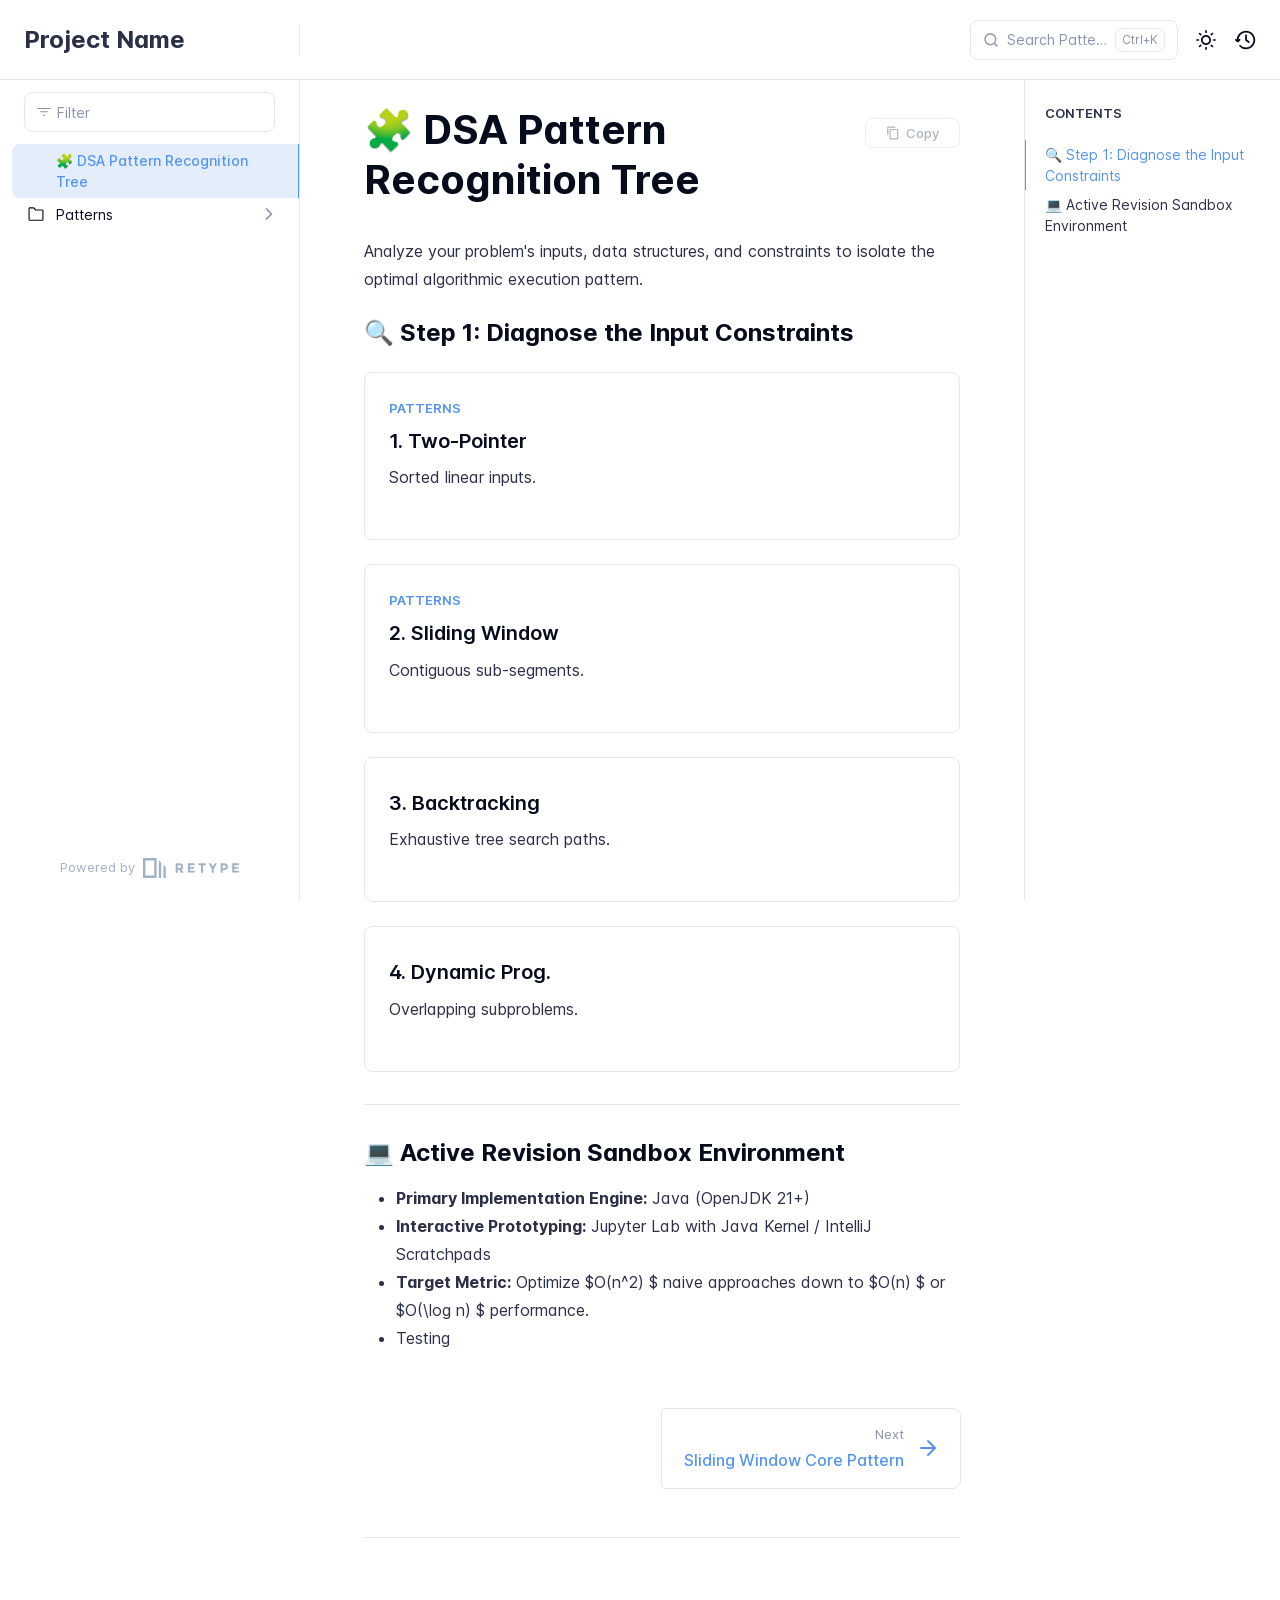
==== index.html @ bbcd174e "Refreshes Retype-generated documentation. Process triggered by algopractice." ====
<!DOCTYPE html>
<html lang="en" class="h-full">
<head>
    <meta charset="UTF-8">
    <meta name="viewport" content="width=device-width,initial-scale=1">
    <meta name="color-scheme" content="light dark">
    <meta name="turbo-cache-control" content="no-cache" data-turbo-track="reload" data-track-token="4.6.0.836601311386">

    <!-- See retype.com -->
    <meta name="generator" content="Retype 4.6.0">

    <!-- Primary Meta Tags -->
    <title>&#129513; DSA Pattern Recognition Tree</title>
    <meta name="title" content="🧩 DSA Pattern Recognition Tree">
    <meta name="description" content="Analyze your problem's inputs, data structures, and constraints to isolate the optimal algorithmic execution pattern.">

    <!-- Canonical -->
    <link rel="canonical" href="https://github.io/">
    <link rel="sitemap" type="application/xml" title="Sitemap" href="https://github.io/sitemap.xml">

    <!-- Open Graph -->
    <meta property="og:type" content="website">
    <meta property="og:url" content="https://github.io/">
    <meta property="og:title" content="🧩 DSA Pattern Recognition Tree">
    <meta property="og:description" content="Analyze your problem's inputs, data structures, and constraints to isolate the optimal algorithmic execution pattern.">
    <meta property="og:site_name" content="Project Name">
    <meta property="og:locale" content="en_US">

    <!-- Twitter -->
    <meta name="twitter:card" content="summary_large_image">
    <meta name="twitter:url" content="https://github.io/">
    <meta name="twitter:title" content="🧩 DSA Pattern Recognition Tree">
    <meta name="twitter:description" content="Analyze your problem's inputs, data structures, and constraints to isolate the optimal algorithmic execution pattern.">

    <!-- Alternate Markdown -->
    <link rel="alternate" type="text/markdown" href="https://github.io/readme.md">

    <script data-cfasync="false">(function(){var cl=document.documentElement.classList,ls=localStorage.getItem("retype_scheme"),hd=cl.contains("dark"),hl=cl.contains("light"),wm=window.matchMedia&&window.matchMedia("(prefers-color-scheme: dark)").matches;if(ls==="dark"||(!ls&&wm&&!hd&&!hl)){cl.remove("light");cl.add("dark")}else if(ls==="light"||(!ls&&!wm&&!hd&&!hl)){cl.remove("dark");cl.add("light")}})();</script>

    <link href="resources/css/retype.css?v=4.6.0.836601311386" rel="stylesheet">

    <script data-cfasync="false" src="resources/js/config.js?v=4.6.0.836601311386" data-turbo-eval="false" defer></script>
    <script data-cfasync="false" src="resources/js/retype.js?v=4.6.0" data-turbo-eval="false" defer></script>
    <script id="lunr-js" data-cfasync="false" src="resources/js/lunr.js?v=4.6.0.836601311386" data-turbo-eval="false" defer></script>
</head>
<body>
    <div id="retype-app" class="relative text-base antialiased text-base-text bg-base-bg font-body">
    <div class="absolute bottom-0 left-0" style="top: 5rem; right: 50%"></div>

    <header id="retype-header" class="sticky top-0 z-30 flex w-full h-16 bg-header-bg border-b border-header-border md:h-20">
        <div class="container relative flex items-center justify-between pr-6 grow md:justify-start">
            <!-- Mobile menu button skeleton -->
            <button v-cloak class="skeleton retype-mobile-menu-button flex items-center justify-center shrink-0 overflow-hidden dark:text-white focus:outline-hidden rounded-full w-10 h-10 ml-3.5 md:hidden"><svg xmlns="http://www.w3.org/2000/svg" class="mb-px shrink-0" width="24" height="24" viewBox="0 0 24 24" role="presentation" style="margin-bottom: 0px;"><g fill="currentColor"><path d="M2 4h20v2H2zM2 11h20v2H2zM2 18h20v2H2z"></path></g></svg></button>
            <div v-cloak id="retype-sidebar-left-toggle-button"></div>
    
            <!-- Logo -->
            <div class="flex items-center justify-between h-full py-2 md:w-75">
                <div class="flex items-center px-2 md:px-6">
                    <a id="retype-branding-logo" href="https://github.io/" class="flex items-center leading-snug text-2xl">
                        <span class="dark:text-white font-bold line-clamp-1 md:line-clamp-2">Project Name</span>
                    </a>
                </div>
    
                <span class="hidden h-8 border-r md:inline-block border-base-border"></span>
            </div>
    
            <div class="flex justify-between md:grow">
                <!-- Top Nav -->
                <nav id="retype-header-nav" class="hidden md:flex">
                    <ul class="flex flex-col mb-4 md:pl-16 md:mb-0 md:flex-row md:items-center">
                        
                    </ul>
                </nav>
    
                <div v-cloak class="flex justify-end grow">
                    <div id="retype-mobile-search-button"></div>
                    <doc-search-desktop></doc-search-desktop>
    
                    <doc-theme-switch class="lg:ml-2"></doc-theme-switch>
                    <doc-history></doc-history>
                </div>
            </div>
        </div>
    </header>


    <div id="retype-container" class="container relative flex bg-white">
        <!-- Sidebar Skeleton -->
        <div v-cloak class="fixed flex flex-col shrink-0 duration-300 ease-in-out bg-sidebar-left-bg border-sidebar-left-border sidebar top-20 w-75 border-r h-screen md:sticky transition-transform skeleton">
        
            <div class="flex items-center h-16 px-6">
                <input id="retype-filter-input-mock" class="w-full h-10 pl-8 px-3 py-2 transition-colors duration-200 ease-linear bg-filter-bg border border-filter-border rounded-lg shadow-none md:text-sm hover:border-filter-border-hover focus:outline-hidden focus:border-filter-border-focus placeholder-filter-placeholder" type="text">
            </div>
        
            <div class="pl-6 mt-1 mb-4">
                <div class="w-32 h-3 mb-4 bg-skeleton-bg rounded-full loading"></div>
                <div class="w-48 h-3 mb-4 bg-skeleton-bg rounded-full loading"></div>
                <div class="w-40 h-3 mb-4 bg-skeleton-bg rounded-full loading"></div>
                <div class="w-32 h-3 mb-4 bg-skeleton-bg rounded-full loading"></div>
                <div class="w-48 h-3 mb-4 bg-skeleton-bg rounded-full loading"></div>
                <div class="w-40 h-3 mb-4 bg-skeleton-bg rounded-full loading"></div>
            </div>
        
            <div class="shrink-0 mt-auto bg-transparent dark:border-base-border">
                <a class="flex items-center justify-center flex-nowrap h-16 text-gray-350 dark:text-dark-400 hover:text-gray-600 dark:hover:text-dark-300 transition-colors duration-150 ease-in docs-powered-by" target="_blank" href="https://retype.com/" rel="noopener">
                    <span class="text-xs whitespace-nowrap">Powered by</span>
                    <svg xmlns="http://www.w3.org/2000/svg" class="ml-2" fill="currentColor" width="96" height="20" overflow="visible"><path d="M0 0v20h13.59V0H0zm11.15 17.54H2.44V2.46h8.71v15.08zM15.8 20h2.44V4.67L15.8 2.22zM20.45 6.89V20h2.44V9.34z"/><g><path d="M40.16 8.44c0 1.49-.59 2.45-1.75 2.88l2.34 3.32h-2.53l-2.04-2.96h-1.43v2.96h-2.06V5.36h3.5c1.43 0 2.46.24 3.07.73s.9 1.27.9 2.35zm-2.48 1.1c.26-.23.38-.59.38-1.09 0-.5-.13-.84-.4-1.03s-.73-.28-1.39-.28h-1.54v2.75h1.5c.72 0 1.2-.12 1.45-.35zM51.56 5.36V7.2h-4.59v1.91h4.13v1.76h-4.13v1.92h4.74v1.83h-6.79V5.36h6.64zM60.09 7.15v7.48h-2.06V7.15h-2.61V5.36h7.28v1.79h-2.61zM70.81 14.64h-2.06v-3.66l-3.19-5.61h2.23l1.99 3.45 1.99-3.45H74l-3.19 5.61v3.66zM83.99 6.19c.65.55.97 1.4.97 2.55s-.33 1.98-1 2.51-1.68.8-3.04.8h-1.23v2.59h-2.06V5.36h3.26c1.42 0 2.45.28 3.1.83zm-1.51 3.65c.25-.28.37-.69.37-1.22s-.16-.92-.48-1.14c-.32-.23-.82-.34-1.5-.34H79.7v3.12h1.38c.68 0 1.15-.14 1.4-.42zM95.85 5.36V7.2h-4.59v1.91h4.13v1.76h-4.13v1.92H96v1.83h-6.79V5.36h6.64z"/></g></svg>
                </a>
            </div>
        </div>
        
        <!-- Sidebar component -->
        <doc-sidebar v-cloak>
            <template #sidebar-footer>
                <div class="shrink-0 mt-auto border-t md:bg-transparent md:border-none dark:border-base-border">
        
                    <a class="flex items-center justify-center flex-nowrap h-16 text-gray-350 dark:text-dark-400 hover:text-gray-600 dark:hover:text-dark-300 transition-colors duration-150 ease-in docs-powered-by" target="_blank" href="https://retype.com/" rel="noopener">
                        <span class="text-xs whitespace-nowrap">Powered by</span>
                        <svg xmlns="http://www.w3.org/2000/svg" class="ml-2" fill="currentColor" width="96" height="20" overflow="visible"><path d="M0 0v20h13.59V0H0zm11.15 17.54H2.44V2.46h8.71v15.08zM15.8 20h2.44V4.67L15.8 2.22zM20.45 6.89V20h2.44V9.34z"/><g><path d="M40.16 8.44c0 1.49-.59 2.45-1.75 2.88l2.34 3.32h-2.53l-2.04-2.96h-1.43v2.96h-2.06V5.36h3.5c1.43 0 2.46.24 3.07.73s.9 1.27.9 2.35zm-2.48 1.1c.26-.23.38-.59.38-1.09 0-.5-.13-.84-.4-1.03s-.73-.28-1.39-.28h-1.54v2.75h1.5c.72 0 1.2-.12 1.45-.35zM51.56 5.36V7.2h-4.59v1.91h4.13v1.76h-4.13v1.92h4.74v1.83h-6.79V5.36h6.64zM60.09 7.15v7.48h-2.06V7.15h-2.61V5.36h7.28v1.79h-2.61zM70.81 14.64h-2.06v-3.66l-3.19-5.61h2.23l1.99 3.45 1.99-3.45H74l-3.19 5.61v3.66zM83.99 6.19c.65.55.97 1.4.97 2.55s-.33 1.98-1 2.51-1.68.8-3.04.8h-1.23v2.59h-2.06V5.36h3.26c1.42 0 2.45.28 3.1.83zm-1.51 3.65c.25-.28.37-.69.37-1.22s-.16-.92-.48-1.14c-.32-.23-.82-.34-1.5-.34H79.7v3.12h1.38c.68 0 1.15-.14 1.4-.42zM95.85 5.36V7.2h-4.59v1.91h4.13v1.76h-4.13v1.92H96v1.83h-6.79V5.36h6.64z"/></g></svg>
                    </a>
                </div>
            </template>
        </doc-sidebar>

        <div class="grow min-w-0 bg-body-bg">
            <!-- Render "toolbar" template here on api pages --><!-- Render page content -->
<div class="flex">
    <div id="retype-main" class="min-w-0 p-4 grow md:px-16">
        <main class="relative pb-12 lg:pt-2">
            <div class="relative retype-markdown" id="retype-content">
                <!-- Rendered if sidebar right is enabled -->
                <div id="retype-sidebar-right-toggle"></div>
                <doc-page-actions></doc-page-actions>

                <!-- Page content  -->
<h1 id="-dsa-pattern-recognition-tree"><span class="docs-emoji">&#x1F9E9;</span> DSA Pattern Recognition Tree</h1>
<p>Analyze your problem&#x27;s inputs, data structures, and constraints to isolate the optimal algorithmic execution pattern.</p>
<h3 id="-step-1-diagnose-the-input-constraints"><span class="docs-emoji">&#x1F50D;</span> Step 1: Diagnose the Input Constraints</h3>
<div class="cards"><p>
<div class="card-container">
    <a href="patterns/two-pointer/" class="group card no-link">
        <div class="p-card-padding">
            <div class="text-card-kicker font-card-kicker text-card-kicker-text card-kicker-case">Patterns</div>
            <div class="mt-2 text-card-title font-card-title leading-card-title text-card-title-text md:text-card-title-md">1. Two-Pointer</div>
            <div class="line-clamp-5"><p class="mt-card-description-margin-top text-card-description-text">Sorted linear inputs.</p></div>
        </div>
    </a>
</div>
</p>
<p>
<div class="card-container">
    <a href="patterns/sliding-window/" class="group card no-link">
        <div class="p-card-padding">
            <div class="text-card-kicker font-card-kicker text-card-kicker-text card-kicker-case">Patterns</div>
            <div class="mt-2 text-card-title font-card-title leading-card-title text-card-title-text md:text-card-title-md">2. Sliding Window</div>
            <div class="line-clamp-5"><p class="mt-card-description-margin-top text-card-description-text">Contiguous sub-segments.</p></div>
        </div>
    </a>
</div>
</p>
<p>
<div class="card-container">
    <a href="./patterns/backtracking.md" class="group card no-link">
        <div class="p-card-padding">
            <div class="mt-2 text-card-title font-card-title leading-card-title text-card-title-text md:text-card-title-md">3. Backtracking</div>
            <div class="line-clamp-7"><p class="mt-card-description-margin-top text-card-description-text">Exhaustive tree search paths.</p></div>
        </div>
    </a>
</div>
</p>
<p>
<div class="card-container">
    <a href="./patterns/dp.md" class="group card no-link">
        <div class="p-card-padding">
            <div class="mt-2 text-card-title font-card-title leading-card-title text-card-title-text md:text-card-title-md">4. Dynamic Prog.</div>
            <div class="line-clamp-7"><p class="mt-card-description-margin-top text-card-description-text">Overlapping subproblems.</p></div>
        </div>
    </a>
</div>
</p>
</div>
<hr>
<h3 id="-active-revision-sandbox-environment"><span class="docs-emoji">&#x1F4BB;</span> Active Revision Sandbox Environment</h3>
<ul>
<li><strong>Primary Implementation Engine:</strong> Java (OpenJDK 21+)</li>
<li><strong>Interactive Prototyping:</strong> Jupyter Lab with Java Kernel / IntelliJ Scratchpads</li>
<li><strong>Target Metric:</strong> Optimize $O(n^2) $ naive approaches down to $O(n) $ or $O(\log n) $ performance.</li>
<li>Testing</li>
</ul>

                
                <!-- Required only on API pages -->
                <doc-toolbar-member-filter-no-results></doc-toolbar-member-filter-no-results>
            </div>
            <footer id="retype-content-footer" class="clear-both">
            
                <nav id="retype-nextprev" class="print:hidden flex mt-14">
                    <div class="w-1/2">
                    </div>
            
                    <div class="w-1/2">
                        <a class="px-5 py-4 -mx-px h-full flex items-center justify-end break-normal font-medium text-body-link border border-base-border hover:border-base-border-hover rounded-l rounded-r-lg transition-colors duration-150 relative hover:z-5" href="patterns/sliding-window/">
                            <span>
                                <span class="block text-xs font-normal text-right text-base-text-muted">Next</span>
                                <span class="block mt-1">Sliding Window Core Pattern</span>
                            </span>
                            <svg xmlns="http://www.w3.org/2000/svg" class="ml-3" width="24" height="24" viewBox="0 0 24 24" fill="currentColor" overflow="visible"><path d="M19.92 12.38a1 1 0 00-.22-1.09l-7-7a.996.996 0 10-1.41 1.41l5.3 5.3H5c-.55 0-1 .45-1 1s.45 1 1 1h11.59l-5.29 5.29a.996.996 0 000 1.41c.19.2.44.3.7.3s.51-.1.71-.29l7-7c.09-.09.16-.21.21-.33z" /><path fill="none" d="M0 0h24v24H0z" /></svg>
                        </a>
                    </div>
                </nav>
            </footer>
        </main>

        <div id="retype-page-footer" class="print:border-none border-t border-base-border pt-6 mb-8">
            <footer class="flex flex-wrap items-center justify-between print:justify-center">
                <div id="retype-footer-links" class="print:hidden">
                    <ul class="flex flex-wrap items-center text-sm">
                    </ul>
                </div>
                <div id="retype-copyright" class="print:justify-center py-2 text-footer-text font-footer-link text-sm leading-relaxed"></div>
            </footer>
        </div>
    </div>

    <!-- Rendered if sidebar right is enabled -->
    <!-- Sidebar right skeleton-->
    <div v-cloak class="fixed top-0 bottom-0 right-0 translate-x-full bg-sidebar-right-bg border-sidebar-right-border lg:sticky lg:border-l lg:shrink-0 lg:pt-6 lg:translate-x-0 sm:w-1/2 lg:w-64 lg:z-0 md:w-104 sidebar-right skeleton">
        <div class="pl-5">
            <div class="w-32 h-3 mb-4 bg-skeleton-bg rounded-full loading"></div>
            <div class="w-48 h-3 mb-4 bg-skeleton-bg rounded-full loading"></div>
            <div class="w-40 h-3 mb-4 bg-skeleton-bg rounded-full loading"></div>
        </div>
    </div>

    <!-- User should be able to hide sidebar right -->
    <doc-sidebar-right v-cloak></doc-sidebar-right>
</div>

        </div>
    </div>

    <doc-search-mobile></doc-search-mobile>
    <doc-back-to-top></doc-back-to-top>
</div>


    <div id="retype-overlay-target"></div>

        <script data-cfasync="false">window.__DOCS__ = { "title": "🧩 DSA Pattern Recognition Tree", isRoot: true, level: 0, icon: "file", hasPrism: false, hasInstagram: false, hasMermaid: false, hasMath: false, tocDepth: 23, "md": "/readme.md" }</script>
</body>
</html>
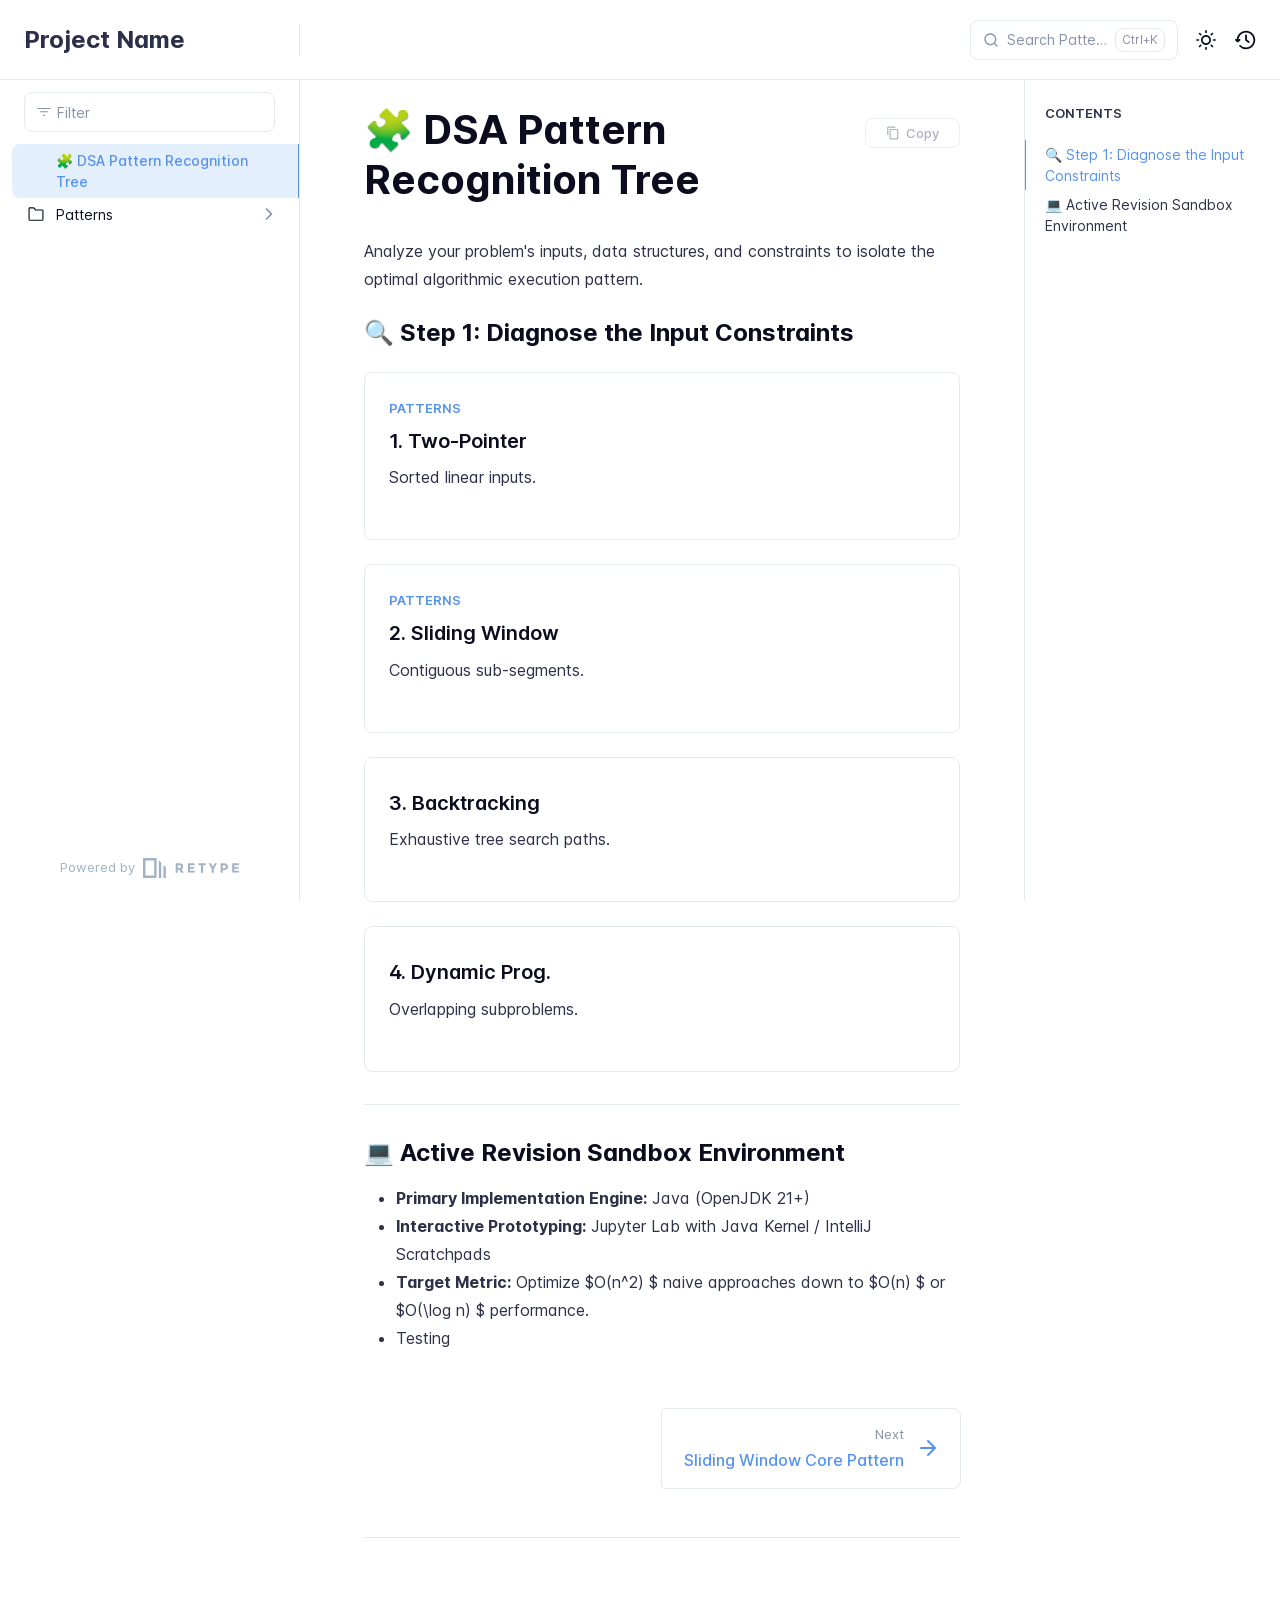
==== commit 0c6647cb: "Refreshes Retype-generated documentation. Process triggered by algopractice." ====
--- a/index.html
+++ b/index.html
@@ -4,7 +4,7 @@
     <meta charset="UTF-8">
     <meta name="viewport" content="width=device-width,initial-scale=1">
     <meta name="color-scheme" content="light dark">
-    <meta name="turbo-cache-control" content="no-cache" data-turbo-track="reload" data-track-token="4.6.0.836601311386">
+    <meta name="turbo-cache-control" content="no-cache" data-turbo-track="reload" data-track-token="4.6.0.836606716354">
 
     <!-- See retype.com -->
     <meta name="generator" content="Retype 4.6.0">
@@ -37,11 +37,11 @@
 
     <script data-cfasync="false">(function(){var cl=document.documentElement.classList,ls=localStorage.getItem("retype_scheme"),hd=cl.contains("dark"),hl=cl.contains("light"),wm=window.matchMedia&&window.matchMedia("(prefers-color-scheme: dark)").matches;if(ls==="dark"||(!ls&&wm&&!hd&&!hl)){cl.remove("light");cl.add("dark")}else if(ls==="light"||(!ls&&!wm&&!hd&&!hl)){cl.remove("dark");cl.add("light")}})();</script>
 
-    <link href="resources/css/retype.css?v=4.6.0.836601311386" rel="stylesheet">
-
-    <script data-cfasync="false" src="resources/js/config.js?v=4.6.0.836601311386" data-turbo-eval="false" defer></script>
+    <link href="resources/css/retype.css?v=4.6.0.836606716354" rel="stylesheet">
+
+    <script data-cfasync="false" src="resources/js/config.js?v=4.6.0.836606716354" data-turbo-eval="false" defer></script>
     <script data-cfasync="false" src="resources/js/retype.js?v=4.6.0" data-turbo-eval="false" defer></script>
-    <script id="lunr-js" data-cfasync="false" src="resources/js/lunr.js?v=4.6.0.836601311386" data-turbo-eval="false" defer></script>
+    <script id="lunr-js" data-cfasync="false" src="resources/js/lunr.js?v=4.6.0.836606716354" data-turbo-eval="false" defer></script>
 </head>
 <body>
     <div id="retype-app" class="relative text-base antialiased text-base-text bg-base-bg font-body">
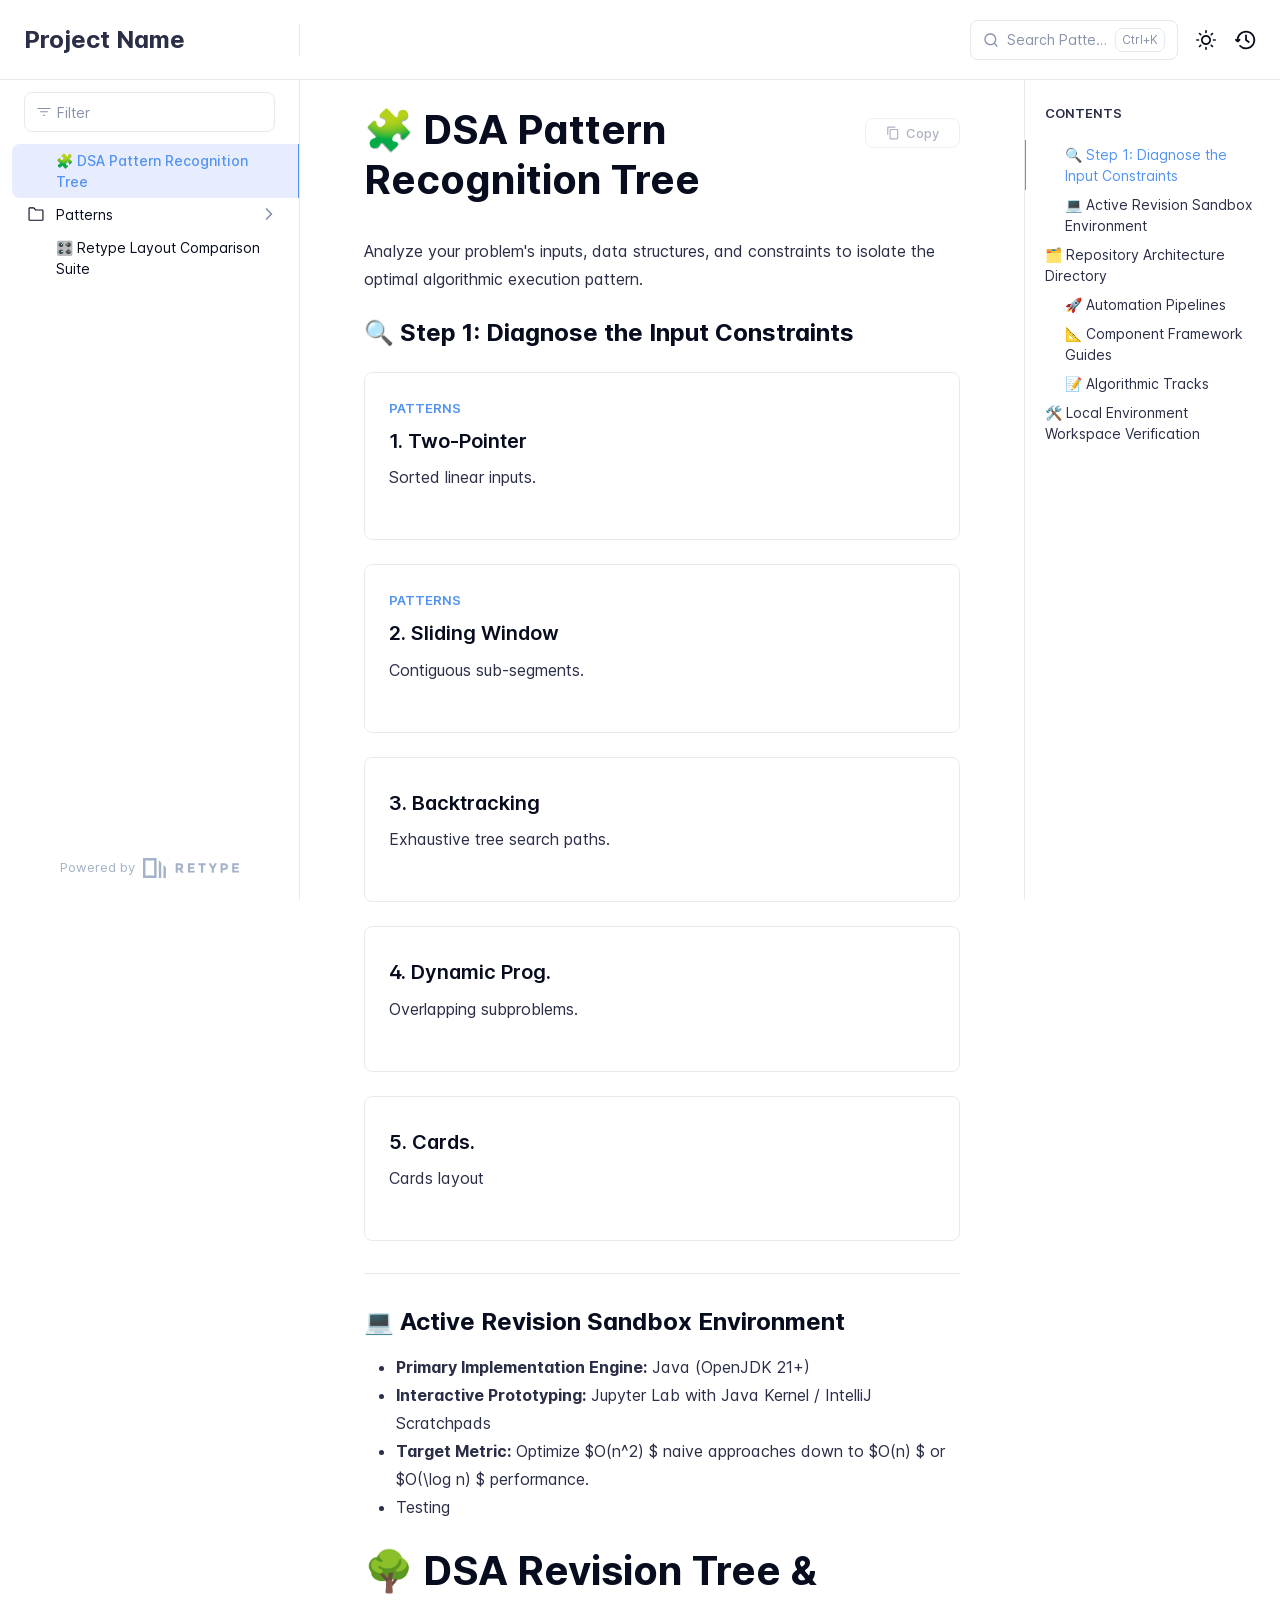
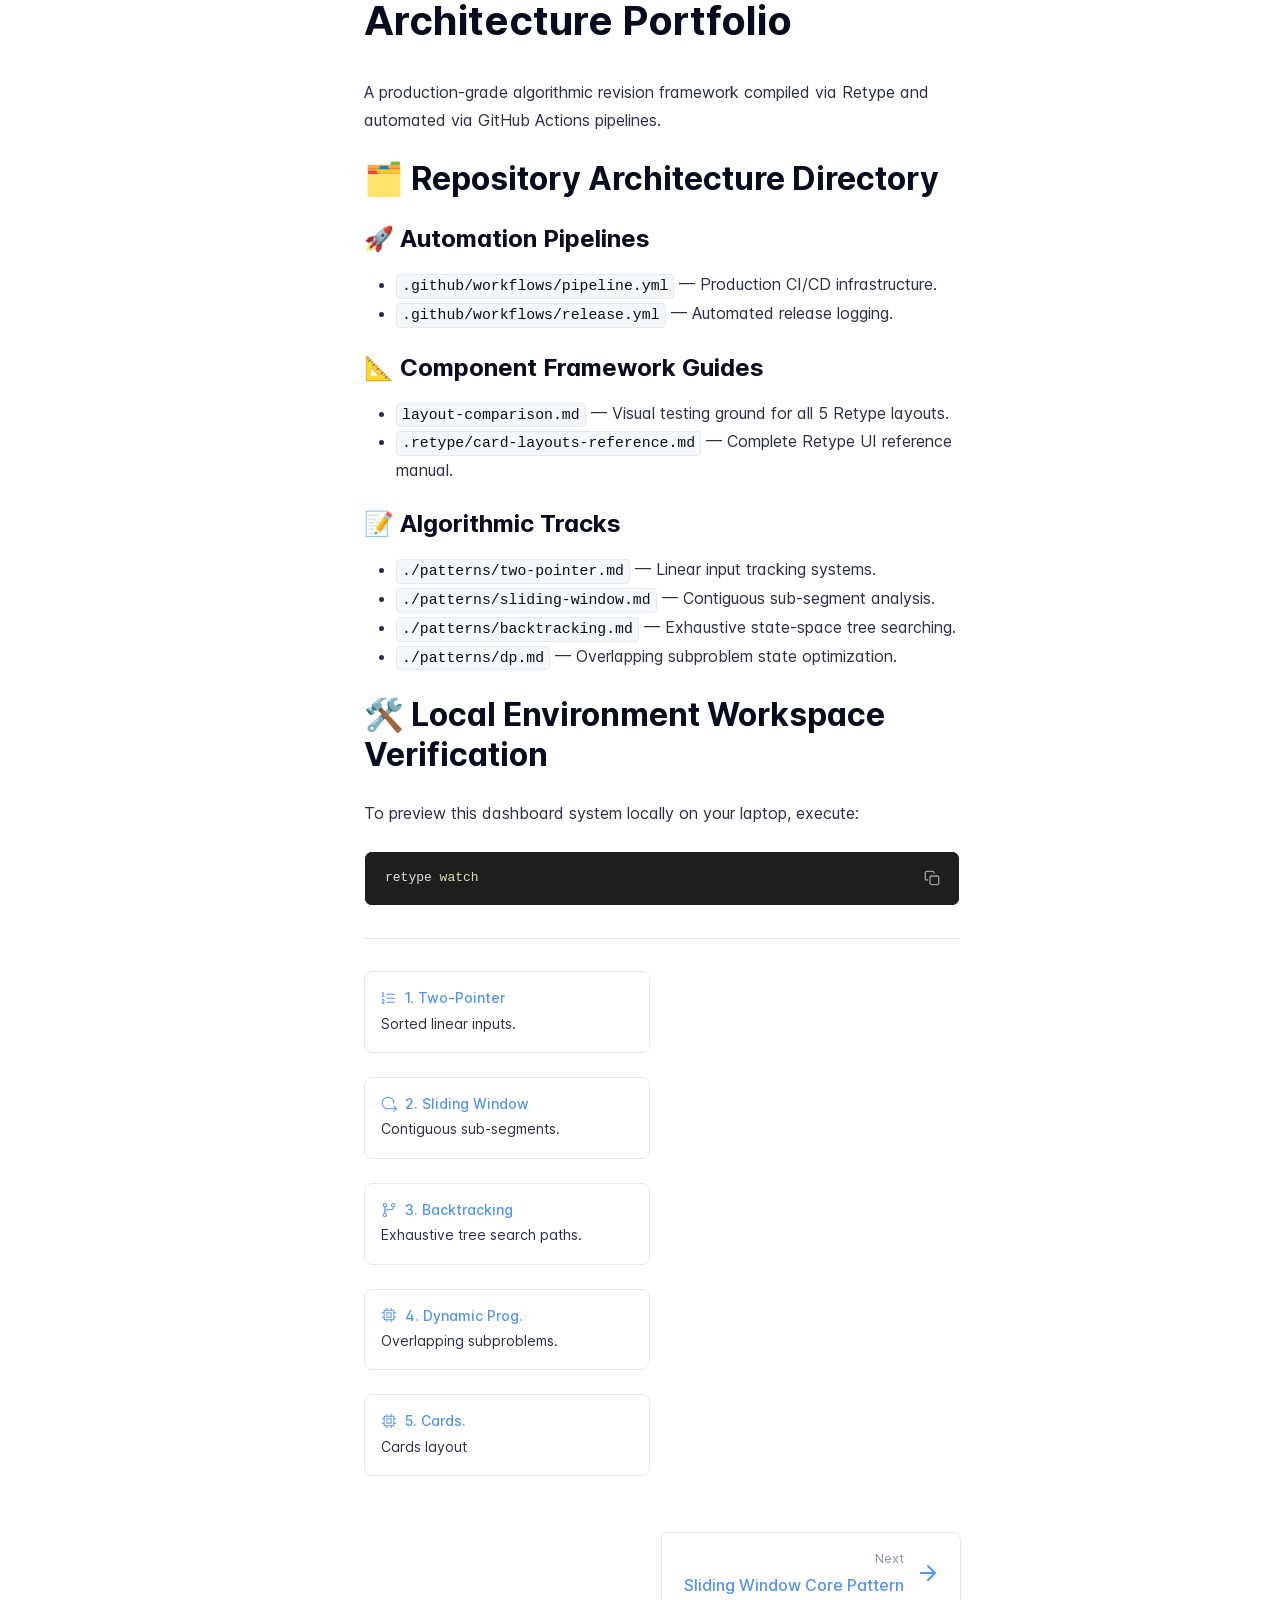
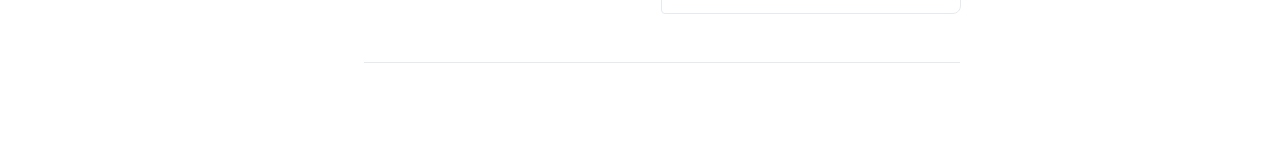
==== commit 35e91316: "Refreshes Retype-generated documentation. Process triggered by algopractice." ====
--- a/index.html
+++ b/index.html
@@ -4,7 +4,7 @@
     <meta charset="UTF-8">
     <meta name="viewport" content="width=device-width,initial-scale=1">
     <meta name="color-scheme" content="light dark">
-    <meta name="turbo-cache-control" content="no-cache" data-turbo-track="reload" data-track-token="4.6.0.836606716354">
+    <meta name="turbo-cache-control" content="no-cache" data-turbo-track="reload" data-track-token="4.6.0.836617069484">
 
     <!-- See retype.com -->
     <meta name="generator" content="Retype 4.6.0">
@@ -37,11 +37,12 @@
 
     <script data-cfasync="false">(function(){var cl=document.documentElement.classList,ls=localStorage.getItem("retype_scheme"),hd=cl.contains("dark"),hl=cl.contains("light"),wm=window.matchMedia&&window.matchMedia("(prefers-color-scheme: dark)").matches;if(ls==="dark"||(!ls&&wm&&!hd&&!hl)){cl.remove("light");cl.add("dark")}else if(ls==="light"||(!ls&&!wm&&!hd&&!hl)){cl.remove("dark");cl.add("light")}})();</script>
 
-    <link href="resources/css/retype.css?v=4.6.0.836606716354" rel="stylesheet">
-
-    <script data-cfasync="false" src="resources/js/config.js?v=4.6.0.836606716354" data-turbo-eval="false" defer></script>
+    <link href="resources/css/retype.css?v=4.6.0.836617069484" rel="stylesheet">
+
+    <script data-cfasync="false" src="resources/js/config.js?v=4.6.0.836617069484" data-turbo-eval="false" defer></script>
     <script data-cfasync="false" src="resources/js/retype.js?v=4.6.0" data-turbo-eval="false" defer></script>
-    <script id="lunr-js" data-cfasync="false" src="resources/js/lunr.js?v=4.6.0.836606716354" data-turbo-eval="false" defer></script>
+    <script id="lunr-js" data-cfasync="false" src="resources/js/lunr.js?v=4.6.0.836617069484" data-turbo-eval="false" defer></script>
+    <script id="prism-js" data-cfasync="false" src="resources/js/prism.js?v=4.6.0.836617069484" defer></script>
 </head>
 <body>
     <div id="retype-app" class="relative text-base antialiased text-base-text bg-base-bg font-body">
@@ -178,6 +179,16 @@
     </a>
 </div>
 </p>
+<p>
+<div class="card-container">
+    <a href="./layout-comparison.md" class="group card no-link">
+        <div class="p-card-padding">
+            <div class="mt-2 text-card-title font-card-title leading-card-title text-card-title-text md:text-card-title-md">5. Cards.</div>
+            <div class="line-clamp-7"><p class="mt-card-description-margin-top text-card-description-text">Cards layout</p></div>
+        </div>
+    </a>
+</div>
+</p>
 </div>
 <hr>
 <h3 id="-active-revision-sandbox-environment"><span class="docs-emoji">&#x1F4BB;</span> Active Revision Sandbox Environment</h3>
@@ -187,6 +198,108 @@
 <li><strong>Target Metric:</strong> Optimize $O(n^2) $ naive approaches down to $O(n) $ or $O(\log n) $ performance.</li>
 <li>Testing</li>
 </ul>
+<h1 id="-dsa-revision-tree--architecture-portfolio"><span class="docs-emoji">&#x1F333;</span> DSA Revision Tree &amp; Architecture Portfolio</h1>
+<p>A production-grade algorithmic revision framework compiled via Retype and automated via GitHub Actions pipelines.</p>
+<h2 id="-repository-architecture-directory"><span class="docs-emoji">&#x1F5C2;&#xFE0F;</span> Repository Architecture Directory</h2>
+<h3 id="-automation-pipelines"><span class="docs-emoji">&#x1F680;</span> Automation Pipelines</h3>
+<ul>
+<li><code translate="no" v-pre>.github/workflows/pipeline.yml</code> — Production CI/CD infrastructure.</li>
+<li><code translate="no" v-pre>.github/workflows/release.yml</code> — Automated release logging.</li>
+</ul>
+<h3 id="-component-framework-guides"><span class="docs-emoji">&#x1F4D0;</span> Component Framework Guides</h3>
+<ul>
+<li><code translate="no" v-pre>layout-comparison.md</code> — Visual testing ground for all 5 Retype layouts.</li>
+<li><code translate="no" v-pre>.retype/card-layouts-reference.md</code> — Complete Retype UI reference manual.</li>
+</ul>
+<h3 id="-algorithmic-tracks"><span class="docs-emoji">&#x1F4DD;</span> Algorithmic Tracks</h3>
+<ul>
+<li><code translate="no" v-pre>./patterns/two-pointer.md</code> — Linear input tracking systems.</li>
+<li><code translate="no" v-pre>./patterns/sliding-window.md</code> — Contiguous sub-segment analysis.</li>
+<li><code translate="no" v-pre>./patterns/backtracking.md</code> — Exhaustive state-space tree searching.</li>
+<li><code translate="no" v-pre>./patterns/dp.md</code> — Overlapping subproblem state optimization.</li>
+</ul>
+<h2 id="-local-environment-workspace-verification"><span class="docs-emoji">&#x1F6E0;&#xFE0F;</span> Local Environment Workspace Verification</h2>
+<p>To preview this dashboard system locally on your laptop, execute:</p>
+<div id="-local-environment-workspace-verification-code-1" class="codeblock-wrapper"><doc-codeblock>
+<pre translate="no" class="language-bash"><code v-pre class="language-bash">retype watch</code></pre>
+</doc-codeblock></div>
+<hr>
+<div class="cards"><p>
+<div class="card-compact-group">
+<div class="card-compact-container">
+    <a href="patterns/two-pointer/" class="group card-compact no-link">
+        <div class="card-compact-body">
+            <div class="card-compact-header">
+                <span class="card-compact-icon inline-flex shrink-0"><svg xmlns="http://www.w3.org/2000/svg" width="20" height="20" viewBox="0 0 24 24" role="presentation" fill="currentColor"><!--icon--><path d="M3.604 3.089A.75.75 0 0 1 4 3.75V8.5h.75a.75.75 0 0 1 0 1.5h-3a.75.75 0 1 1 0-1.5h.75V5.151l-.334.223a.75.75 0 0 1-.832-1.248l1.5-1a.75.75 0 0 1 .77-.037ZM8.75 5.5a.75.75 0 0 0 0 1.5h11.5a.75.75 0 0 0 0-1.5H8.75Zm0 6a.75.75 0 0 0 0 1.5h11.5a.75.75 0 0 0 0-1.5H8.75Zm0 6a.75.75 0 0 0 0 1.5h11.5a.75.75 0 0 0 0-1.5H8.75ZM5.5 15.75c0-.704-.271-1.286-.72-1.686a2.302 2.302 0 0 0-1.53-.564c-.535 0-1.094.178-1.53.565-.449.399-.72.982-.72 1.685a.75.75 0 0 0 1.5 0c0-.296.104-.464.217-.564A.805.805 0 0 1 3.25 15c.215 0 .406.072.533.185.113.101.217.268.217.565 0 .332-.069.48-.21.657-.092.113-.216.24-.403.419l-.147.14c-.152.144-.33.313-.52.504l-1.5 1.5a.75.75 0 0 0-.22.53v.25c0 .414.336.75.75.75H5A.75.75 0 0 0 5 19H3.31l.47-.47c.176-.176.333-.324.48-.465l.165-.156a5.98 5.98 0 0 0 .536-.566c.358-.447.539-.925.539-1.593Z"/></svg></span>
+                <span class="card-compact-title">1. Two-Pointer</span>
+            </div>
+            <p class="card-compact-description">Sorted linear inputs.</p>
+        </div>
+    </a>
+</div>
+</div>
+</p>
+<p>
+<div class="card-compact-group">
+<div class="card-compact-container">
+    <a href="patterns/sliding-window/" class="group card-compact no-link">
+        <div class="card-compact-body">
+            <div class="card-compact-header">
+                <span class="card-compact-icon inline-flex shrink-0"><svg xmlns="http://www.w3.org/2000/svg" width="20" height="20" viewBox="0 0 24 24" role="presentation" fill="currentColor"><!--icon--><path d="M2.5 10.5a8 8 0 1 1 16 0 .75.75 0 0 0 1.5 0 9.5 9.5 0 1 0-9.5 9.5h10.94l-2.72 2.72a.75.75 0 1 0 1.06 1.06l3.735-3.735c.44-.439.44-1.151 0-1.59L19.78 14.72a.75.75 0 0 0-1.06 1.06l2.72 2.72H10.5a8 8 0 0 1-8-8Z"/></svg></span>
+                <span class="card-compact-title">2. Sliding Window</span>
+            </div>
+            <p class="card-compact-description">Contiguous sub-segments.</p>
+        </div>
+    </a>
+</div>
+</div>
+</p>
+<p>
+<div class="card-compact-group">
+<div class="card-compact-container">
+    <a href="./patterns/backtracking.md" class="group card-compact no-link">
+        <div class="card-compact-body">
+            <div class="card-compact-header">
+                <span class="card-compact-icon inline-flex shrink-0"><svg xmlns="http://www.w3.org/2000/svg" width="20" height="20" viewBox="0 0 24 24" role="presentation" fill="currentColor"><!--icon--><path d="M15 4.75a3.25 3.25 0 1 1 6.5 0 3.25 3.25 0 0 1-6.5 0ZM2.5 19.25a3.25 3.25 0 1 1 6.5 0 3.25 3.25 0 0 1-6.5 0Zm0-14.5a3.25 3.25 0 1 1 6.5 0 3.25 3.25 0 0 1-6.5 0ZM5.75 6.5a1.75 1.75 0 1 0-.001-3.501A1.75 1.75 0 0 0 5.75 6.5Zm0 14.5a1.75 1.75 0 1 0-.001-3.501A1.75 1.75 0 0 0 5.75 21Zm12.5-14.5a1.75 1.75 0 1 0-.001-3.501A1.75 1.75 0 0 0 18.25 6.5Z"/><path d="M5.75 16.75A.75.75 0 0 1 5 16V8a.75.75 0 0 1 1.5 0v8a.75.75 0 0 1-.75.75Z"/><path d="M17.5 8.75v-1H19v1a3.75 3.75 0 0 1-3.75 3.75h-7a1.75 1.75 0 0 0-1.75 1.75H5A3.25 3.25 0 0 1 8.25 11h7a2.25 2.25 0 0 0 2.25-2.25Z"/></svg></span>
+                <span class="card-compact-title">3. Backtracking</span>
+            </div>
+            <p class="card-compact-description">Exhaustive tree search paths.</p>
+        </div>
+    </a>
+</div>
+</div>
+</p>
+<p>
+<div class="card-compact-group">
+<div class="card-compact-container">
+    <a href="./patterns/dp.md" class="group card-compact no-link">
+        <div class="card-compact-body">
+            <div class="card-compact-header">
+                <span class="card-compact-icon inline-flex shrink-0"><svg xmlns="http://www.w3.org/2000/svg" width="20" height="20" viewBox="0 0 24 24" role="presentation" fill="currentColor"><!--icon--><path d="M8.75 8h6.5a.75.75 0 0 1 .75.75v6.5a.75.75 0 0 1-.75.75h-6.5a.75.75 0 0 1-.75-.75v-6.5A.75.75 0 0 1 8.75 8Zm.75 6.5h5v-5h-5Z"/><path d="M15.25 1a.75.75 0 0 1 .75.75V4h2.25c.966 0 1.75.784 1.75 1.75V8h2.25a.75.75 0 0 1 0 1.5H20v5h2.25a.75.75 0 0 1 0 1.5H20v2.25A1.75 1.75 0 0 1 18.25 20H16v2.25a.75.75 0 0 1-1.5 0V20h-5v2.25a.75.75 0 0 1-1.5 0V20H5.75A1.75 1.75 0 0 1 4 18.25V16H1.75a.75.75 0 0 1 0-1.5H4v-5H1.75a.75.75 0 0 1 0-1.5H4V5.75C4 4.784 4.784 4 5.75 4H8V1.75a.75.75 0 0 1 1.5 0V4h5V1.75a.75.75 0 0 1 .75-.75Zm3 17.5a.25.25 0 0 0 .25-.25V5.75a.25.25 0 0 0-.25-.25H5.75a.25.25 0 0 0-.25.25v12.5c0 .138.112.25.25.25Z"/></svg></span>
+                <span class="card-compact-title">4. Dynamic Prog.</span>
+            </div>
+            <p class="card-compact-description">Overlapping subproblems.</p>
+        </div>
+    </a>
+</div>
+</div>
+</p>
+<p>
+<div class="card-compact-group">
+<div class="card-compact-container">
+    <a href="./layout-comparison.md" class="group card-compact no-link">
+        <div class="card-compact-body">
+            <div class="card-compact-header">
+                <span class="card-compact-icon inline-flex shrink-0"><svg xmlns="http://www.w3.org/2000/svg" width="20" height="20" viewBox="0 0 24 24" role="presentation" fill="currentColor"><!--icon--><path d="M8.75 8h6.5a.75.75 0 0 1 .75.75v6.5a.75.75 0 0 1-.75.75h-6.5a.75.75 0 0 1-.75-.75v-6.5A.75.75 0 0 1 8.75 8Zm.75 6.5h5v-5h-5Z"/><path d="M15.25 1a.75.75 0 0 1 .75.75V4h2.25c.966 0 1.75.784 1.75 1.75V8h2.25a.75.75 0 0 1 0 1.5H20v5h2.25a.75.75 0 0 1 0 1.5H20v2.25A1.75 1.75 0 0 1 18.25 20H16v2.25a.75.75 0 0 1-1.5 0V20h-5v2.25a.75.75 0 0 1-1.5 0V20H5.75A1.75 1.75 0 0 1 4 18.25V16H1.75a.75.75 0 0 1 0-1.5H4v-5H1.75a.75.75 0 0 1 0-1.5H4V5.75C4 4.784 4.784 4 5.75 4H8V1.75a.75.75 0 0 1 1.5 0V4h5V1.75a.75.75 0 0 1 .75-.75Zm3 17.5a.25.25 0 0 0 .25-.25V5.75a.25.25 0 0 0-.25-.25H5.75a.25.25 0 0 0-.25.25v12.5c0 .138.112.25.25.25Z"/></svg></span>
+                <span class="card-compact-title">5. Cards.</span>
+            </div>
+            <p class="card-compact-description">Cards layout</p>
+        </div>
+    </a>
+</div>
+</div>
+</p>
+</div>
 
                 
                 <!-- Required only on API pages -->
@@ -246,6 +359,6 @@
 
     <div id="retype-overlay-target"></div>
 
-        <script data-cfasync="false">window.__DOCS__ = { "title": "🧩 DSA Pattern Recognition Tree", isRoot: true, level: 0, icon: "file", hasPrism: false, hasInstagram: false, hasMermaid: false, hasMath: false, tocDepth: 23, "md": "/readme.md" }</script>
+        <script data-cfasync="false">window.__DOCS__ = { "title": "🧩 DSA Pattern Recognition Tree", isRoot: true, level: 0, icon: "file", hasPrism: true, hasInstagram: false, hasMermaid: false, hasMath: false, tocDepth: 23, "md": "/readme.md" }</script>
 </body>
 </html>
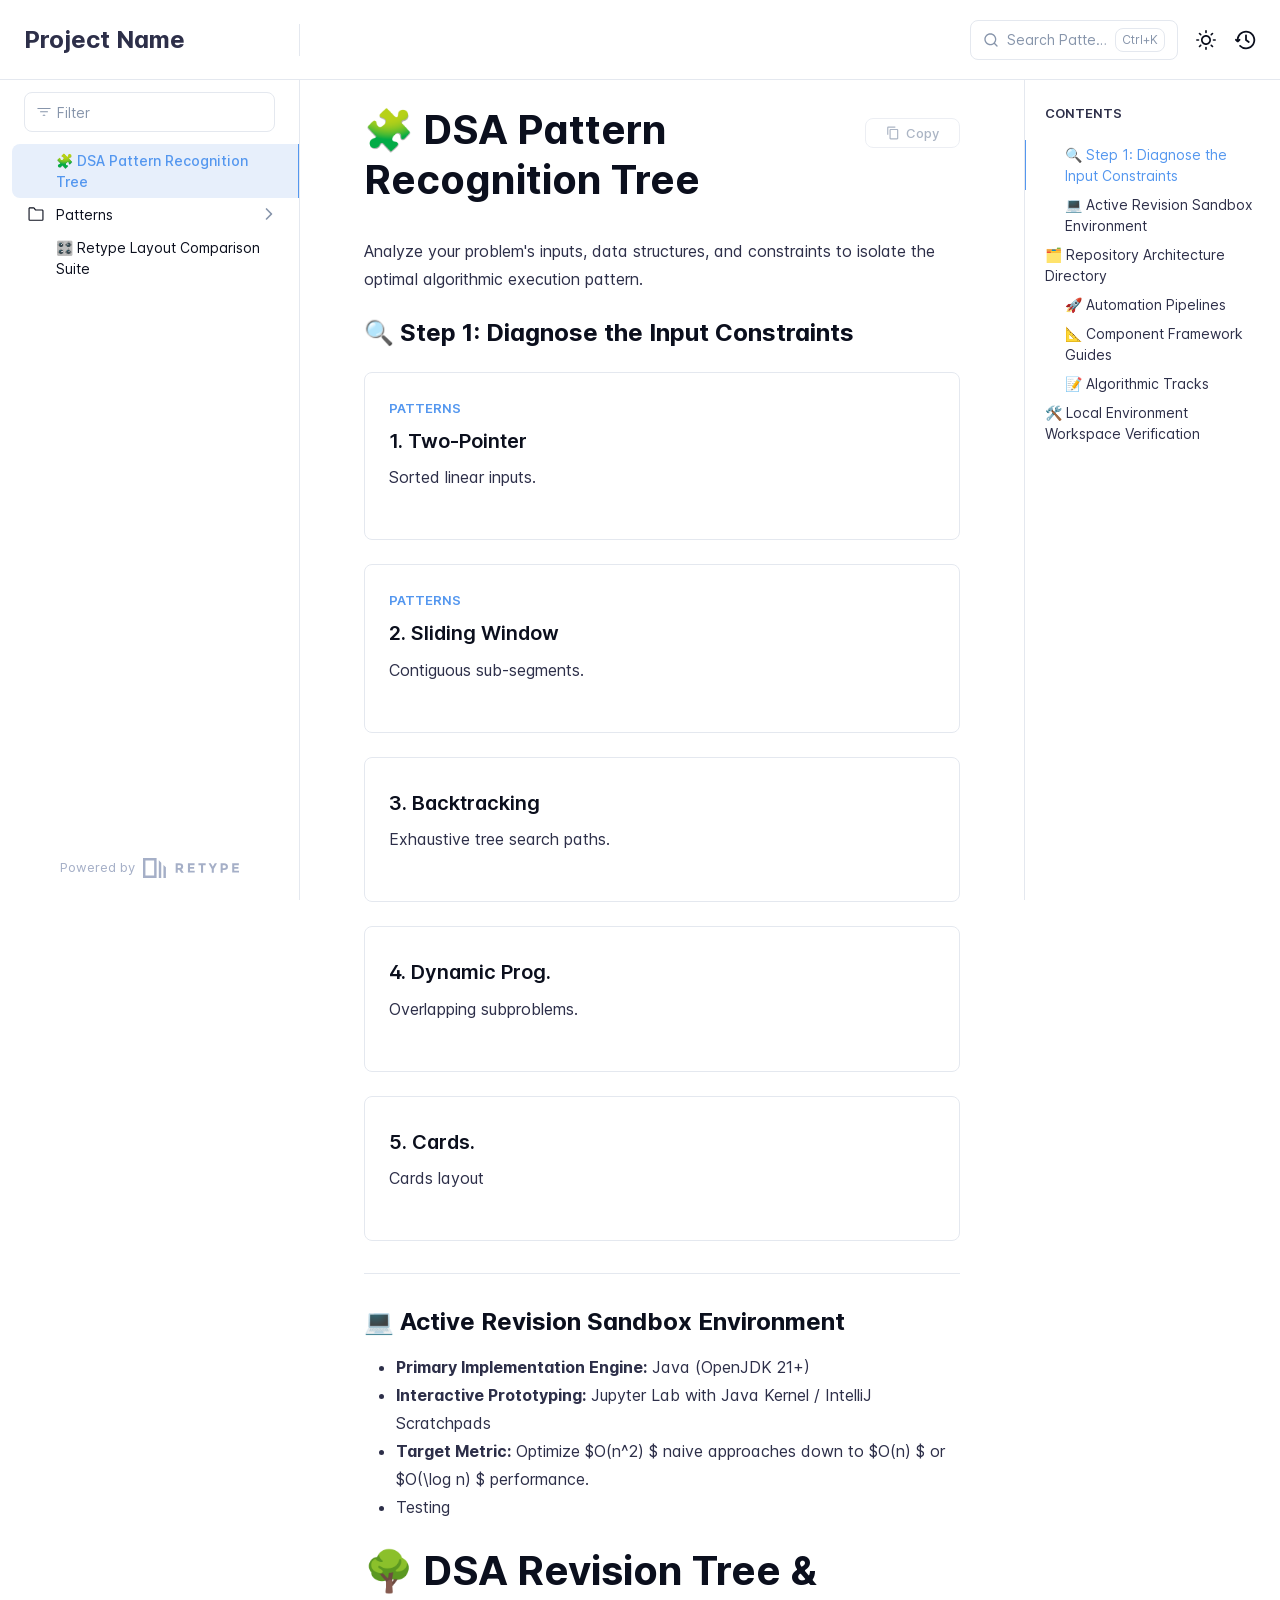
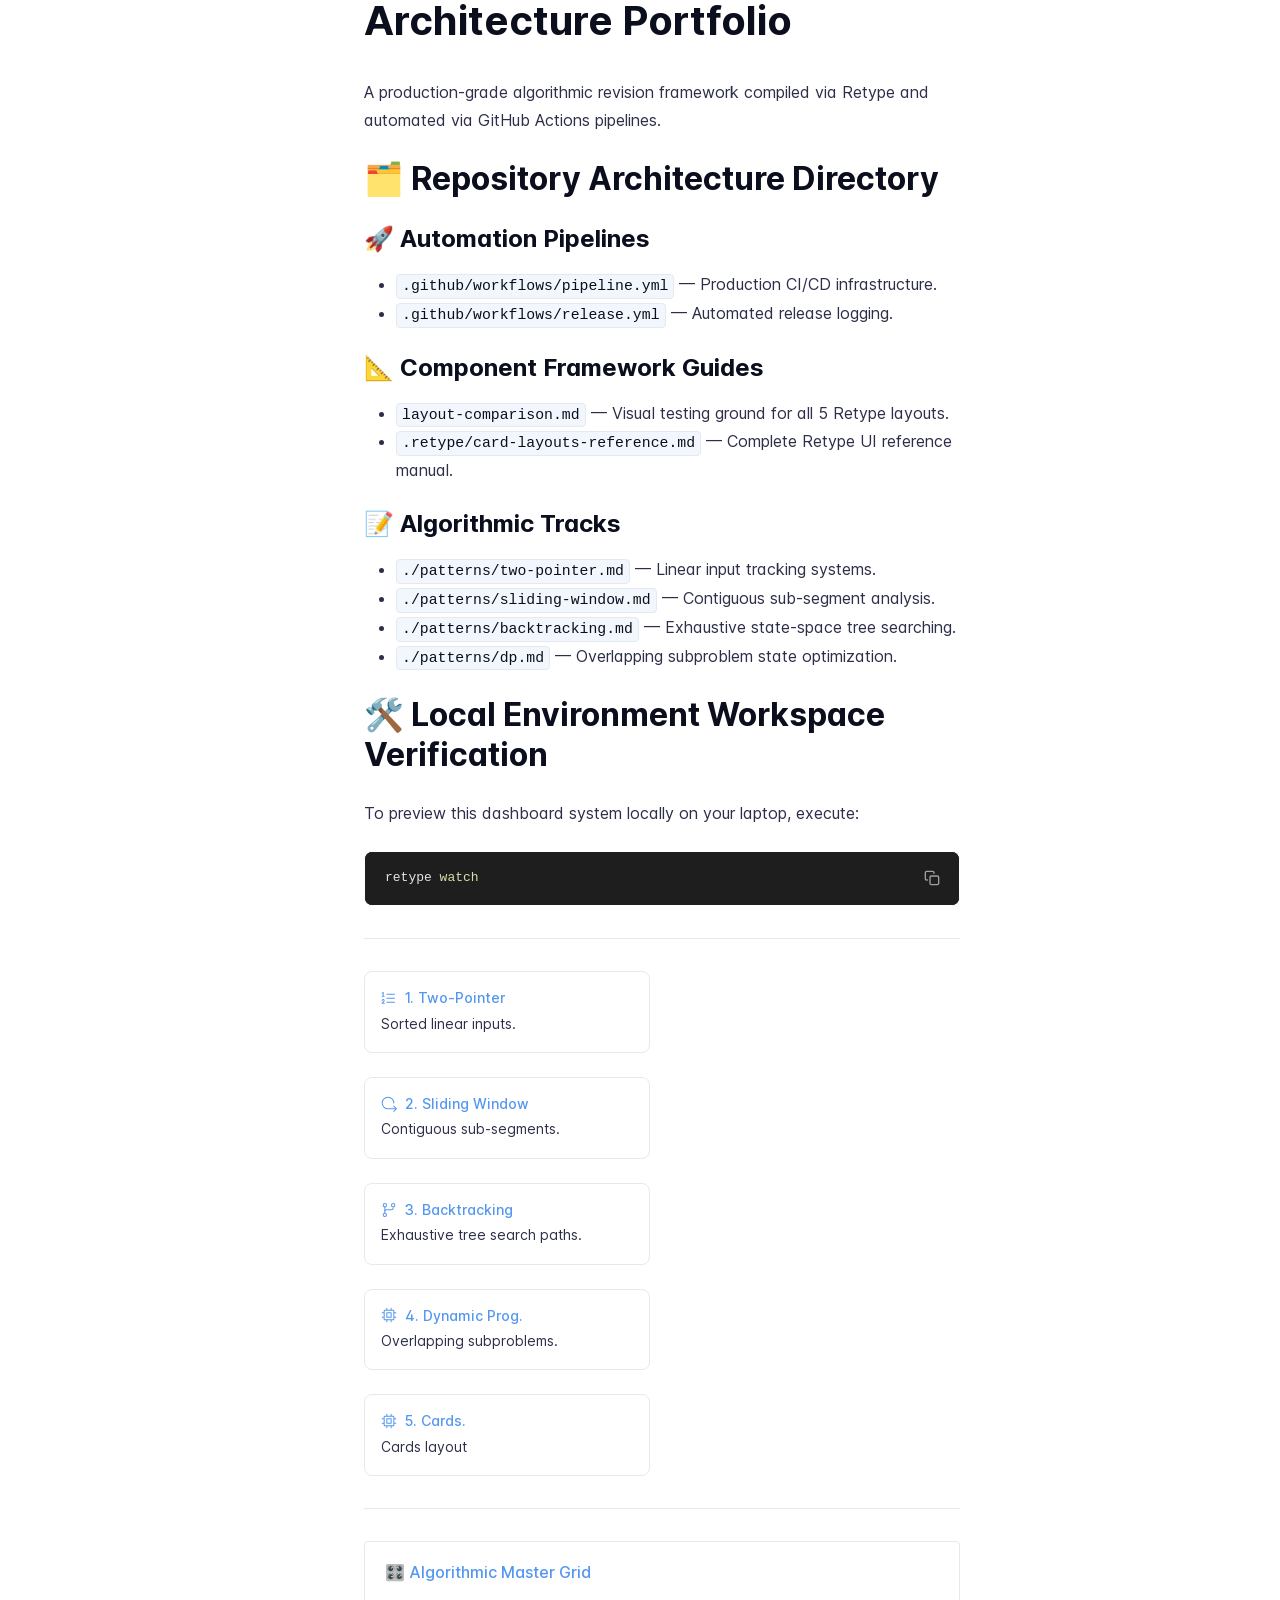
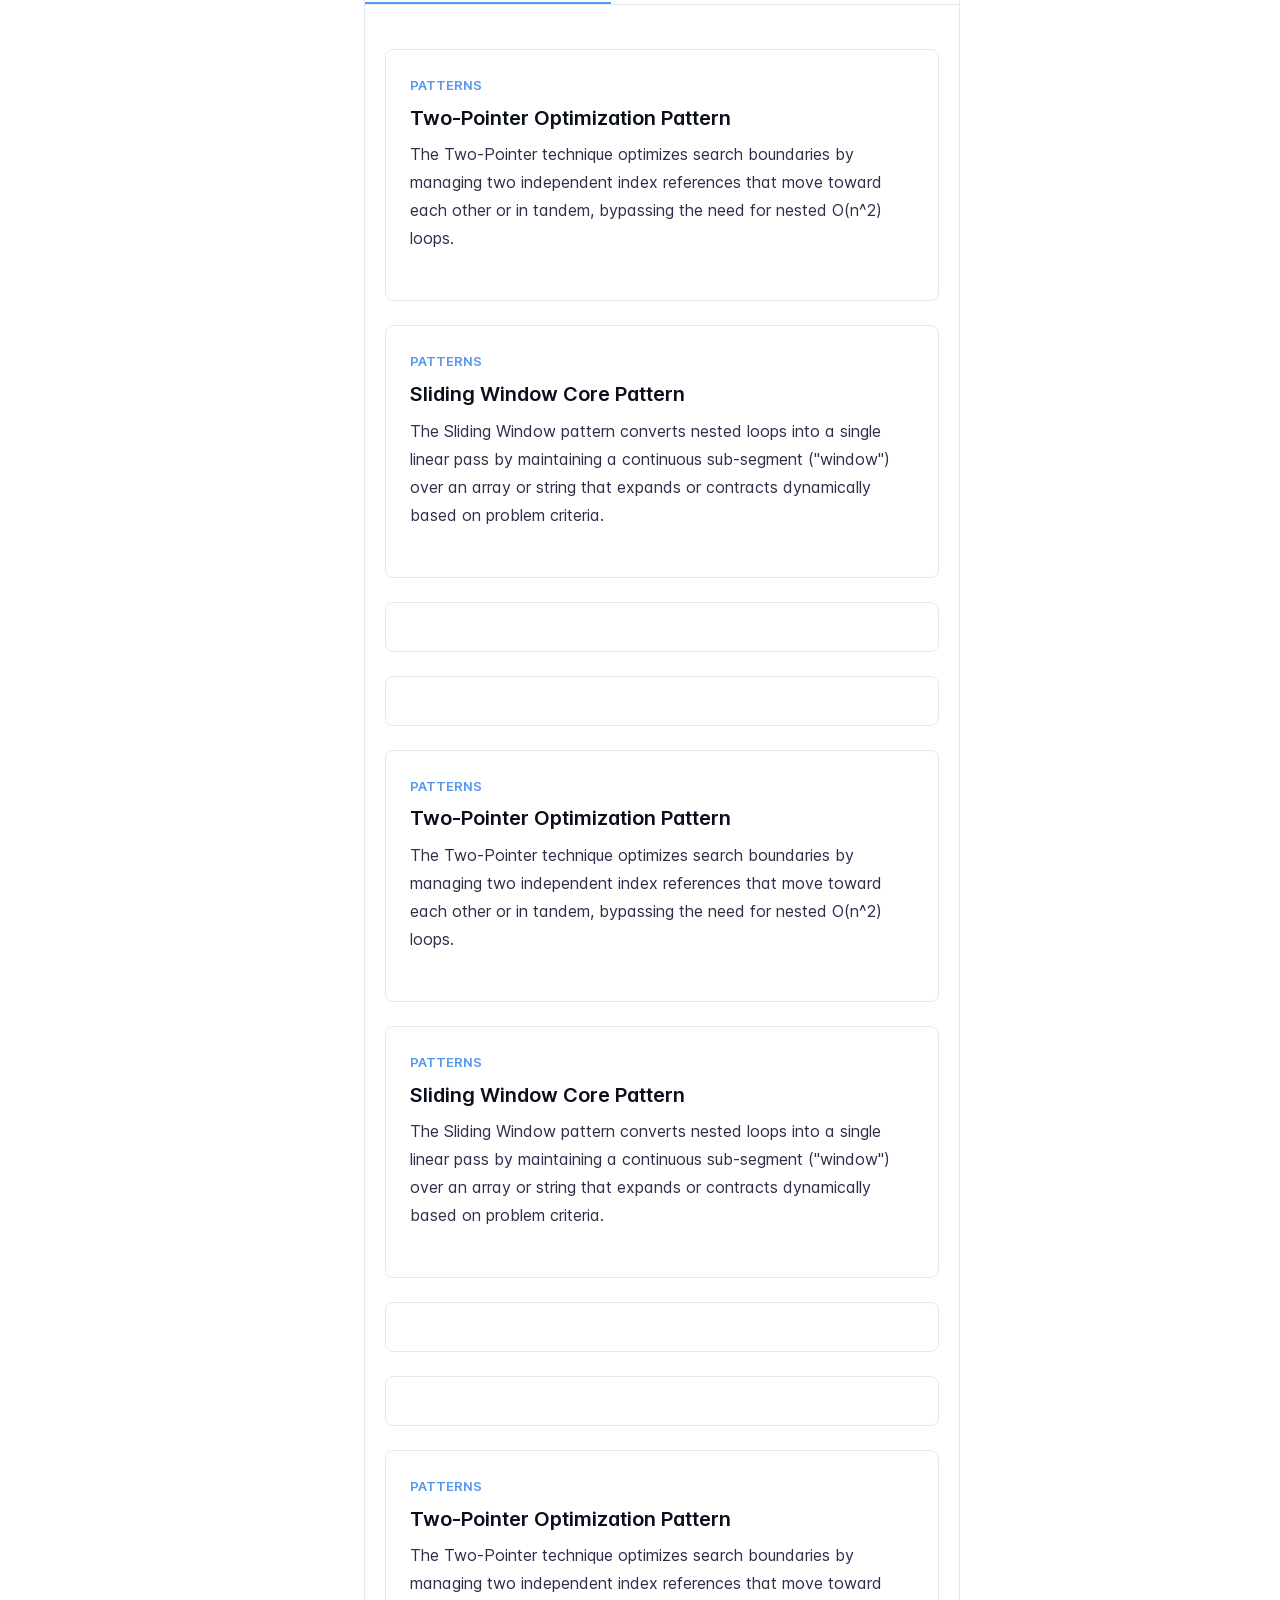
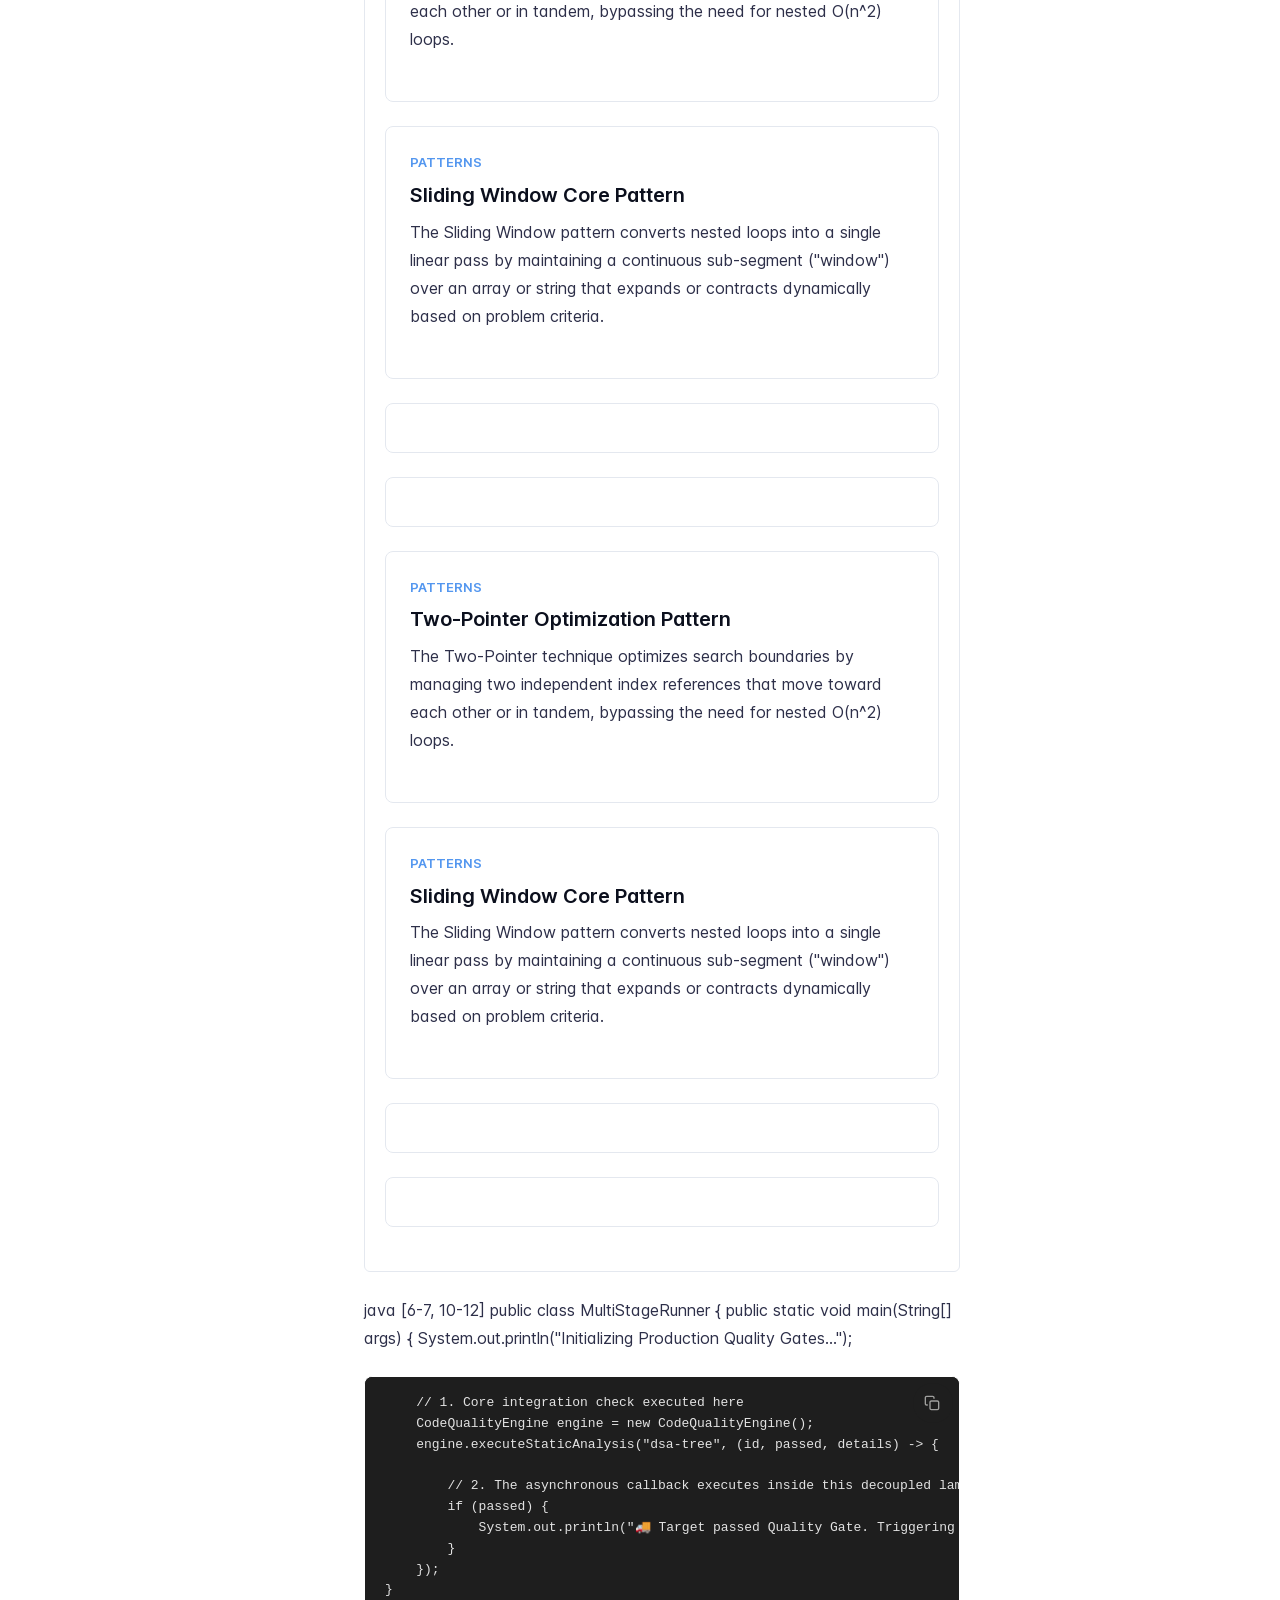
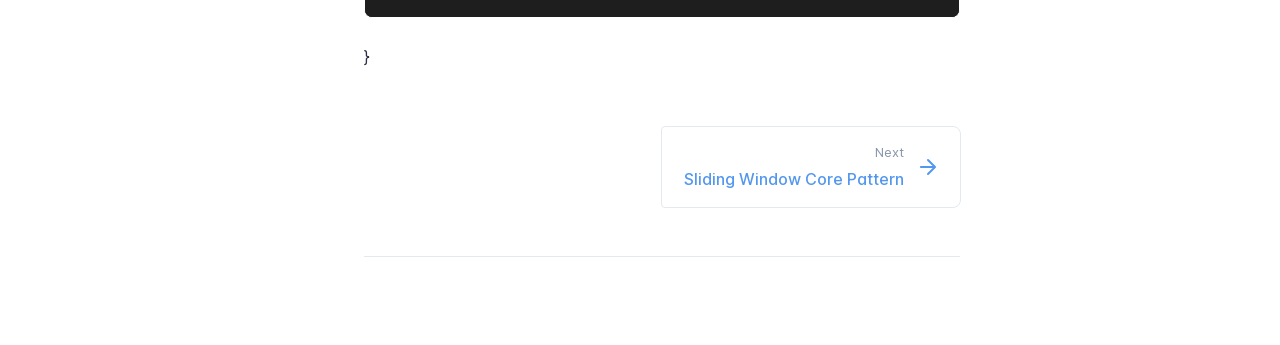
==== commit 80a5271d: "Refreshes Retype-generated documentation. Process triggered by algopractice." ====
--- a/index.html
+++ b/index.html
@@ -4,7 +4,7 @@
     <meta charset="UTF-8">
     <meta name="viewport" content="width=device-width,initial-scale=1">
     <meta name="color-scheme" content="light dark">
-    <meta name="turbo-cache-control" content="no-cache" data-turbo-track="reload" data-track-token="4.6.0.836617069484">
+    <meta name="turbo-cache-control" content="no-cache" data-turbo-track="reload" data-track-token="4.6.0.836618309556">
 
     <!-- See retype.com -->
     <meta name="generator" content="Retype 4.6.0">
@@ -37,12 +37,12 @@
 
     <script data-cfasync="false">(function(){var cl=document.documentElement.classList,ls=localStorage.getItem("retype_scheme"),hd=cl.contains("dark"),hl=cl.contains("light"),wm=window.matchMedia&&window.matchMedia("(prefers-color-scheme: dark)").matches;if(ls==="dark"||(!ls&&wm&&!hd&&!hl)){cl.remove("light");cl.add("dark")}else if(ls==="light"||(!ls&&!wm&&!hd&&!hl)){cl.remove("dark");cl.add("light")}})();</script>
 
-    <link href="resources/css/retype.css?v=4.6.0.836617069484" rel="stylesheet">
-
-    <script data-cfasync="false" src="resources/js/config.js?v=4.6.0.836617069484" data-turbo-eval="false" defer></script>
+    <link href="resources/css/retype.css?v=4.6.0.836618309556" rel="stylesheet">
+
+    <script data-cfasync="false" src="resources/js/config.js?v=4.6.0.836618309556" data-turbo-eval="false" defer></script>
     <script data-cfasync="false" src="resources/js/retype.js?v=4.6.0" data-turbo-eval="false" defer></script>
-    <script id="lunr-js" data-cfasync="false" src="resources/js/lunr.js?v=4.6.0.836617069484" data-turbo-eval="false" defer></script>
-    <script id="prism-js" data-cfasync="false" src="resources/js/prism.js?v=4.6.0.836617069484" defer></script>
+    <script id="lunr-js" data-cfasync="false" src="resources/js/lunr.js?v=4.6.0.836618309556" data-turbo-eval="false" defer></script>
+    <script id="prism-js" data-cfasync="false" src="resources/js/prism.js?v=4.6.0.836618309556" defer></script>
 </head>
 <body>
     <div id="retype-app" class="relative text-base antialiased text-base-text bg-base-bg font-body">
@@ -300,6 +300,157 @@
 </div>
 </p>
 </div>
+<hr>
+<doc-tabs>
+<doc-tab v-cloak id="algorithmic-master-grid">
+<template #title><span class="docs-emoji">&#x1F39B;&#xFE0F;</span> Algorithmic Master Grid</template>
+<p>
+<div class="card-container">
+    <a href="patterns/two-pointer/" class="group card no-link">
+        <div class="p-card-padding">
+            <div class="text-card-kicker font-card-kicker text-card-kicker-text card-kicker-case">Patterns</div>
+            <div class="mt-2 text-card-title font-card-title leading-card-title text-card-title-text md:text-card-title-md">Two-Pointer Optimization Pattern</div>
+            <div class="line-clamp-5"><p class="mt-card-description-margin-top text-card-description-text">The Two-Pointer technique optimizes search boundaries by managing two independent index references that move toward each other or in tandem, bypassing the need for nested O(n^2) loops.</p></div>
+        </div>
+    </a>
+</div>
+<div class="card-container">
+    <a href="patterns/sliding-window/" class="group card no-link">
+        <div class="p-card-padding">
+            <div class="text-card-kicker font-card-kicker text-card-kicker-text card-kicker-case">Patterns</div>
+            <div class="mt-2 text-card-title font-card-title leading-card-title text-card-title-text md:text-card-title-md">Sliding Window Core Pattern</div>
+            <div class="line-clamp-5"><p class="mt-card-description-margin-top text-card-description-text">The Sliding Window pattern converts nested loops into a single linear pass by maintaining a continuous sub-segment ("window") over an array or string that expands or contracts dynamically based on problem criteria.</p></div>
+        </div>
+    </a>
+</div>
+<div class="card-container">
+    <a href="patterns/backtracking.md" class="group card no-link">
+        <div class="p-card-padding">
+        </div>
+    </a>
+</div>
+<div class="card-container">
+    <a href="patterns/dp.md" class="group card no-link">
+        <div class="p-card-padding">
+        </div>
+    </a>
+</div>
+</p>
+<p>
+<div class="card-container">
+    <a href="patterns/two-pointer/" class="group card no-link">
+        <div class="p-card-padding">
+            <div class="text-card-kicker font-card-kicker text-card-kicker-text card-kicker-case">Patterns</div>
+            <div class="mt-2 text-card-title font-card-title leading-card-title text-card-title-text md:text-card-title-md">Two-Pointer Optimization Pattern</div>
+            <div class="line-clamp-5"><p class="mt-card-description-margin-top text-card-description-text">The Two-Pointer technique optimizes search boundaries by managing two independent index references that move toward each other or in tandem, bypassing the need for nested O(n^2) loops.</p></div>
+        </div>
+    </a>
+</div>
+<div class="card-container">
+    <a href="patterns/sliding-window/" class="group card no-link">
+        <div class="p-card-padding">
+            <div class="text-card-kicker font-card-kicker text-card-kicker-text card-kicker-case">Patterns</div>
+            <div class="mt-2 text-card-title font-card-title leading-card-title text-card-title-text md:text-card-title-md">Sliding Window Core Pattern</div>
+            <div class="line-clamp-5"><p class="mt-card-description-margin-top text-card-description-text">The Sliding Window pattern converts nested loops into a single linear pass by maintaining a continuous sub-segment ("window") over an array or string that expands or contracts dynamically based on problem criteria.</p></div>
+        </div>
+    </a>
+</div>
+<div class="card-container">
+    <a href="patterns/backtracking.md" class="group card no-link">
+        <div class="p-card-padding">
+        </div>
+    </a>
+</div>
+<div class="card-container">
+    <a href="patterns/dp.md" class="group card no-link">
+        <div class="p-card-padding">
+        </div>
+    </a>
+</div>
+</p>
+<p>
+<div class="card-container">
+    <a href="patterns/two-pointer/" class="group card no-link">
+        <div class="p-card-padding">
+            <div class="text-card-kicker font-card-kicker text-card-kicker-text card-kicker-case">Patterns</div>
+            <div class="mt-2 text-card-title font-card-title leading-card-title text-card-title-text md:text-card-title-md">Two-Pointer Optimization Pattern</div>
+            <div class="line-clamp-5"><p class="mt-card-description-margin-top text-card-description-text">The Two-Pointer technique optimizes search boundaries by managing two independent index references that move toward each other or in tandem, bypassing the need for nested O(n^2) loops.</p></div>
+        </div>
+    </a>
+</div>
+<div class="card-container">
+    <a href="patterns/sliding-window/" class="group card no-link">
+        <div class="p-card-padding">
+            <div class="text-card-kicker font-card-kicker text-card-kicker-text card-kicker-case">Patterns</div>
+            <div class="mt-2 text-card-title font-card-title leading-card-title text-card-title-text md:text-card-title-md">Sliding Window Core Pattern</div>
+            <div class="line-clamp-5"><p class="mt-card-description-margin-top text-card-description-text">The Sliding Window pattern converts nested loops into a single linear pass by maintaining a continuous sub-segment ("window") over an array or string that expands or contracts dynamically based on problem criteria.</p></div>
+        </div>
+    </a>
+</div>
+<div class="card-container">
+    <a href="patterns/backtracking.md" class="group card no-link">
+        <div class="p-card-padding">
+        </div>
+    </a>
+</div>
+<div class="card-container">
+    <a href="patterns/dp.md" class="group card no-link">
+        <div class="p-card-padding">
+        </div>
+    </a>
+</div>
+</p>
+<p>
+<div class="card-container">
+    <a href="patterns/two-pointer/" class="group card no-link">
+        <div class="p-card-padding">
+            <div class="text-card-kicker font-card-kicker text-card-kicker-text card-kicker-case">Patterns</div>
+            <div class="mt-2 text-card-title font-card-title leading-card-title text-card-title-text md:text-card-title-md">Two-Pointer Optimization Pattern</div>
+            <div class="line-clamp-5"><p class="mt-card-description-margin-top text-card-description-text">The Two-Pointer technique optimizes search boundaries by managing two independent index references that move toward each other or in tandem, bypassing the need for nested O(n^2) loops.</p></div>
+        </div>
+    </a>
+</div>
+<div class="card-container">
+    <a href="patterns/sliding-window/" class="group card no-link">
+        <div class="p-card-padding">
+            <div class="text-card-kicker font-card-kicker text-card-kicker-text card-kicker-case">Patterns</div>
+            <div class="mt-2 text-card-title font-card-title leading-card-title text-card-title-text md:text-card-title-md">Sliding Window Core Pattern</div>
+            <div class="line-clamp-5"><p class="mt-card-description-margin-top text-card-description-text">The Sliding Window pattern converts nested loops into a single linear pass by maintaining a continuous sub-segment ("window") over an array or string that expands or contracts dynamically based on problem criteria.</p></div>
+        </div>
+    </a>
+</div>
+<div class="card-container">
+    <a href="patterns/backtracking.md" class="group card no-link">
+        <div class="p-card-padding">
+        </div>
+    </a>
+</div>
+<div class="card-container">
+    <a href="patterns/dp.md" class="group card no-link">
+        <div class="p-card-padding">
+        </div>
+    </a>
+</div>
+</p>
+</doc-tab>
+</doc-tabs>
+<p>java [6-7, 10-12]
+public class MultiStageRunner {
+public static void main(String[] args) {
+System.out.println(&quot;Initializing Production Quality Gates...&quot;);</p>
+<div class="codeblock-wrapper"><doc-codeblock>
+<pre translate="no" class="language-none"><code v-pre class="language-none">    // 1. Core integration check executed here
+    CodeQualityEngine engine = new CodeQualityEngine();
+    engine.executeStaticAnalysis(&quot;dsa-tree&quot;, (id, passed, details) -&gt; {
+        
+        // 2. The asynchronous callback executes inside this decoupled lambda
+        if (passed) {
+            System.out.println(&quot;🚚 Target passed Quality Gate. Triggering CD!&quot;);
+        }
+    });
+}</code></pre>
+</doc-codeblock></div>
+<p>}</p>
 
                 
                 <!-- Required only on API pages -->
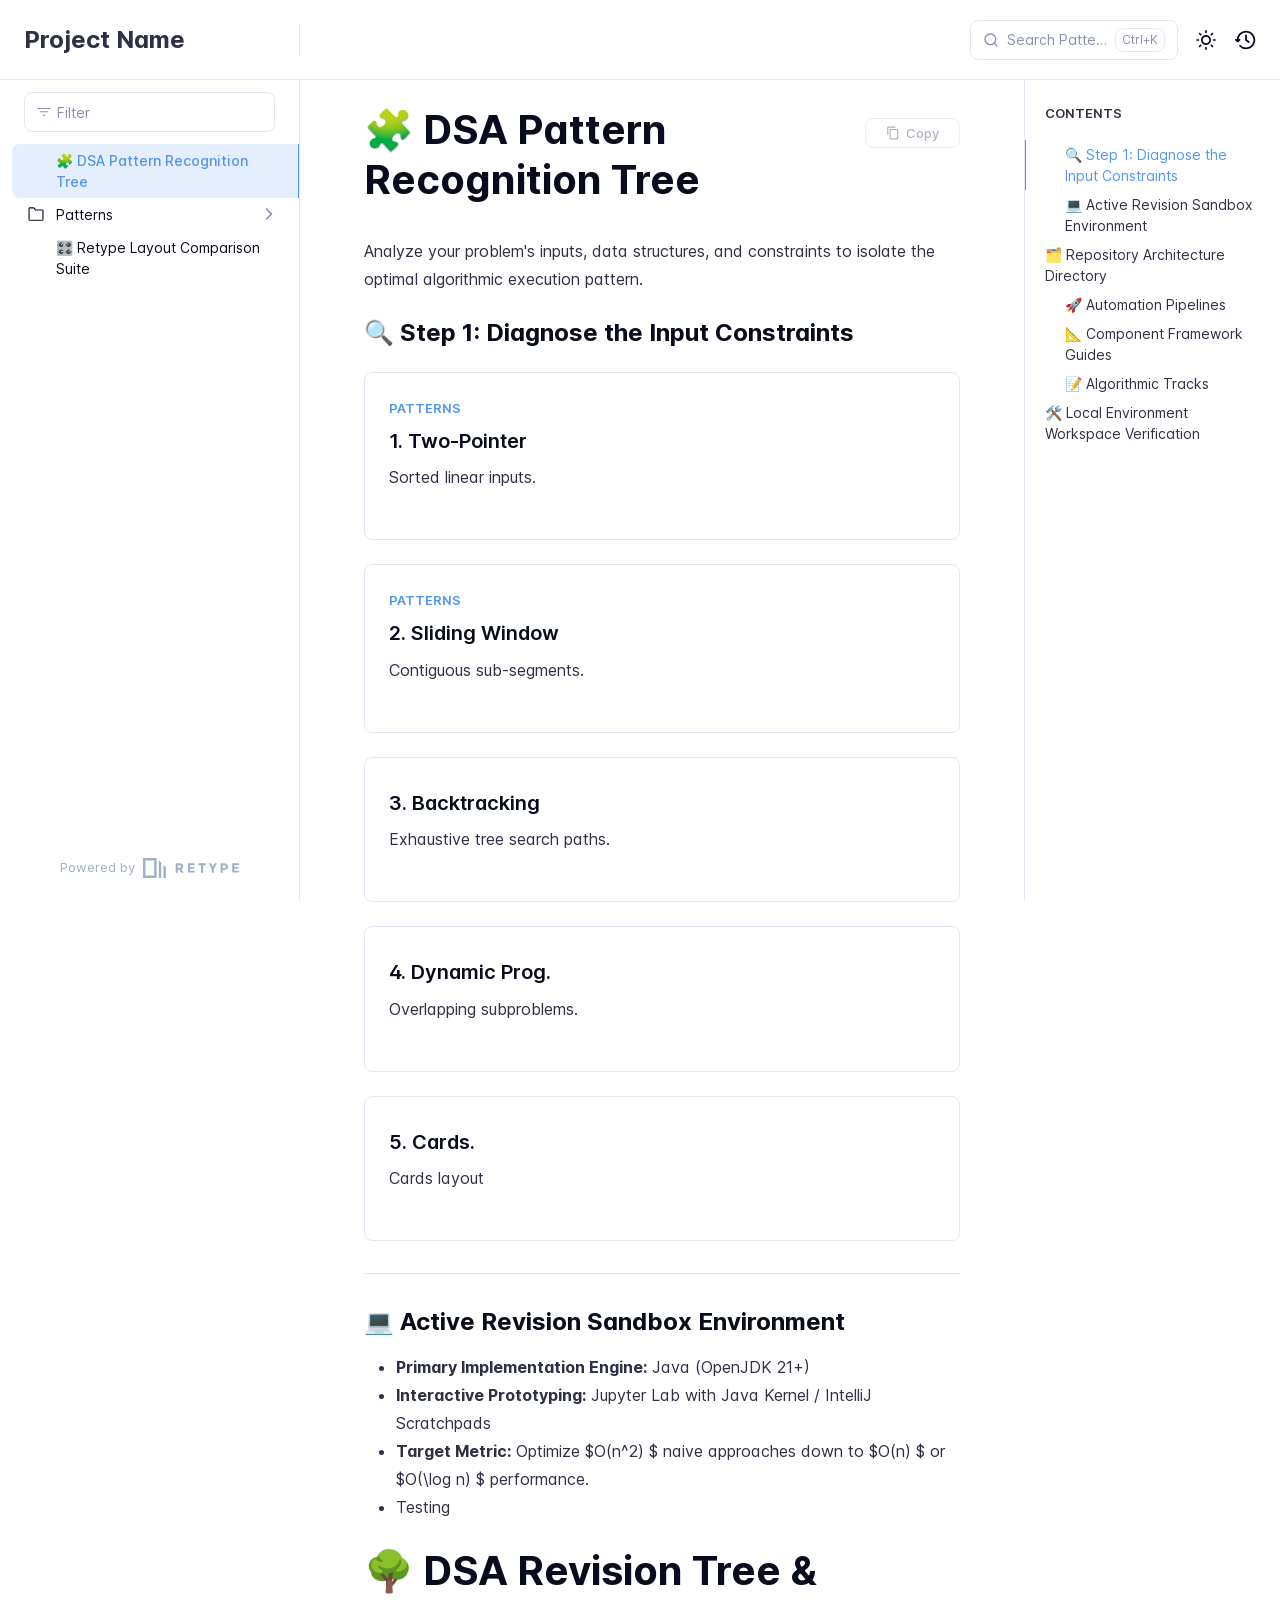
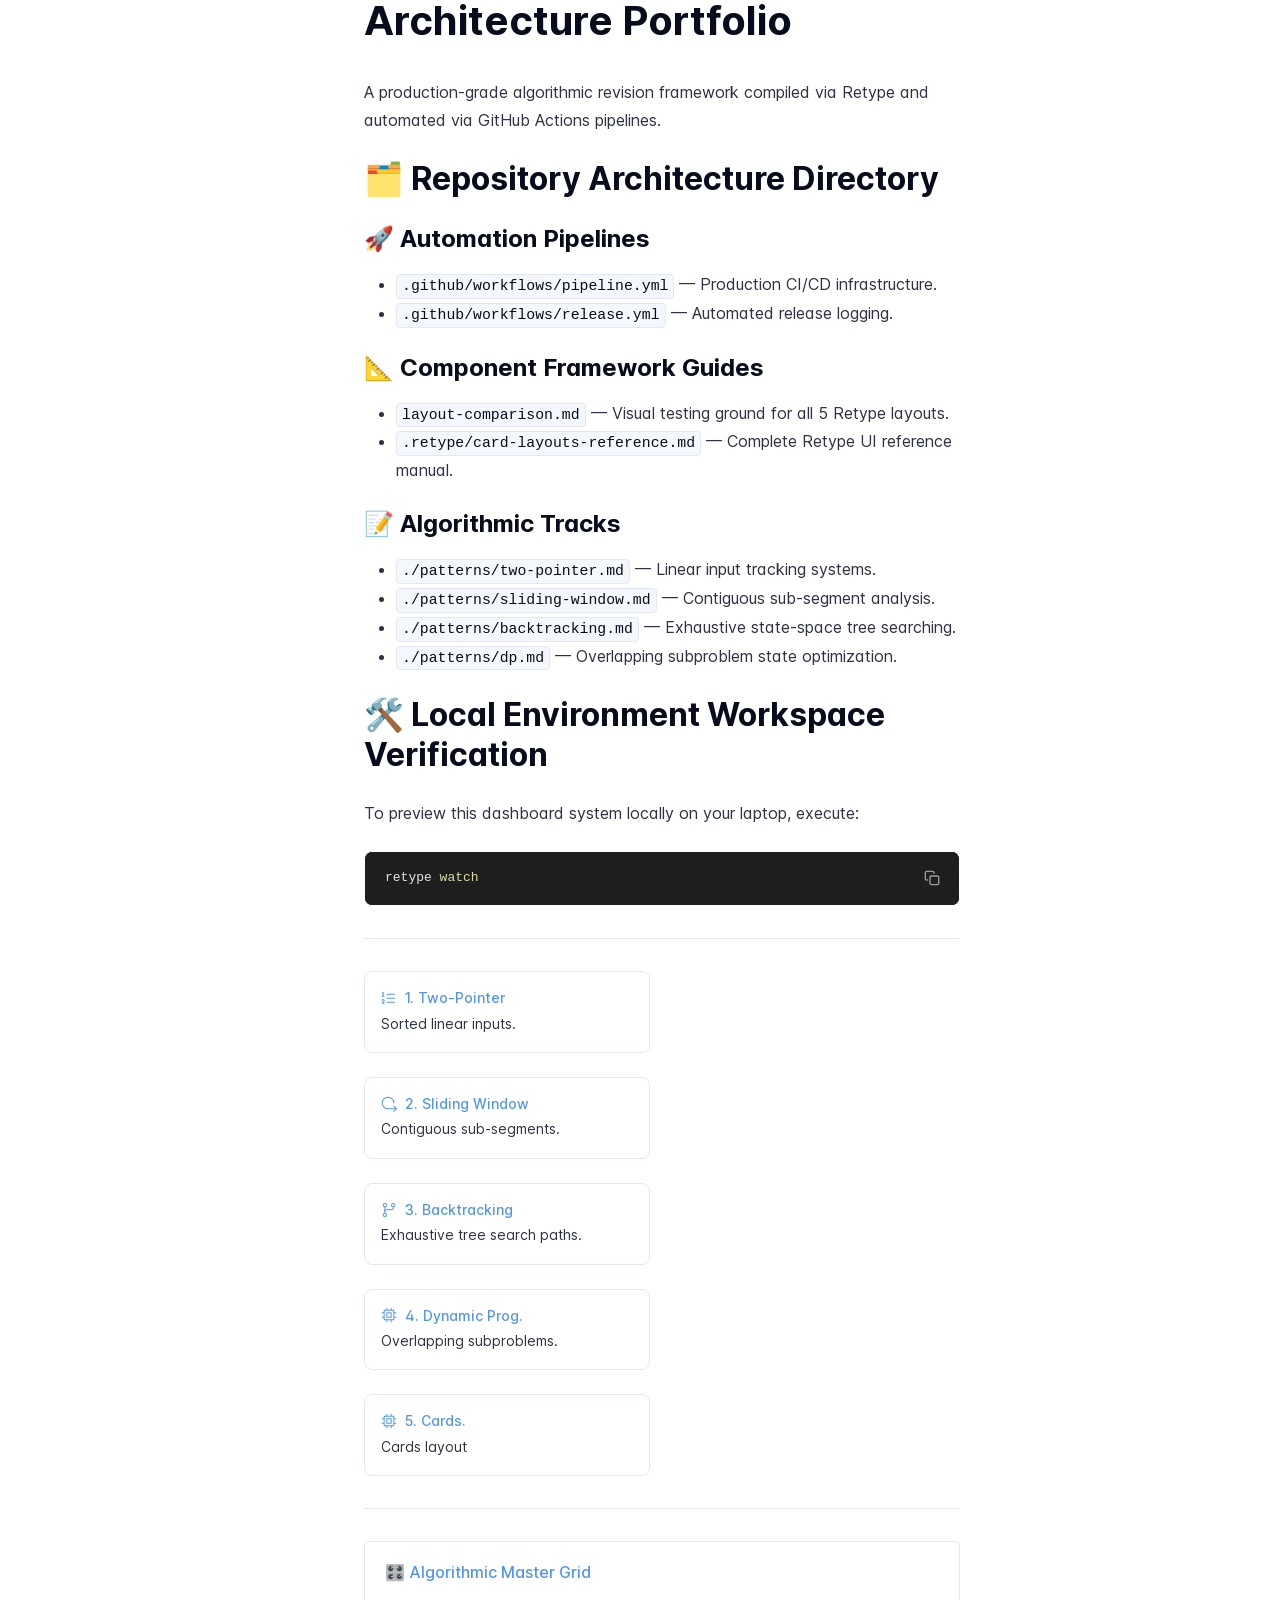
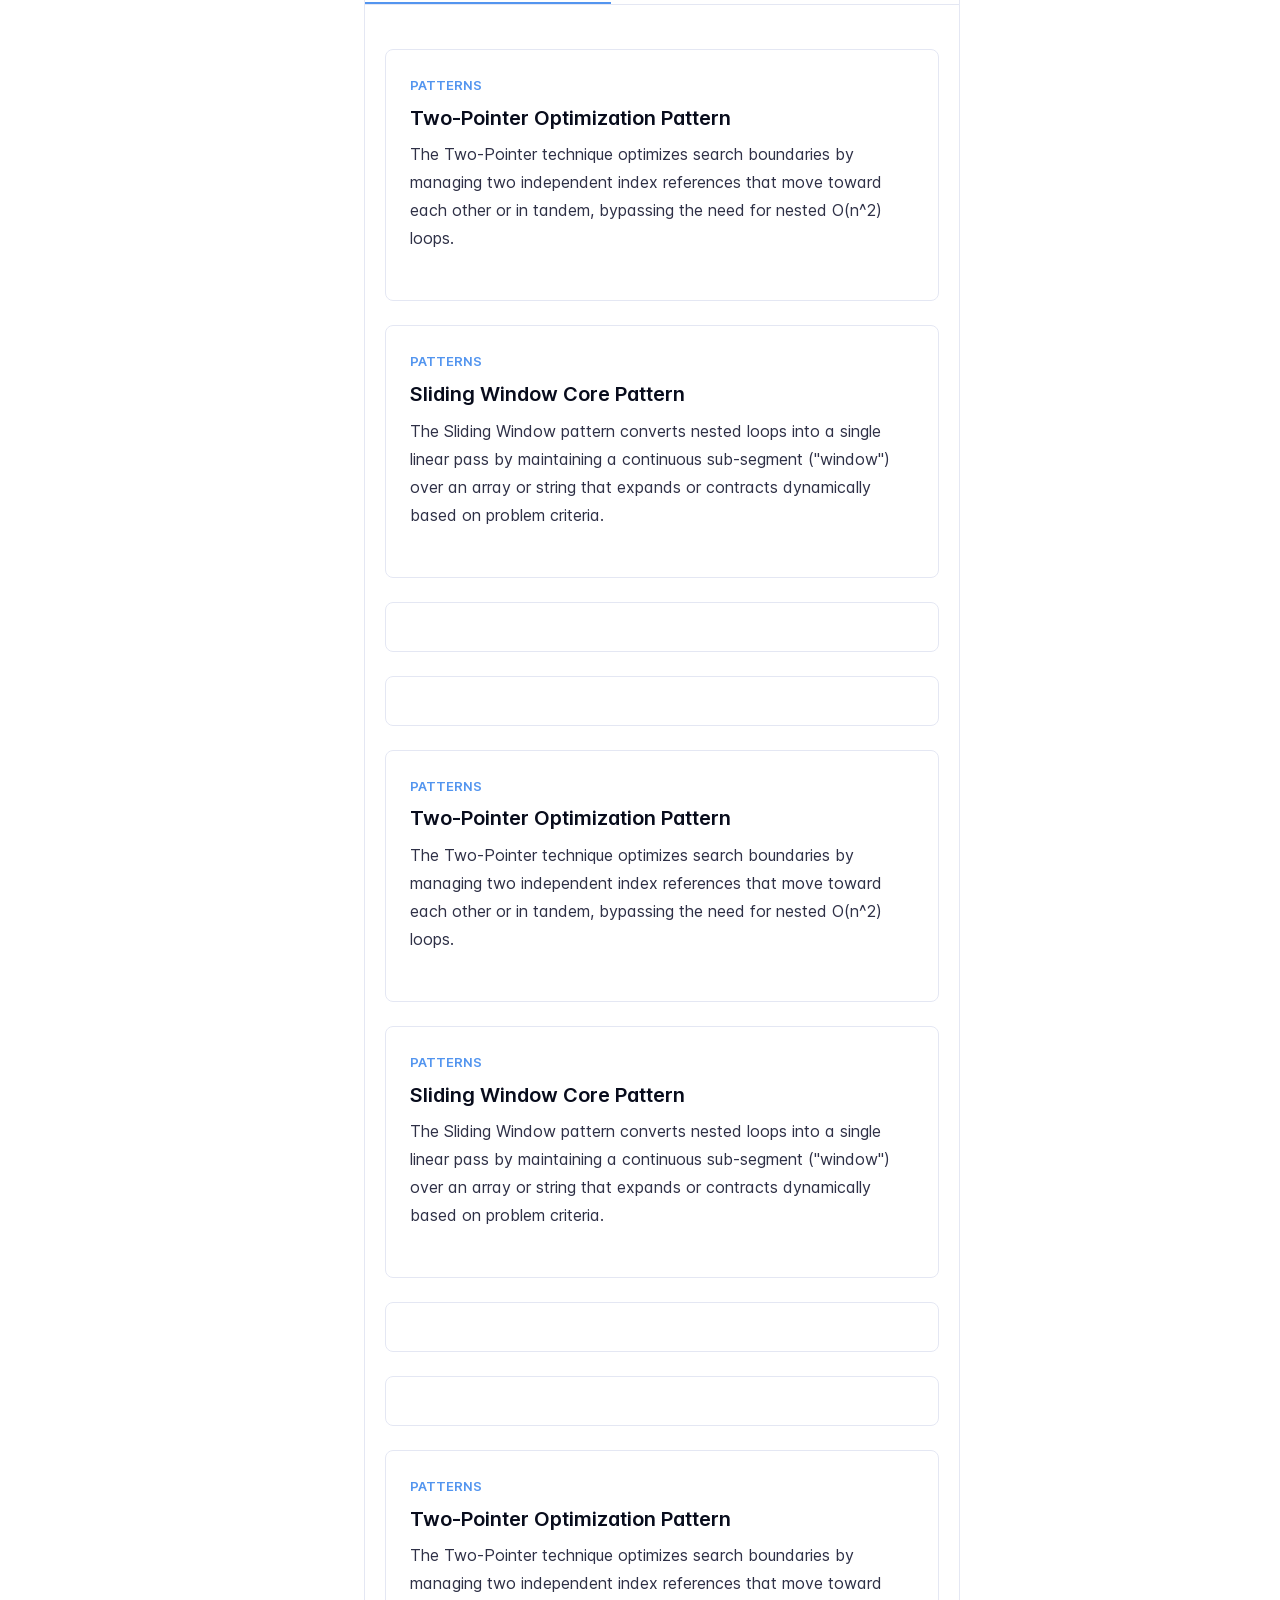
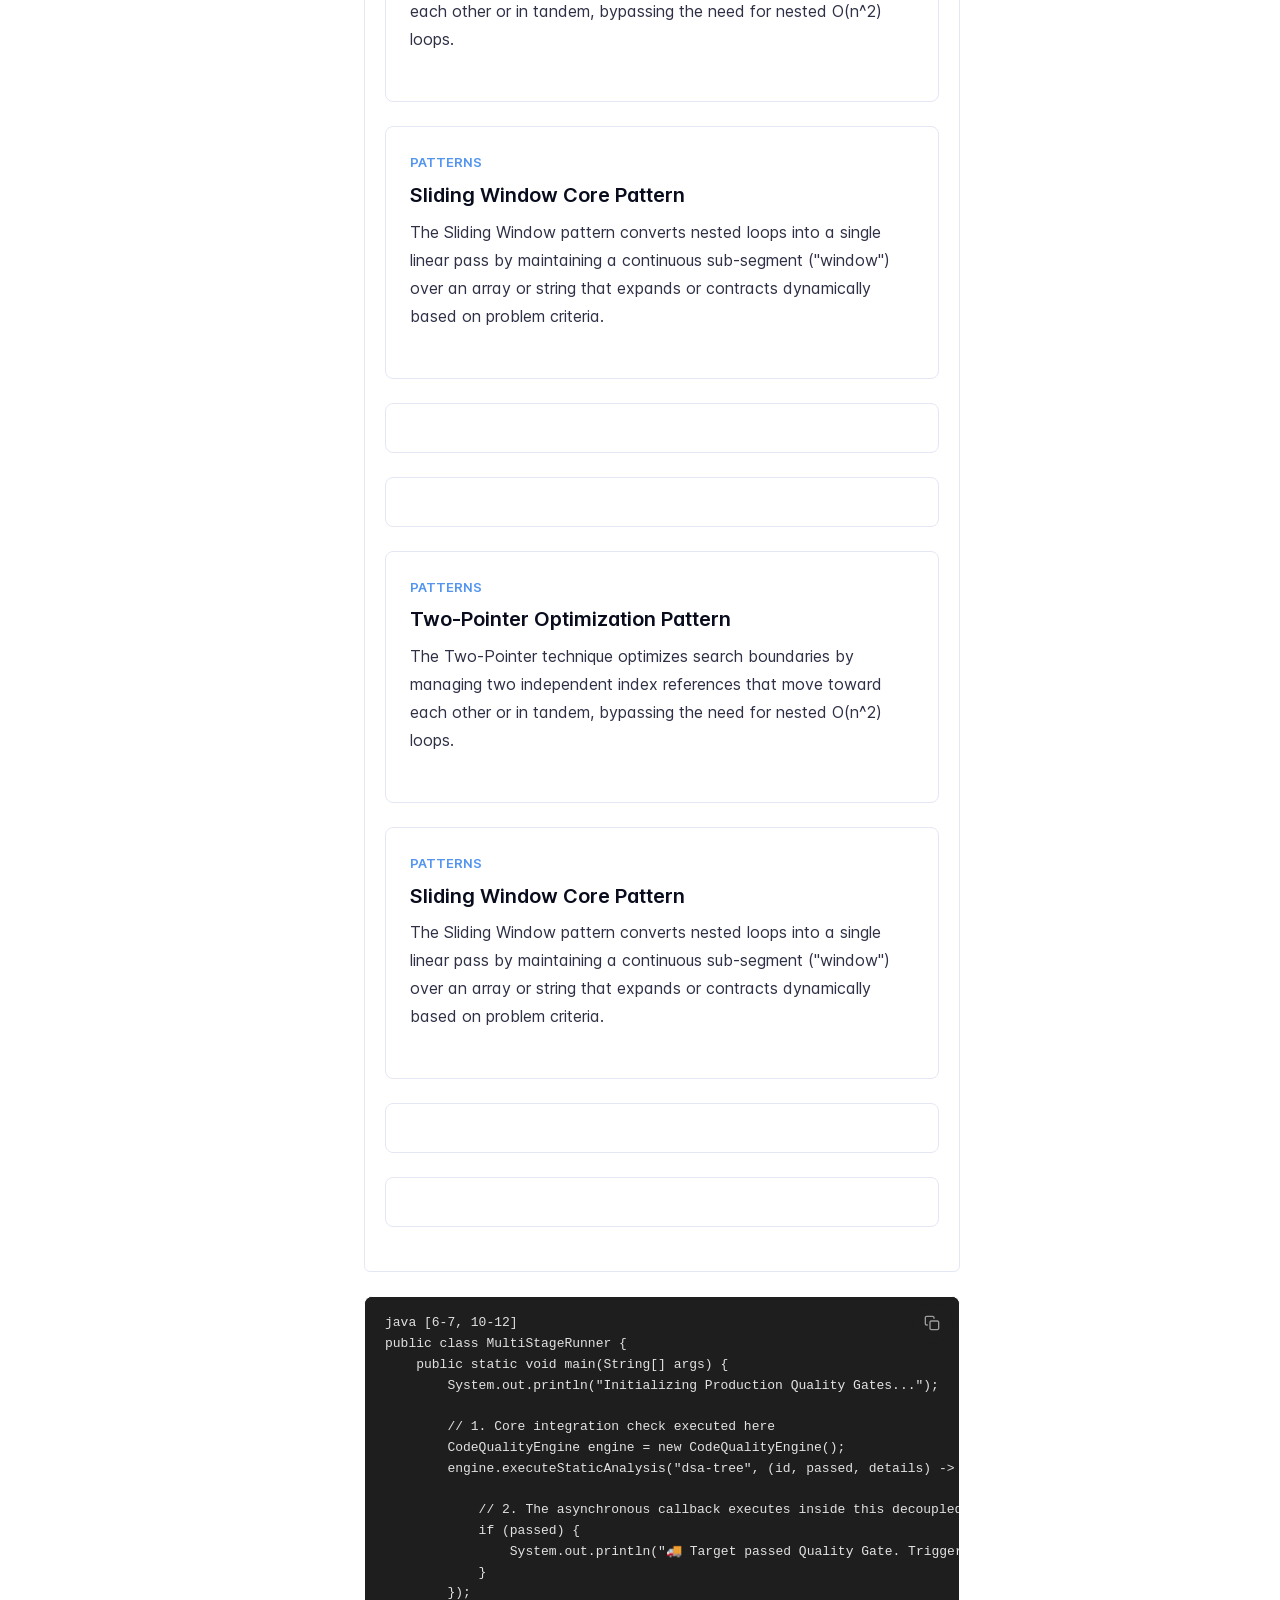
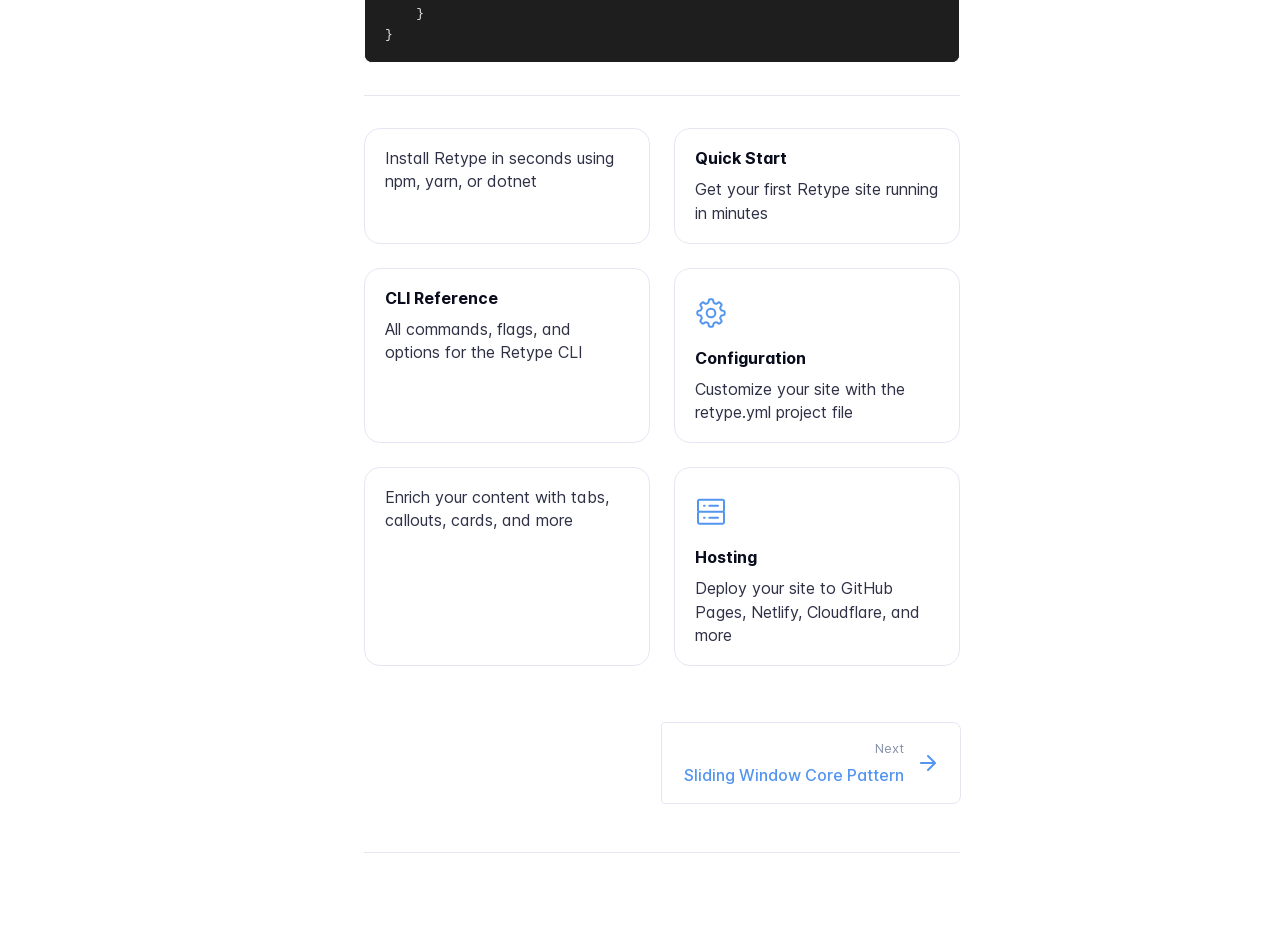
==== commit 36311c52: "Refreshes Retype-generated documentation. Process triggered by algopractice." ====
--- a/index.html
+++ b/index.html
@@ -4,7 +4,7 @@
     <meta charset="UTF-8">
     <meta name="viewport" content="width=device-width,initial-scale=1">
     <meta name="color-scheme" content="light dark">
-    <meta name="turbo-cache-control" content="no-cache" data-turbo-track="reload" data-track-token="4.6.0.836618309556">
+    <meta name="turbo-cache-control" content="no-cache" data-turbo-track="reload" data-track-token="4.6.0.836619342614">
 
     <!-- See retype.com -->
     <meta name="generator" content="Retype 4.6.0">
@@ -37,12 +37,12 @@
 
     <script data-cfasync="false">(function(){var cl=document.documentElement.classList,ls=localStorage.getItem("retype_scheme"),hd=cl.contains("dark"),hl=cl.contains("light"),wm=window.matchMedia&&window.matchMedia("(prefers-color-scheme: dark)").matches;if(ls==="dark"||(!ls&&wm&&!hd&&!hl)){cl.remove("light");cl.add("dark")}else if(ls==="light"||(!ls&&!wm&&!hd&&!hl)){cl.remove("dark");cl.add("light")}})();</script>
 
-    <link href="resources/css/retype.css?v=4.6.0.836618309556" rel="stylesheet">
-
-    <script data-cfasync="false" src="resources/js/config.js?v=4.6.0.836618309556" data-turbo-eval="false" defer></script>
+    <link href="resources/css/retype.css?v=4.6.0.836619342614" rel="stylesheet">
+
+    <script data-cfasync="false" src="resources/js/config.js?v=4.6.0.836619342614" data-turbo-eval="false" defer></script>
     <script data-cfasync="false" src="resources/js/retype.js?v=4.6.0" data-turbo-eval="false" defer></script>
-    <script id="lunr-js" data-cfasync="false" src="resources/js/lunr.js?v=4.6.0.836618309556" data-turbo-eval="false" defer></script>
-    <script id="prism-js" data-cfasync="false" src="resources/js/prism.js?v=4.6.0.836618309556" defer></script>
+    <script id="lunr-js" data-cfasync="false" src="resources/js/lunr.js?v=4.6.0.836619342614" data-turbo-eval="false" defer></script>
+    <script id="prism-js" data-cfasync="false" src="resources/js/prism.js?v=4.6.0.836619342614" defer></script>
 </head>
 <body>
     <div id="retype-app" class="relative text-base antialiased text-base-text bg-base-bg font-body">
@@ -434,23 +434,81 @@
 </p>
 </doc-tab>
 </doc-tabs>
-<p>java [6-7, 10-12]
+<div id="-local-environment-workspace-verification-code-2" class="codeblock-wrapper"><doc-codeblock>
+<pre translate="no" class="language-none"><code v-pre class="language-none">java [6-7, 10-12]
 public class MultiStageRunner {
-public static void main(String[] args) {
-System.out.println(&quot;Initializing Production Quality Gates...&quot;);</p>
-<div class="codeblock-wrapper"><doc-codeblock>
-<pre translate="no" class="language-none"><code v-pre class="language-none">    // 1. Core integration check executed here
-    CodeQualityEngine engine = new CodeQualityEngine();
-    engine.executeStaticAnalysis(&quot;dsa-tree&quot;, (id, passed, details) -&gt; {
+    public static void main(String[] args) {
+        System.out.println(&quot;Initializing Production Quality Gates...&quot;);
         
-        // 2. The asynchronous callback executes inside this decoupled lambda
-        if (passed) {
-            System.out.println(&quot;🚚 Target passed Quality Gate. Triggering CD!&quot;);
-        }
-    });
+        // 1. Core integration check executed here
+        CodeQualityEngine engine = new CodeQualityEngine();
+        engine.executeStaticAnalysis(&quot;dsa-tree&quot;, (id, passed, details) -&gt; {
+            
+            // 2. The asynchronous callback executes inside this decoupled lambda
+            if (passed) {
+                System.out.println(&quot;🚚 Target passed Quality Gate. Triggering CD!&quot;);
+            }
+        });
+    }
 }</code></pre>
 </doc-codeblock></div>
-<p>}</p>
+<hr>
+<p>
+<div class="card-signal-group">
+<div class="card-signal-container">
+    <a href="/guides/installation.md" class="group card-signal no-link">
+        <div class="card-signal-body">
+            <p class="card-signal-description">Install Retype in seconds using npm, yarn, or dotnet</p>
+        </div>
+    </a>
+</div>
+<div class="card-signal-container">
+    <a href="/guides/getting-started.md" class="group card-signal no-link">
+        <div class="card-signal-body">
+            <div class="card-signal-title">Quick Start</div>
+            <p class="card-signal-description">Get your first Retype site running in minutes</p>
+        </div>
+    </a>
+</div>
+<div class="card-signal-container">
+    <a href="/guides/cli.md" class="group card-signal no-link">
+        <div class="card-signal-body">
+            <div class="card-signal-title">CLI Reference</div>
+            <p class="card-signal-description">All commands, flags, and options for the Retype CLI</p>
+        </div>
+    </a>
+</div>
+<div class="card-signal-container">
+    <a href="/configuration/project.md" class="group card-signal no-link">
+        <div class="card-signal-body">
+            <div class="card-signal-media-row">
+                <span class="card-signal-media card-signal-icon"><svg xmlns="http://www.w3.org/2000/svg" viewBox="0 0 24 24" role="presentation" fill="currentColor"><!--icon--><path d="M16 12a4 4 0 1 1-8 0 4 4 0 0 1 8 0Zm-1.5 0a2.5 2.5 0 1 0-5 0 2.5 2.5 0 0 0 5 0Z"/><path d="M12 1c.266 0 .532.009.797.028.763.055 1.345.617 1.512 1.304l.352 1.45c.019.078.09.171.225.221.247.089.49.19.728.302.13.061.246.044.315.002l1.275-.776c.603-.368 1.411-.353 1.99.147.402.349.78.726 1.128 1.129.501.578.515 1.386.147 1.99l-.776 1.274c-.042.069-.058.185.002.315.112.238.213.481.303.728.048.135.142.205.22.225l1.45.352c.687.167 1.249.749 1.303 1.512.038.531.038 1.063 0 1.594-.054.763-.616 1.345-1.303 1.512l-1.45.352c-.078.019-.171.09-.221.225-.089.248-.19.491-.302.728-.061.13-.044.246-.002.315l.776 1.275c.368.603.353 1.411-.147 1.99-.349.402-.726.78-1.129 1.128-.578.501-1.386.515-1.99.147l-1.274-.776c-.069-.042-.185-.058-.314.002a8.606 8.606 0 0 1-.729.303c-.135.048-.205.142-.225.22l-.352 1.45c-.167.687-.749 1.249-1.512 1.303-.531.038-1.063.038-1.594 0-.763-.054-1.345-.616-1.512-1.303l-.352-1.45c-.019-.078-.09-.171-.225-.221a8.138 8.138 0 0 1-.728-.302c-.13-.061-.246-.044-.315-.002l-1.275.776c-.603.368-1.411.353-1.99-.147-.402-.349-.78-.726-1.128-1.129-.501-.578-.515-1.386-.147-1.99l.776-1.274c.042-.069.058-.185-.002-.314a8.606 8.606 0 0 1-.303-.729c-.048-.135-.142-.205-.22-.225l-1.45-.352c-.687-.167-1.249-.749-1.304-1.512a11.158 11.158 0 0 1 0-1.594c.055-.763.617-1.345 1.304-1.512l1.45-.352c.078-.019.171-.09.221-.225.089-.248.19-.491.302-.728.061-.13.044-.246.002-.315l-.776-1.275c-.368-.603-.353-1.411.147-1.99.349-.402.726-.78 1.129-1.128.578-.501 1.386-.515 1.99-.147l1.274.776c.069.042.185.058.315-.002.238-.112.481-.213.728-.303.135-.048.205-.142.225-.22l.352-1.45c.167-.687.749-1.249 1.512-1.304C11.466 1.01 11.732 1 12 1Zm-.69 1.525c-.055.004-.135.05-.161.161l-.353 1.45a1.832 1.832 0 0 1-1.172 1.277 7.147 7.147 0 0 0-.6.249 1.833 1.833 0 0 1-1.734-.074l-1.274-.776c-.098-.06-.186-.036-.228 0a9.774 9.774 0 0 0-.976.976c-.036.042-.06.131 0 .228l.776 1.274c.314.529.342 1.18.074 1.734a7.147 7.147 0 0 0-.249.6 1.831 1.831 0 0 1-1.278 1.173l-1.45.351c-.11.027-.156.107-.16.162a9.63 9.63 0 0 0 0 1.38c.004.055.05.135.161.161l1.45.353a1.832 1.832 0 0 1 1.277 1.172c.074.204.157.404.249.6.268.553.24 1.204-.074 1.733l-.776 1.275c-.06.098-.036.186 0 .228.301.348.628.675.976.976.042.036.131.06.228 0l1.274-.776a1.83 1.83 0 0 1 1.734-.075c.196.093.396.176.6.25a1.831 1.831 0 0 1 1.173 1.278l.351 1.45c.027.11.107.156.162.16a9.63 9.63 0 0 0 1.38 0c.055-.004.135-.05.161-.161l.353-1.45a1.834 1.834 0 0 1 1.172-1.278 6.82 6.82 0 0 0 .6-.248 1.831 1.831 0 0 1 1.733.074l1.275.776c.098.06.186.036.228 0 .348-.301.675-.628.976-.976.036-.042.06-.131 0-.228l-.776-1.275a1.834 1.834 0 0 1-.075-1.733c.093-.196.176-.396.25-.6a1.831 1.831 0 0 1 1.278-1.173l1.45-.351c.11-.027.156-.107.16-.162a9.63 9.63 0 0 0 0-1.38c-.004-.055-.05-.135-.161-.161l-1.45-.353c-.626-.152-1.08-.625-1.278-1.172a6.576 6.576 0 0 0-.248-.6 1.833 1.833 0 0 1 .074-1.734l.776-1.274c.06-.098.036-.186 0-.228a9.774 9.774 0 0 0-.976-.976c-.042-.036-.131-.06-.228 0l-1.275.776a1.831 1.831 0 0 1-1.733.074 6.88 6.88 0 0 0-.6-.249 1.835 1.835 0 0 1-1.173-1.278l-.351-1.45c-.027-.11-.107-.156-.162-.16a9.63 9.63 0 0 0-1.38 0Z"/></svg></span>
+            </div>
+            <div class="card-signal-title">Configuration</div>
+            <p class="card-signal-description">Customize your site with the retype.yml project file</p>
+        </div>
+    </a>
+</div>
+<div class="card-signal-container">
+    <a href="/components/components.md" class="group card-signal no-link">
+        <div class="card-signal-body">
+            <p class="card-signal-description">Enrich your content with tabs, callouts, cards, and more</p>
+        </div>
+    </a>
+</div>
+<div class="card-signal-container">
+    <a href="/hosting/github-pages.md" class="group card-signal no-link">
+        <div class="card-signal-body">
+            <div class="card-signal-media-row">
+                <span class="card-signal-media card-signal-icon"><svg xmlns="http://www.w3.org/2000/svg" viewBox="0 0 24 24" role="presentation" fill="currentColor"><!--icon--><path d="M10.75 6.5a.75.75 0 0 0 0 1.5h6.5a.75.75 0 0 0 0-1.5h-6.5ZM6 7.25a.75.75 0 0 1 .75-.75h.5a.75.75 0 0 1 0 1.5h-.5A.75.75 0 0 1 6 7.25Zm4 9a.75.75 0 0 1 .75-.75h6.5a.75.75 0 0 1 0 1.5h-6.5a.75.75 0 0 1-.75-.75Zm-3.25-.75a.75.75 0 0 0 0 1.5h.5a.75.75 0 0 0 0-1.5h-.5Z"/><path d="M3.25 2h17.5c.966 0 1.75.784 1.75 1.75v7c0 .372-.116.716-.314 1 .198.284.314.628.314 1v7a1.75 1.75 0 0 1-1.75 1.75H3.25a1.75 1.75 0 0 1-1.75-1.75v-7c0-.358.109-.707.314-1a1.741 1.741 0 0 1-.314-1v-7C1.5 2.784 2.284 2 3.25 2Zm0 10.5a.25.25 0 0 0-.25.25v7c0 .138.112.25.25.25h17.5a.25.25 0 0 0 .25-.25v-7a.25.25 0 0 0-.25-.25Zm0-1.5h17.5a.25.25 0 0 0 .25-.25v-7a.25.25 0 0 0-.25-.25H3.25a.25.25 0 0 0-.25.25v7c0 .138.112.25.25.25Z"/></svg></span>
+            </div>
+            <div class="card-signal-title">Hosting</div>
+            <p class="card-signal-description">Deploy your site to GitHub Pages, Netlify, Cloudflare, and more</p>
+        </div>
+    </a>
+</div>
+</div>
+</p>
 
                 
                 <!-- Required only on API pages -->
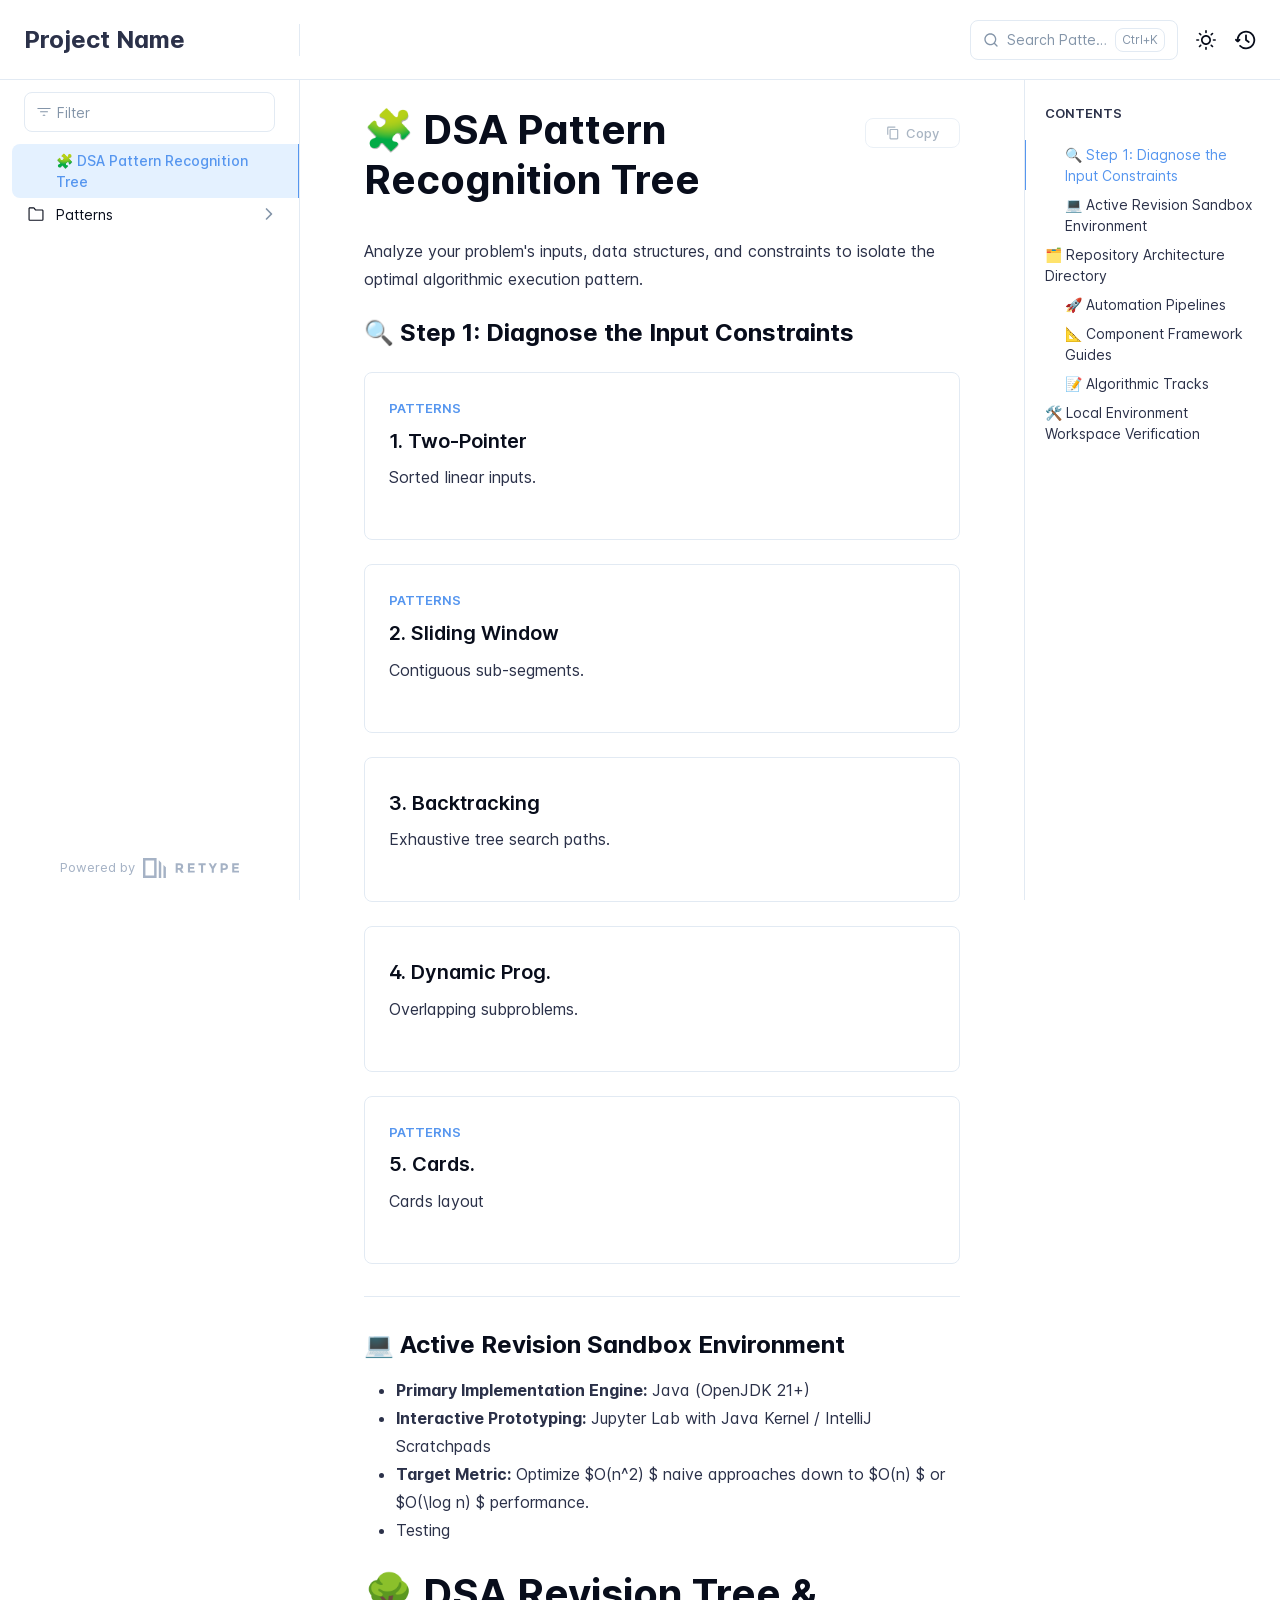
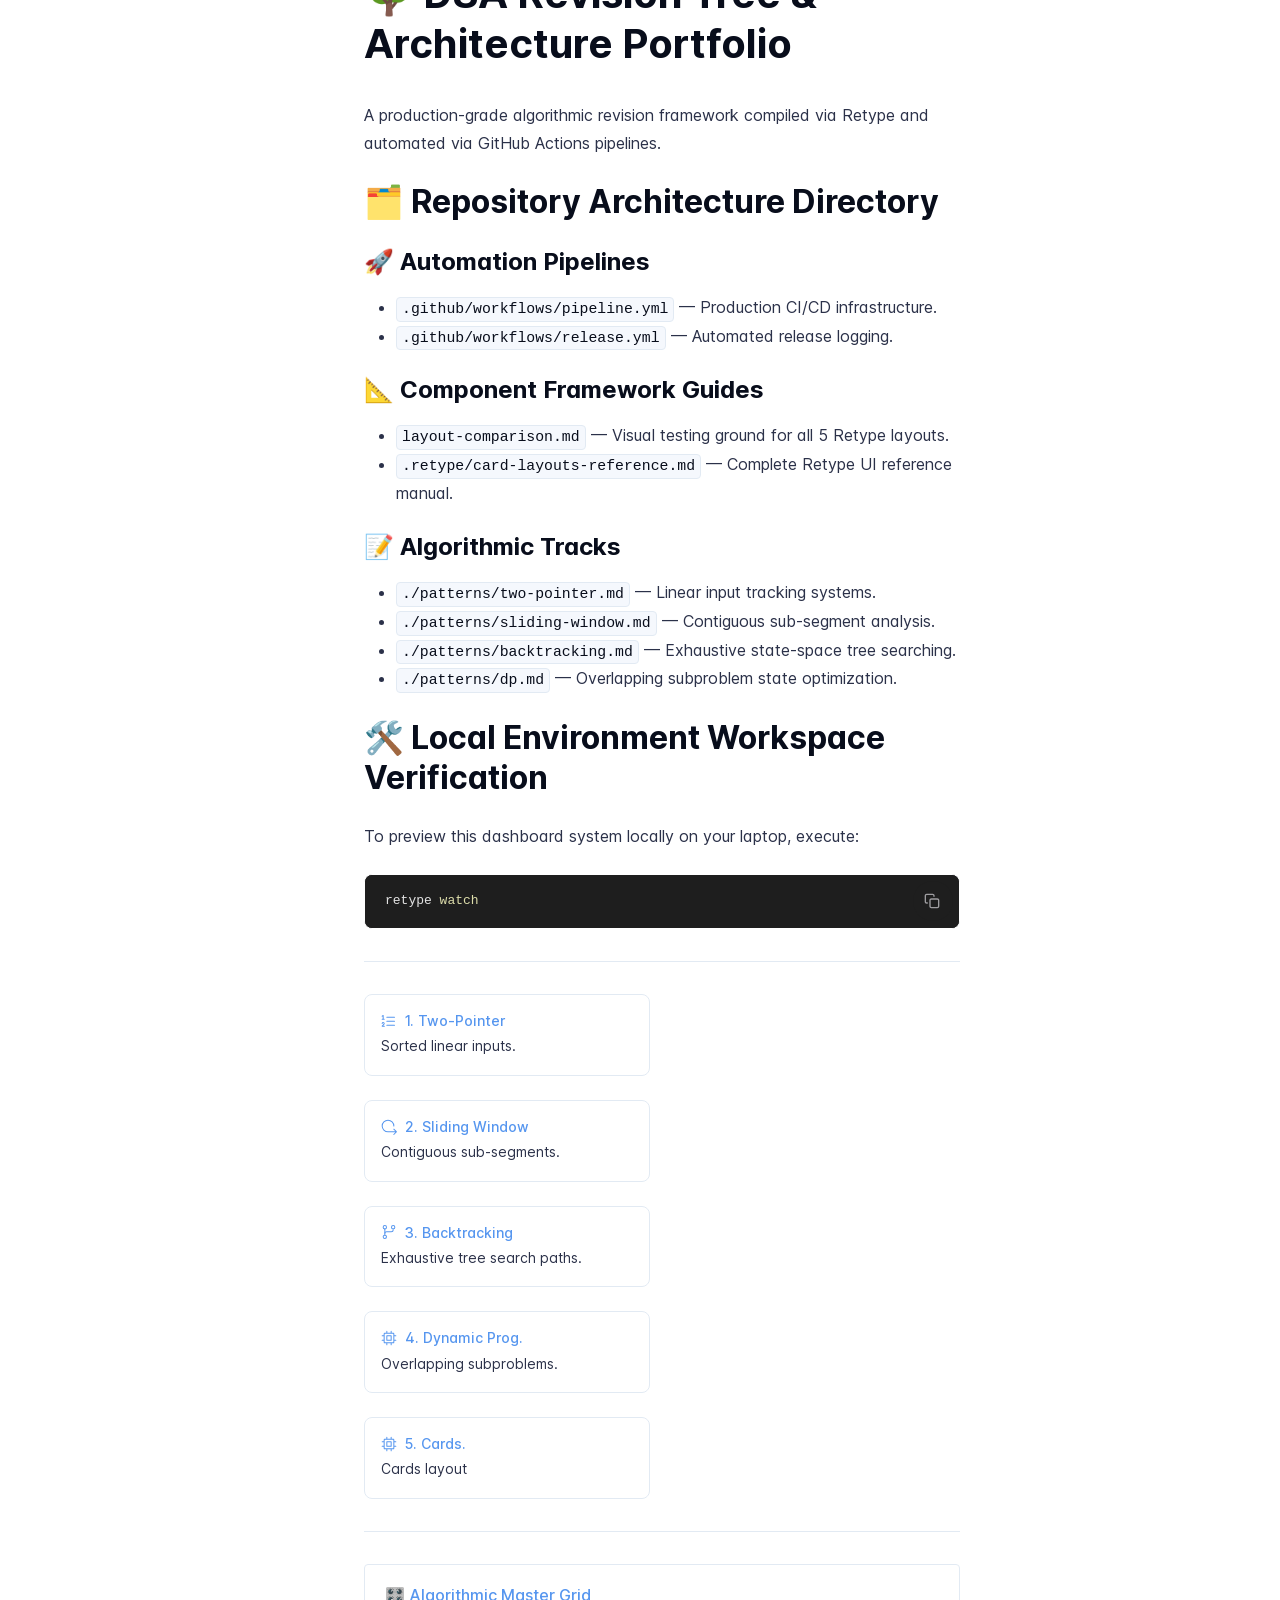
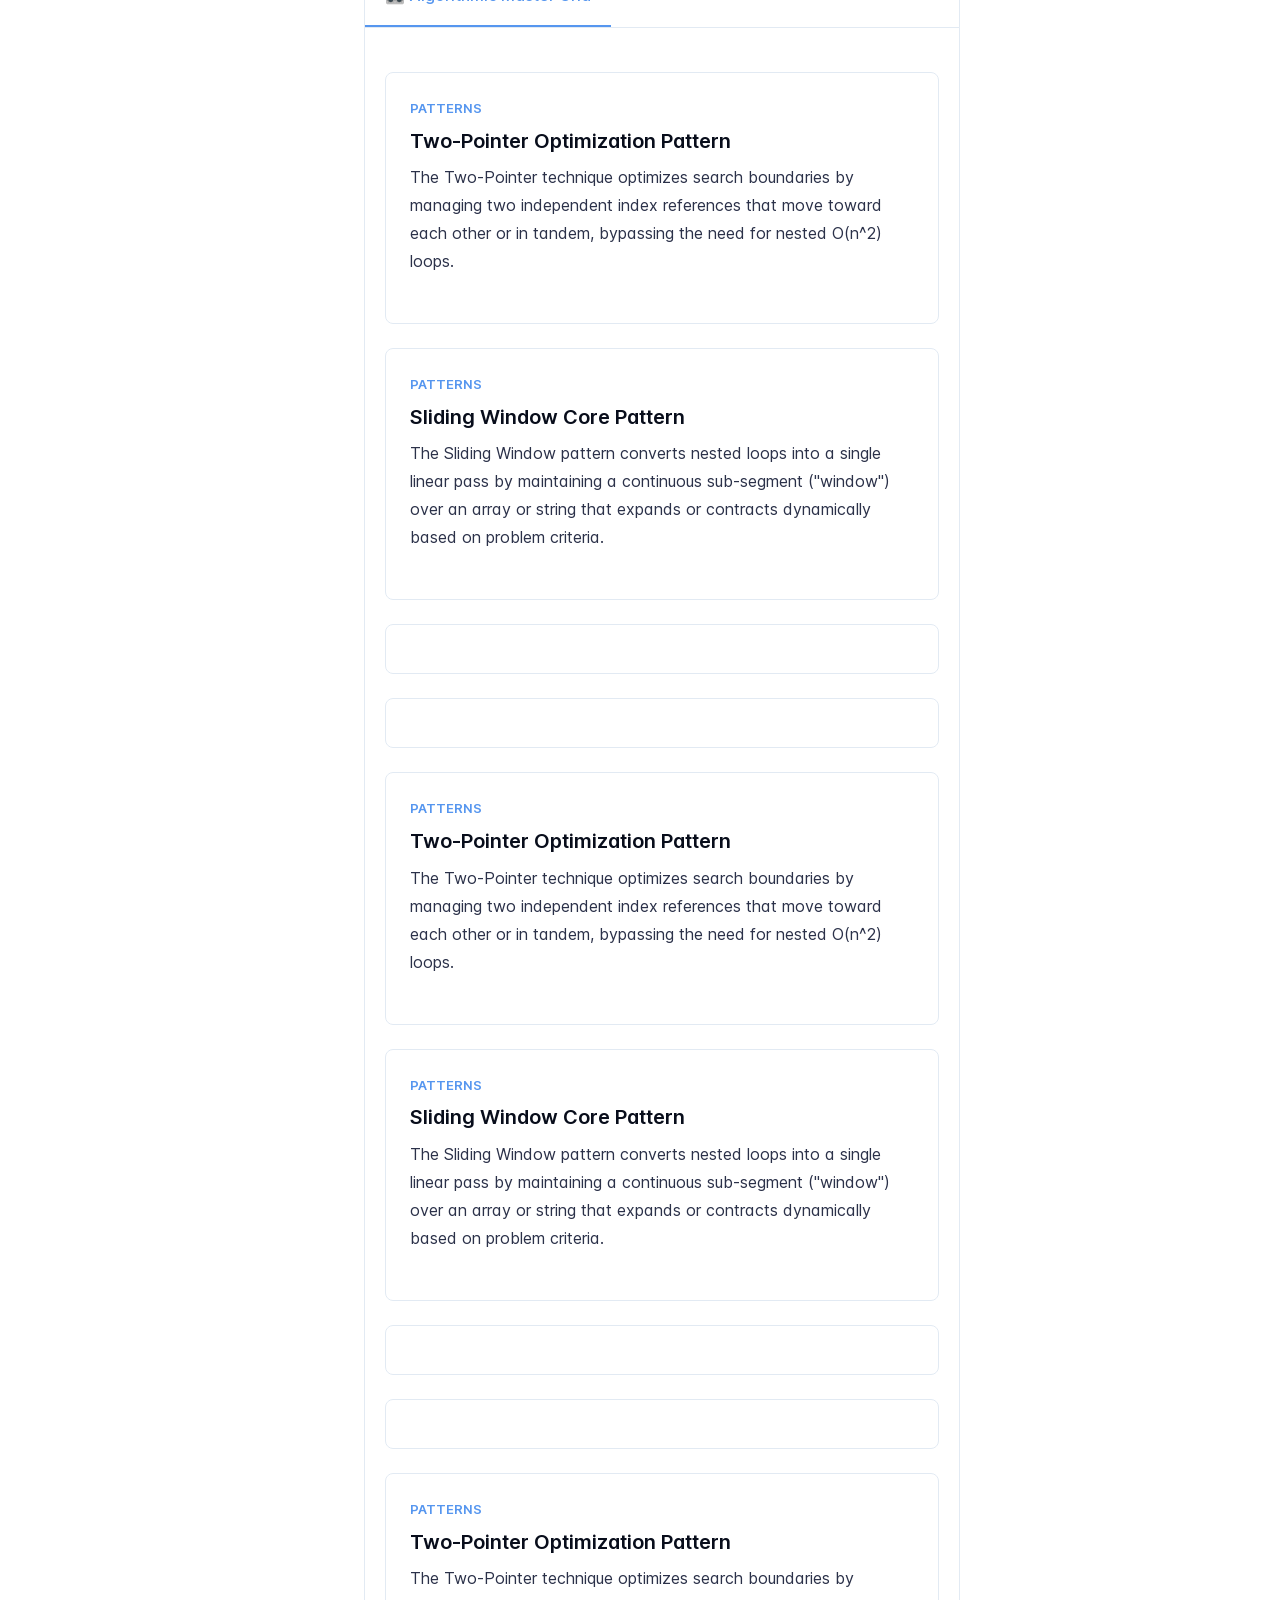
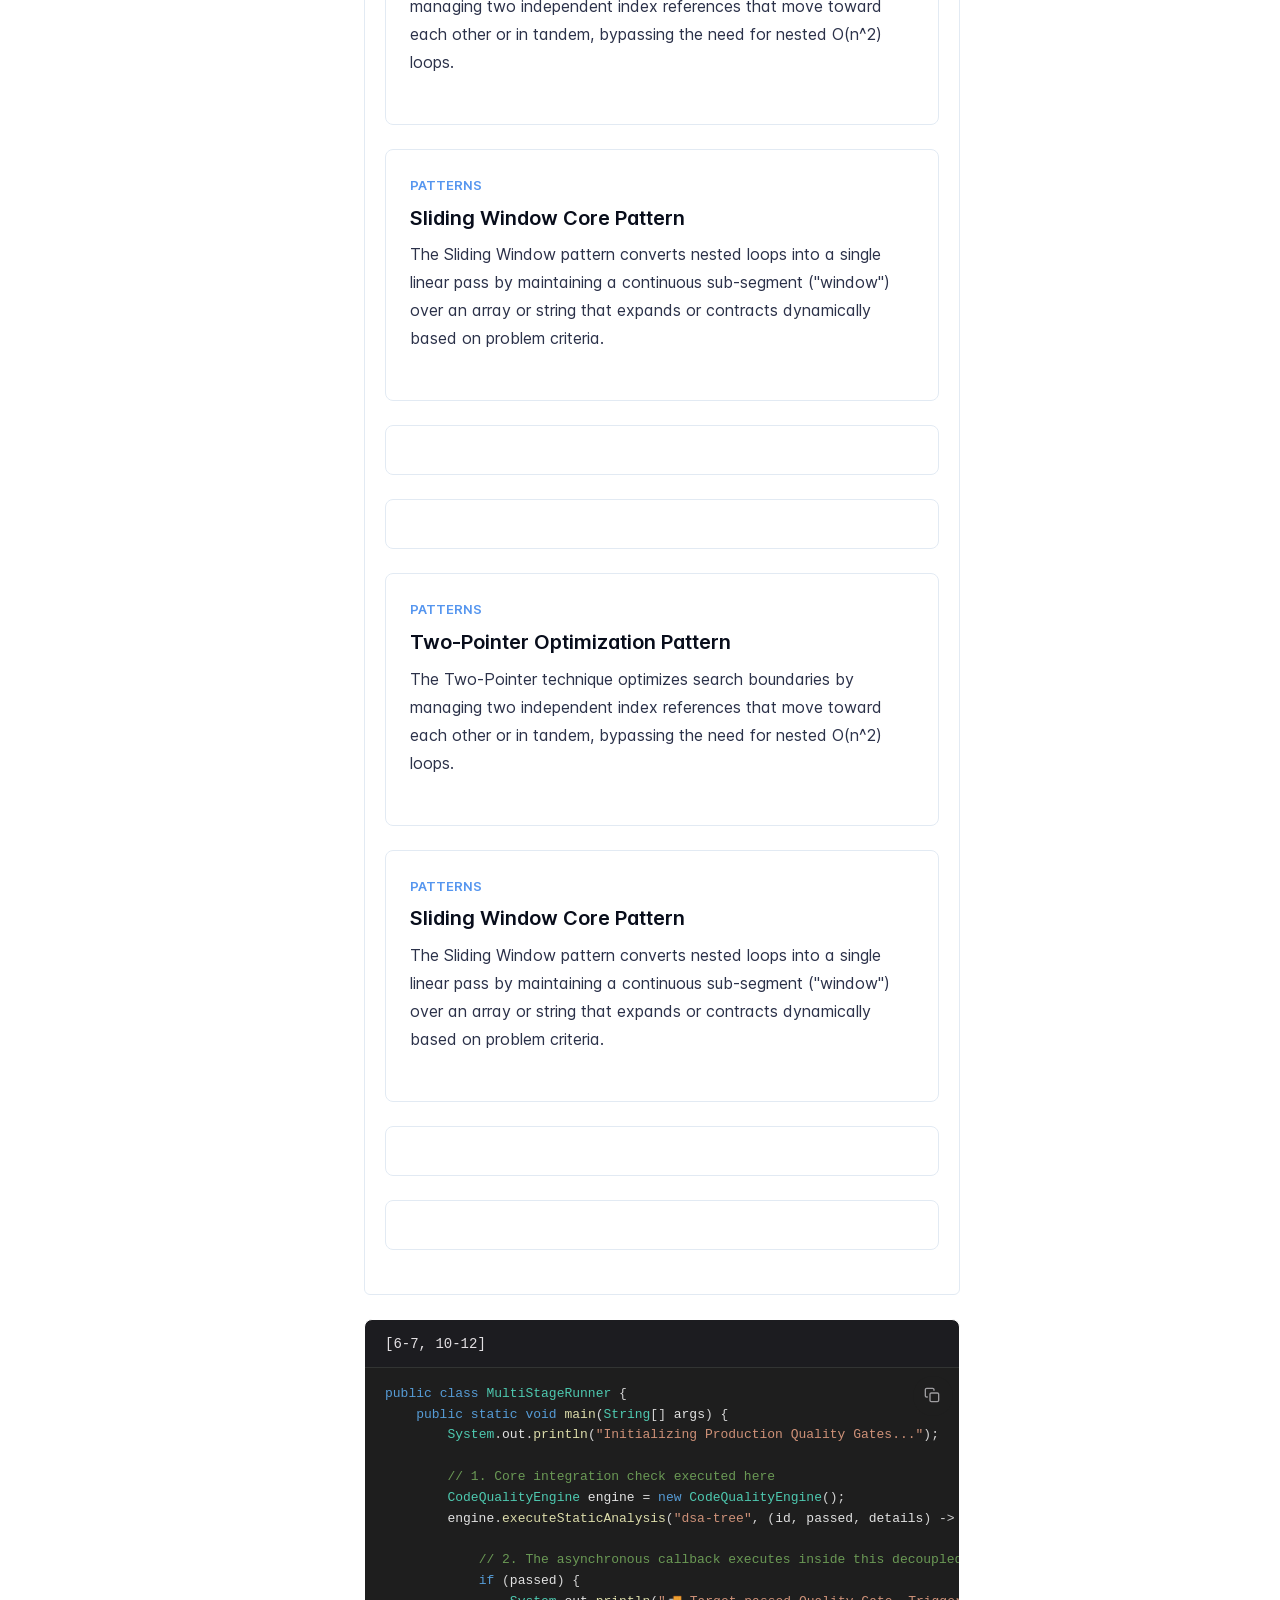
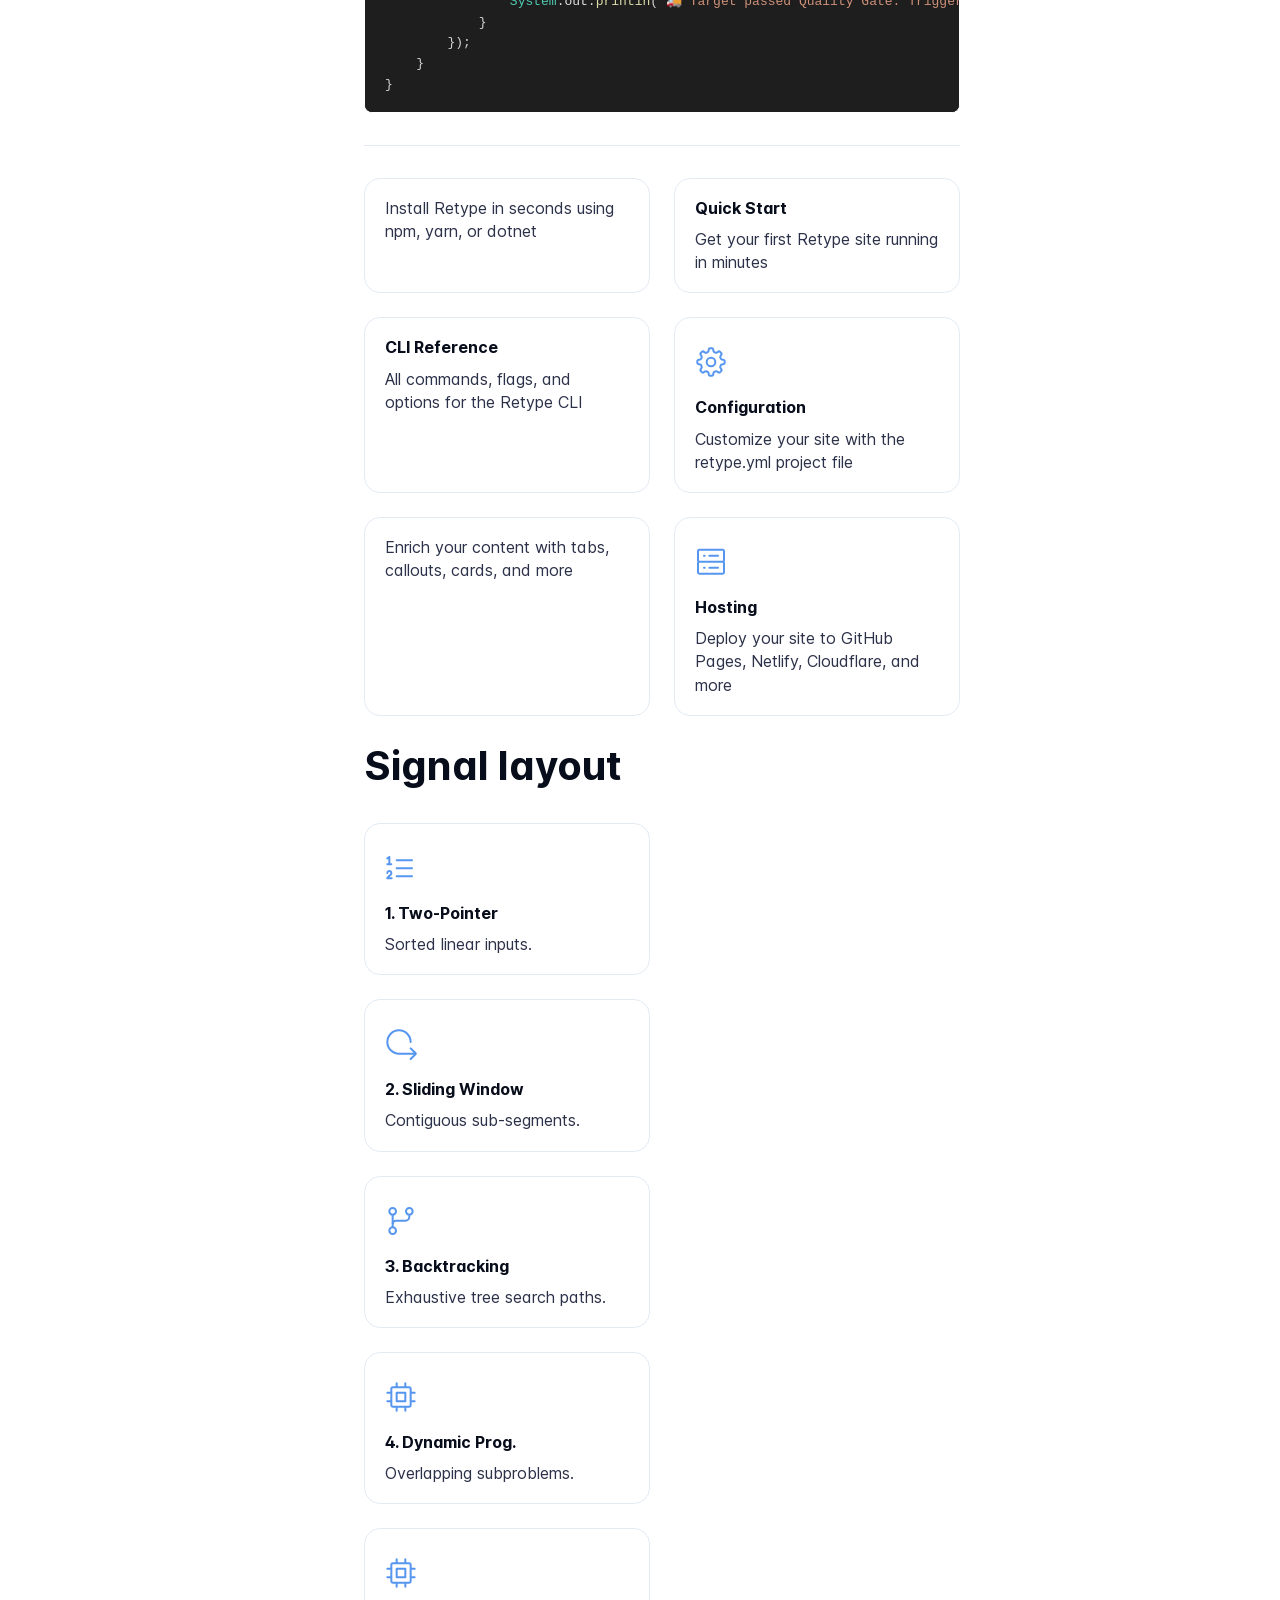
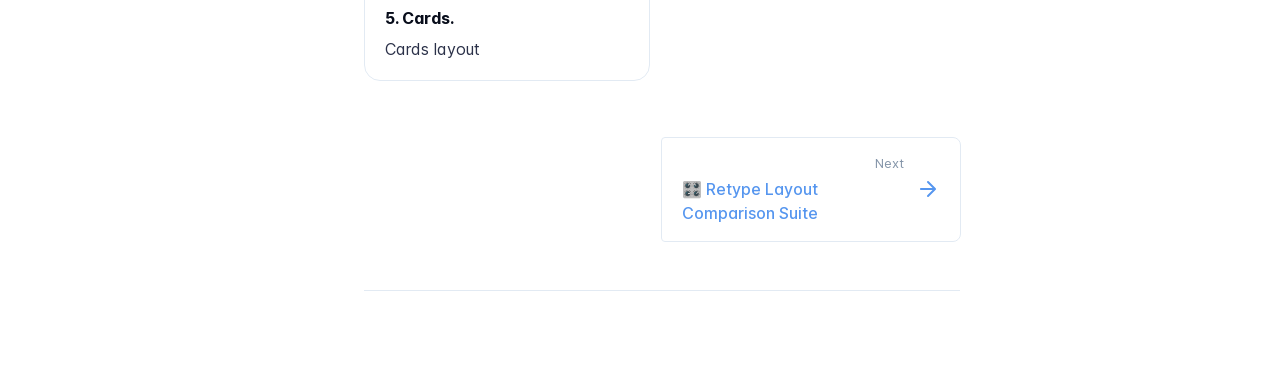
==== commit 7da0192e: "Refreshes Retype-generated documentation. Process triggered by algopractice." ====
--- a/index.html
+++ b/index.html
@@ -4,7 +4,7 @@
     <meta charset="UTF-8">
     <meta name="viewport" content="width=device-width,initial-scale=1">
     <meta name="color-scheme" content="light dark">
-    <meta name="turbo-cache-control" content="no-cache" data-turbo-track="reload" data-track-token="4.6.0.836619342614">
+    <meta name="turbo-cache-control" content="no-cache" data-turbo-track="reload" data-track-token="4.6.0.836619894404">
 
     <!-- See retype.com -->
     <meta name="generator" content="Retype 4.6.0">
@@ -37,12 +37,12 @@
 
     <script data-cfasync="false">(function(){var cl=document.documentElement.classList,ls=localStorage.getItem("retype_scheme"),hd=cl.contains("dark"),hl=cl.contains("light"),wm=window.matchMedia&&window.matchMedia("(prefers-color-scheme: dark)").matches;if(ls==="dark"||(!ls&&wm&&!hd&&!hl)){cl.remove("light");cl.add("dark")}else if(ls==="light"||(!ls&&!wm&&!hd&&!hl)){cl.remove("dark");cl.add("light")}})();</script>
 
-    <link href="resources/css/retype.css?v=4.6.0.836619342614" rel="stylesheet">
-
-    <script data-cfasync="false" src="resources/js/config.js?v=4.6.0.836619342614" data-turbo-eval="false" defer></script>
+    <link href="resources/css/retype.css?v=4.6.0.836619894404" rel="stylesheet">
+
+    <script data-cfasync="false" src="resources/js/config.js?v=4.6.0.836619894404" data-turbo-eval="false" defer></script>
     <script data-cfasync="false" src="resources/js/retype.js?v=4.6.0" data-turbo-eval="false" defer></script>
-    <script id="lunr-js" data-cfasync="false" src="resources/js/lunr.js?v=4.6.0.836619342614" data-turbo-eval="false" defer></script>
-    <script id="prism-js" data-cfasync="false" src="resources/js/prism.js?v=4.6.0.836619342614" defer></script>
+    <script id="lunr-js" data-cfasync="false" src="resources/js/lunr.js?v=4.6.0.836619894404" data-turbo-eval="false" defer></script>
+    <script id="prism-js" data-cfasync="false" src="resources/js/prism.js?v=4.6.0.836619894404" defer></script>
 </head>
 <body>
     <div id="retype-app" class="relative text-base antialiased text-base-text bg-base-bg font-body">
@@ -181,10 +181,11 @@
 </p>
 <p>
 <div class="card-container">
-    <a href="./layout-comparison.md" class="group card no-link">
-        <div class="p-card-padding">
+    <a href="patterns/layout-test/" class="group card no-link">
+        <div class="p-card-padding">
+            <div class="text-card-kicker font-card-kicker text-card-kicker-text card-kicker-case">Patterns</div>
             <div class="mt-2 text-card-title font-card-title leading-card-title text-card-title-text md:text-card-title-md">5. Cards.</div>
-            <div class="line-clamp-7"><p class="mt-card-description-margin-top text-card-description-text">Cards layout</p></div>
+            <div class="line-clamp-5"><p class="mt-card-description-margin-top text-card-description-text">Cards layout</p></div>
         </div>
     </a>
 </div>
@@ -287,7 +288,7 @@
 <p>
 <div class="card-compact-group">
 <div class="card-compact-container">
-    <a href="./layout-comparison.md" class="group card-compact no-link">
+    <a href="patterns/layout-test/" class="group card-compact no-link">
         <div class="card-compact-body">
             <div class="card-compact-header">
                 <span class="card-compact-icon inline-flex shrink-0"><svg xmlns="http://www.w3.org/2000/svg" width="20" height="20" viewBox="0 0 24 24" role="presentation" fill="currentColor"><!--icon--><path d="M8.75 8h6.5a.75.75 0 0 1 .75.75v6.5a.75.75 0 0 1-.75.75h-6.5a.75.75 0 0 1-.75-.75v-6.5A.75.75 0 0 1 8.75 8Zm.75 6.5h5v-5h-5Z"/><path d="M15.25 1a.75.75 0 0 1 .75.75V4h2.25c.966 0 1.75.784 1.75 1.75V8h2.25a.75.75 0 0 1 0 1.5H20v5h2.25a.75.75 0 0 1 0 1.5H20v2.25A1.75 1.75 0 0 1 18.25 20H16v2.25a.75.75 0 0 1-1.5 0V20h-5v2.25a.75.75 0 0 1-1.5 0V20H5.75A1.75 1.75 0 0 1 4 18.25V16H1.75a.75.75 0 0 1 0-1.5H4v-5H1.75a.75.75 0 0 1 0-1.5H4V5.75C4 4.784 4.784 4 5.75 4H8V1.75a.75.75 0 0 1 1.5 0V4h5V1.75a.75.75 0 0 1 .75-.75Zm3 17.5a.25.25 0 0 0 .25-.25V5.75a.25.25 0 0 0-.25-.25H5.75a.25.25 0 0 0-.25.25v12.5c0 .138.112.25.25.25Z"/></svg></span>
@@ -434,9 +435,9 @@
 </p>
 </doc-tab>
 </doc-tabs>
-<div id="-local-environment-workspace-verification-code-2" class="codeblock-wrapper"><doc-codeblock>
-<pre translate="no" class="language-none"><code v-pre class="language-none">java [6-7, 10-12]
-public class MultiStageRunner {
+<div id="-local-environment-workspace-verification-6-7-10-12" class="codeblock-wrapper"><doc-codeblock>
+<div class="codeblock-title">[6-7, 10-12]</div>
+<pre translate="no" class="language-java"><code v-pre class="language-java">public class MultiStageRunner {
     public static void main(String[] args) {
         System.out.println(&quot;Initializing Production Quality Gates...&quot;);
         
@@ -509,6 +510,83 @@
 </div>
 </div>
 </p>
+<h1 id="signal-layout">Signal layout</h1>
+<div class="cards"><p>
+<div class="card-signal-group">
+<div class="card-signal-container">
+    <a href="patterns/two-pointer/" class="group card-signal no-link">
+        <div class="card-signal-body">
+            <div class="card-signal-media-row">
+                <span class="card-signal-media card-signal-icon"><svg xmlns="http://www.w3.org/2000/svg" viewBox="0 0 24 24" role="presentation" fill="currentColor"><!--icon--><path d="M3.604 3.089A.75.75 0 0 1 4 3.75V8.5h.75a.75.75 0 0 1 0 1.5h-3a.75.75 0 1 1 0-1.5h.75V5.151l-.334.223a.75.75 0 0 1-.832-1.248l1.5-1a.75.75 0 0 1 .77-.037ZM8.75 5.5a.75.75 0 0 0 0 1.5h11.5a.75.75 0 0 0 0-1.5H8.75Zm0 6a.75.75 0 0 0 0 1.5h11.5a.75.75 0 0 0 0-1.5H8.75Zm0 6a.75.75 0 0 0 0 1.5h11.5a.75.75 0 0 0 0-1.5H8.75ZM5.5 15.75c0-.704-.271-1.286-.72-1.686a2.302 2.302 0 0 0-1.53-.564c-.535 0-1.094.178-1.53.565-.449.399-.72.982-.72 1.685a.75.75 0 0 0 1.5 0c0-.296.104-.464.217-.564A.805.805 0 0 1 3.25 15c.215 0 .406.072.533.185.113.101.217.268.217.565 0 .332-.069.48-.21.657-.092.113-.216.24-.403.419l-.147.14c-.152.144-.33.313-.52.504l-1.5 1.5a.75.75 0 0 0-.22.53v.25c0 .414.336.75.75.75H5A.75.75 0 0 0 5 19H3.31l.47-.47c.176-.176.333-.324.48-.465l.165-.156a5.98 5.98 0 0 0 .536-.566c.358-.447.539-.925.539-1.593Z"/></svg></span>
+            </div>
+            <div class="card-signal-title">1. Two-Pointer</div>
+            <p class="card-signal-description">Sorted linear inputs.</p>
+        </div>
+    </a>
+</div>
+</div>
+</p>
+<p>
+<div class="card-signal-group">
+<div class="card-signal-container">
+    <a href="patterns/sliding-window/" class="group card-signal no-link">
+        <div class="card-signal-body">
+            <div class="card-signal-media-row">
+                <span class="card-signal-media card-signal-icon"><svg xmlns="http://www.w3.org/2000/svg" viewBox="0 0 24 24" role="presentation" fill="currentColor"><!--icon--><path d="M2.5 10.5a8 8 0 1 1 16 0 .75.75 0 0 0 1.5 0 9.5 9.5 0 1 0-9.5 9.5h10.94l-2.72 2.72a.75.75 0 1 0 1.06 1.06l3.735-3.735c.44-.439.44-1.151 0-1.59L19.78 14.72a.75.75 0 0 0-1.06 1.06l2.72 2.72H10.5a8 8 0 0 1-8-8Z"/></svg></span>
+            </div>
+            <div class="card-signal-title">2. Sliding Window</div>
+            <p class="card-signal-description">Contiguous sub-segments.</p>
+        </div>
+    </a>
+</div>
+</div>
+</p>
+<p>
+<div class="card-signal-group">
+<div class="card-signal-container">
+    <a href="./patterns/backtracking.md" class="group card-signal no-link">
+        <div class="card-signal-body">
+            <div class="card-signal-media-row">
+                <span class="card-signal-media card-signal-icon"><svg xmlns="http://www.w3.org/2000/svg" viewBox="0 0 24 24" role="presentation" fill="currentColor"><!--icon--><path d="M15 4.75a3.25 3.25 0 1 1 6.5 0 3.25 3.25 0 0 1-6.5 0ZM2.5 19.25a3.25 3.25 0 1 1 6.5 0 3.25 3.25 0 0 1-6.5 0Zm0-14.5a3.25 3.25 0 1 1 6.5 0 3.25 3.25 0 0 1-6.5 0ZM5.75 6.5a1.75 1.75 0 1 0-.001-3.501A1.75 1.75 0 0 0 5.75 6.5Zm0 14.5a1.75 1.75 0 1 0-.001-3.501A1.75 1.75 0 0 0 5.75 21Zm12.5-14.5a1.75 1.75 0 1 0-.001-3.501A1.75 1.75 0 0 0 18.25 6.5Z"/><path d="M5.75 16.75A.75.75 0 0 1 5 16V8a.75.75 0 0 1 1.5 0v8a.75.75 0 0 1-.75.75Z"/><path d="M17.5 8.75v-1H19v1a3.75 3.75 0 0 1-3.75 3.75h-7a1.75 1.75 0 0 0-1.75 1.75H5A3.25 3.25 0 0 1 8.25 11h7a2.25 2.25 0 0 0 2.25-2.25Z"/></svg></span>
+            </div>
+            <div class="card-signal-title">3. Backtracking</div>
+            <p class="card-signal-description">Exhaustive tree search paths.</p>
+        </div>
+    </a>
+</div>
+</div>
+</p>
+<p>
+<div class="card-signal-group">
+<div class="card-signal-container">
+    <a href="./patterns/dp.md" class="group card-signal no-link">
+        <div class="card-signal-body">
+            <div class="card-signal-media-row">
+                <span class="card-signal-media card-signal-icon"><svg xmlns="http://www.w3.org/2000/svg" viewBox="0 0 24 24" role="presentation" fill="currentColor"><!--icon--><path d="M8.75 8h6.5a.75.75 0 0 1 .75.75v6.5a.75.75 0 0 1-.75.75h-6.5a.75.75 0 0 1-.75-.75v-6.5A.75.75 0 0 1 8.75 8Zm.75 6.5h5v-5h-5Z"/><path d="M15.25 1a.75.75 0 0 1 .75.75V4h2.25c.966 0 1.75.784 1.75 1.75V8h2.25a.75.75 0 0 1 0 1.5H20v5h2.25a.75.75 0 0 1 0 1.5H20v2.25A1.75 1.75 0 0 1 18.25 20H16v2.25a.75.75 0 0 1-1.5 0V20h-5v2.25a.75.75 0 0 1-1.5 0V20H5.75A1.75 1.75 0 0 1 4 18.25V16H1.75a.75.75 0 0 1 0-1.5H4v-5H1.75a.75.75 0 0 1 0-1.5H4V5.75C4 4.784 4.784 4 5.75 4H8V1.75a.75.75 0 0 1 1.5 0V4h5V1.75a.75.75 0 0 1 .75-.75Zm3 17.5a.25.25 0 0 0 .25-.25V5.75a.25.25 0 0 0-.25-.25H5.75a.25.25 0 0 0-.25.25v12.5c0 .138.112.25.25.25Z"/></svg></span>
+            </div>
+            <div class="card-signal-title">4. Dynamic Prog.</div>
+            <p class="card-signal-description">Overlapping subproblems.</p>
+        </div>
+    </a>
+</div>
+</div>
+</p>
+<p>
+<div class="card-signal-group">
+<div class="card-signal-container">
+    <a href="patterns/layout-test/" class="group card-signal no-link">
+        <div class="card-signal-body">
+            <div class="card-signal-media-row">
+                <span class="card-signal-media card-signal-icon"><svg xmlns="http://www.w3.org/2000/svg" viewBox="0 0 24 24" role="presentation" fill="currentColor"><!--icon--><path d="M8.75 8h6.5a.75.75 0 0 1 .75.75v6.5a.75.75 0 0 1-.75.75h-6.5a.75.75 0 0 1-.75-.75v-6.5A.75.75 0 0 1 8.75 8Zm.75 6.5h5v-5h-5Z"/><path d="M15.25 1a.75.75 0 0 1 .75.75V4h2.25c.966 0 1.75.784 1.75 1.75V8h2.25a.75.75 0 0 1 0 1.5H20v5h2.25a.75.75 0 0 1 0 1.5H20v2.25A1.75 1.75 0 0 1 18.25 20H16v2.25a.75.75 0 0 1-1.5 0V20h-5v2.25a.75.75 0 0 1-1.5 0V20H5.75A1.75 1.75 0 0 1 4 18.25V16H1.75a.75.75 0 0 1 0-1.5H4v-5H1.75a.75.75 0 0 1 0-1.5H4V5.75C4 4.784 4.784 4 5.75 4H8V1.75a.75.75 0 0 1 1.5 0V4h5V1.75a.75.75 0 0 1 .75-.75Zm3 17.5a.25.25 0 0 0 .25-.25V5.75a.25.25 0 0 0-.25-.25H5.75a.25.25 0 0 0-.25.25v12.5c0 .138.112.25.25.25Z"/></svg></span>
+            </div>
+            <div class="card-signal-title">5. Cards.</div>
+            <p class="card-signal-description">Cards layout</p>
+        </div>
+    </a>
+</div>
+</div>
+</p>
+</div>
 
                 
                 <!-- Required only on API pages -->
@@ -521,10 +599,10 @@
                     </div>
             
                     <div class="w-1/2">
-                        <a class="px-5 py-4 -mx-px h-full flex items-center justify-end break-normal font-medium text-body-link border border-base-border hover:border-base-border-hover rounded-l rounded-r-lg transition-colors duration-150 relative hover:z-5" href="patterns/sliding-window/">
+                        <a class="px-5 py-4 -mx-px h-full flex items-center justify-end break-normal font-medium text-body-link border border-base-border hover:border-base-border-hover rounded-l rounded-r-lg transition-colors duration-150 relative hover:z-5" href="patterns/layout-test/">
                             <span>
                                 <span class="block text-xs font-normal text-right text-base-text-muted">Next</span>
-                                <span class="block mt-1">Sliding Window Core Pattern</span>
+                                <span class="block mt-1">&#127899;️ Retype Layout Comparison Suite</span>
                             </span>
                             <svg xmlns="http://www.w3.org/2000/svg" class="ml-3" width="24" height="24" viewBox="0 0 24 24" fill="currentColor" overflow="visible"><path d="M19.92 12.38a1 1 0 00-.22-1.09l-7-7a.996.996 0 10-1.41 1.41l5.3 5.3H5c-.55 0-1 .45-1 1s.45 1 1 1h11.59l-5.29 5.29a.996.996 0 000 1.41c.19.2.44.3.7.3s.51-.1.71-.29l7-7c.09-.09.16-.21.21-.33z" /><path fill="none" d="M0 0h24v24H0z" /></svg>
                         </a>
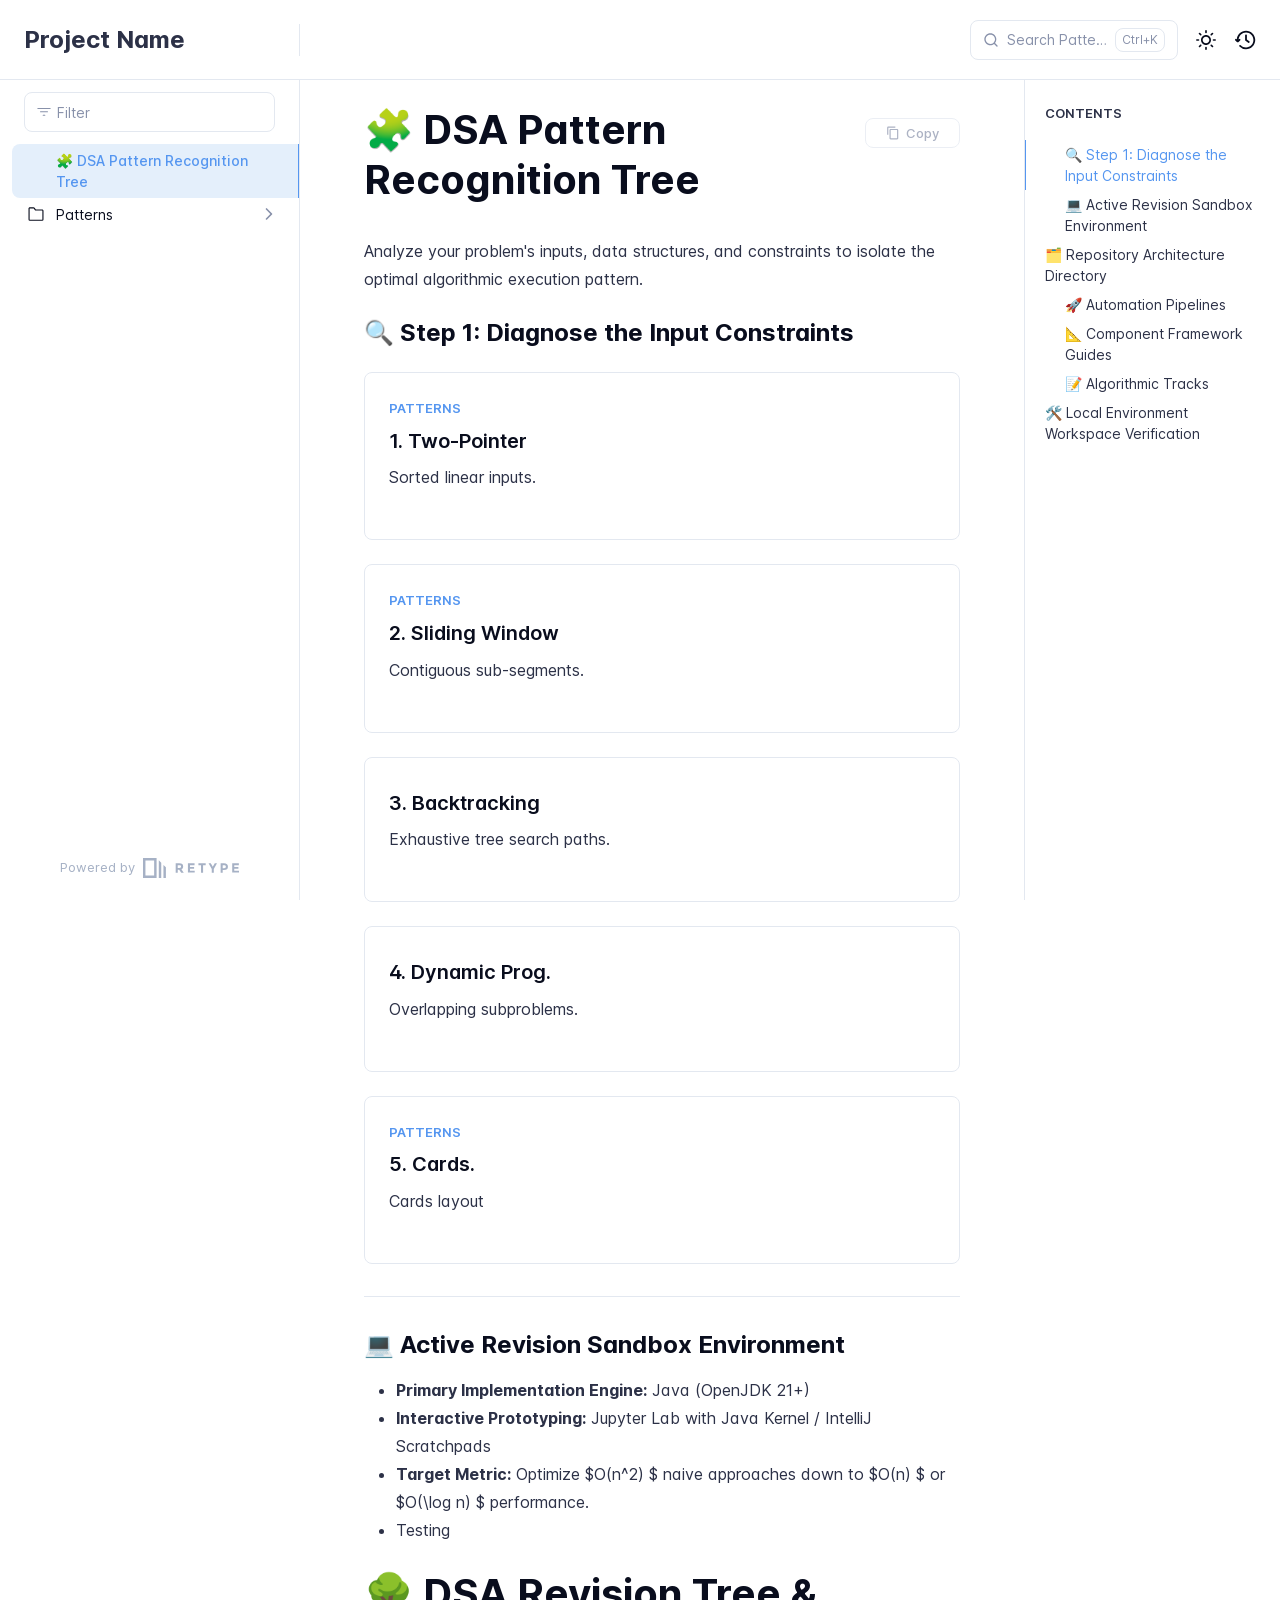
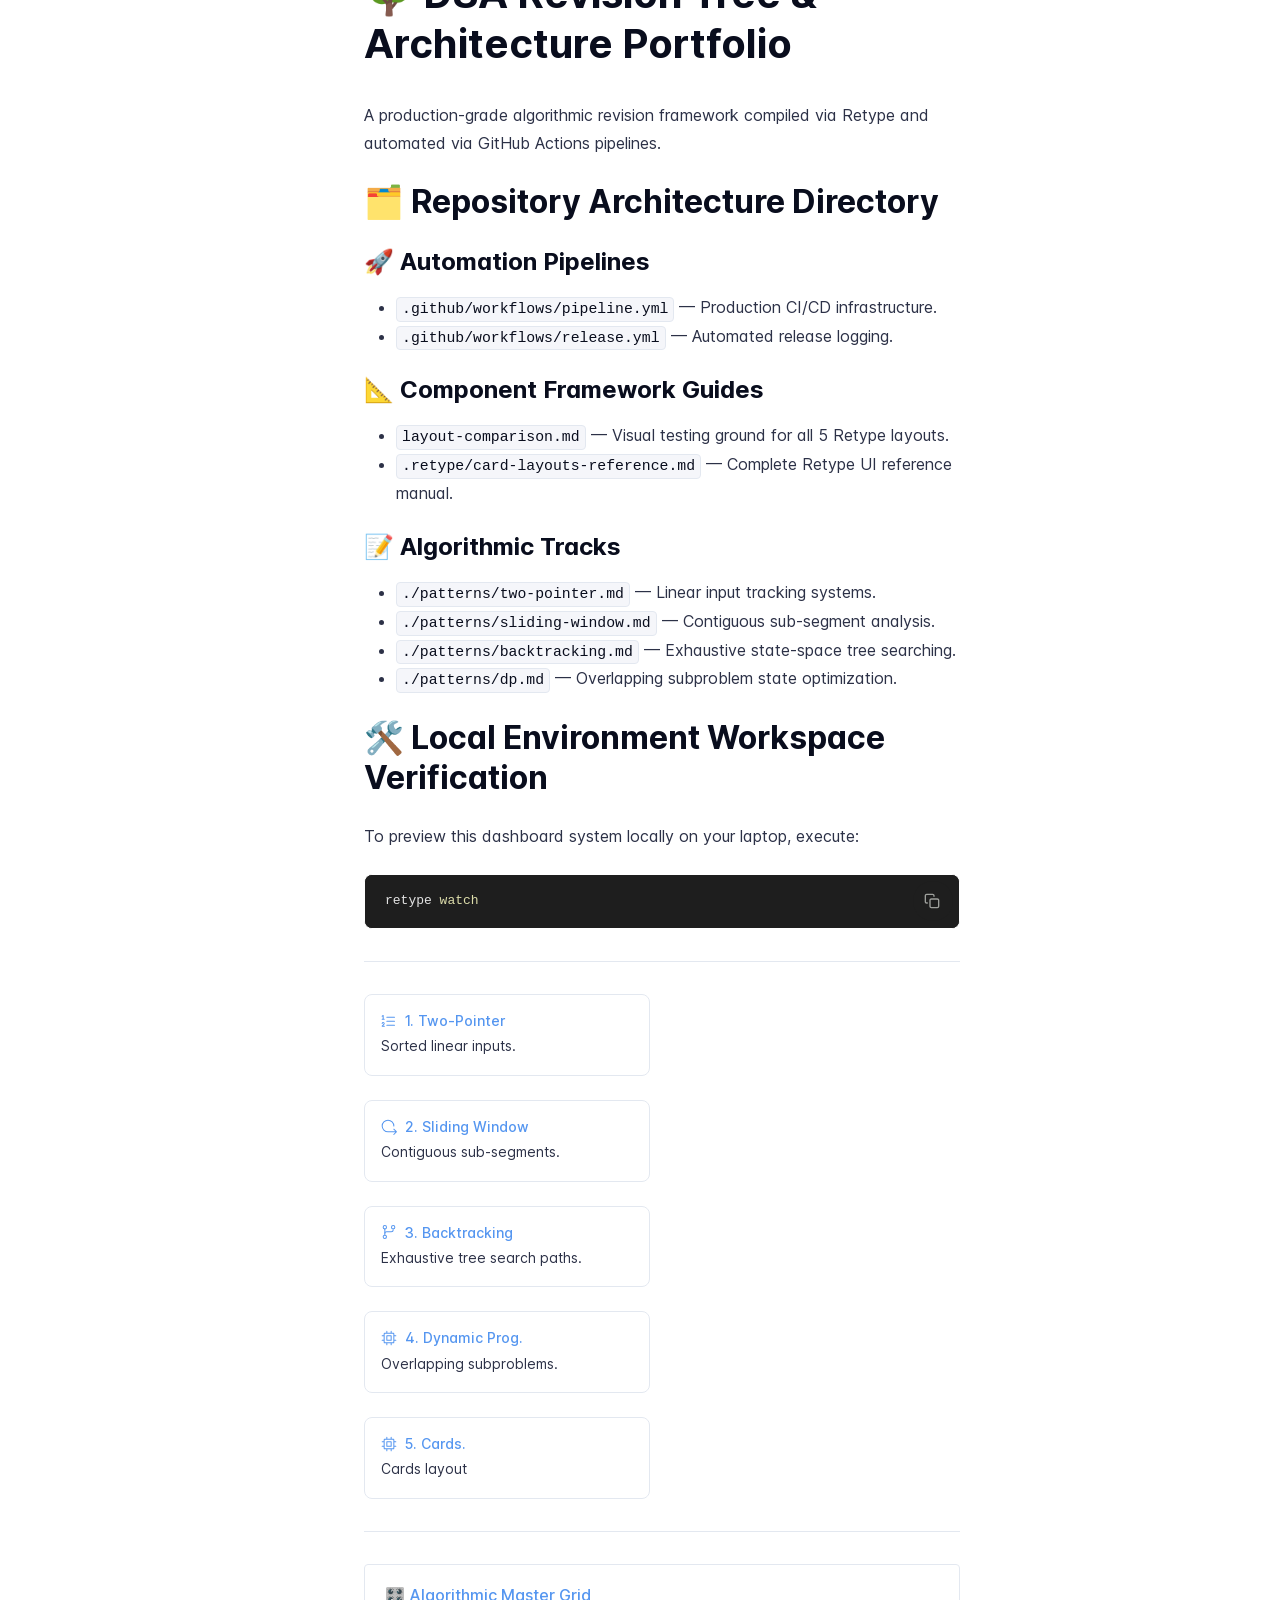
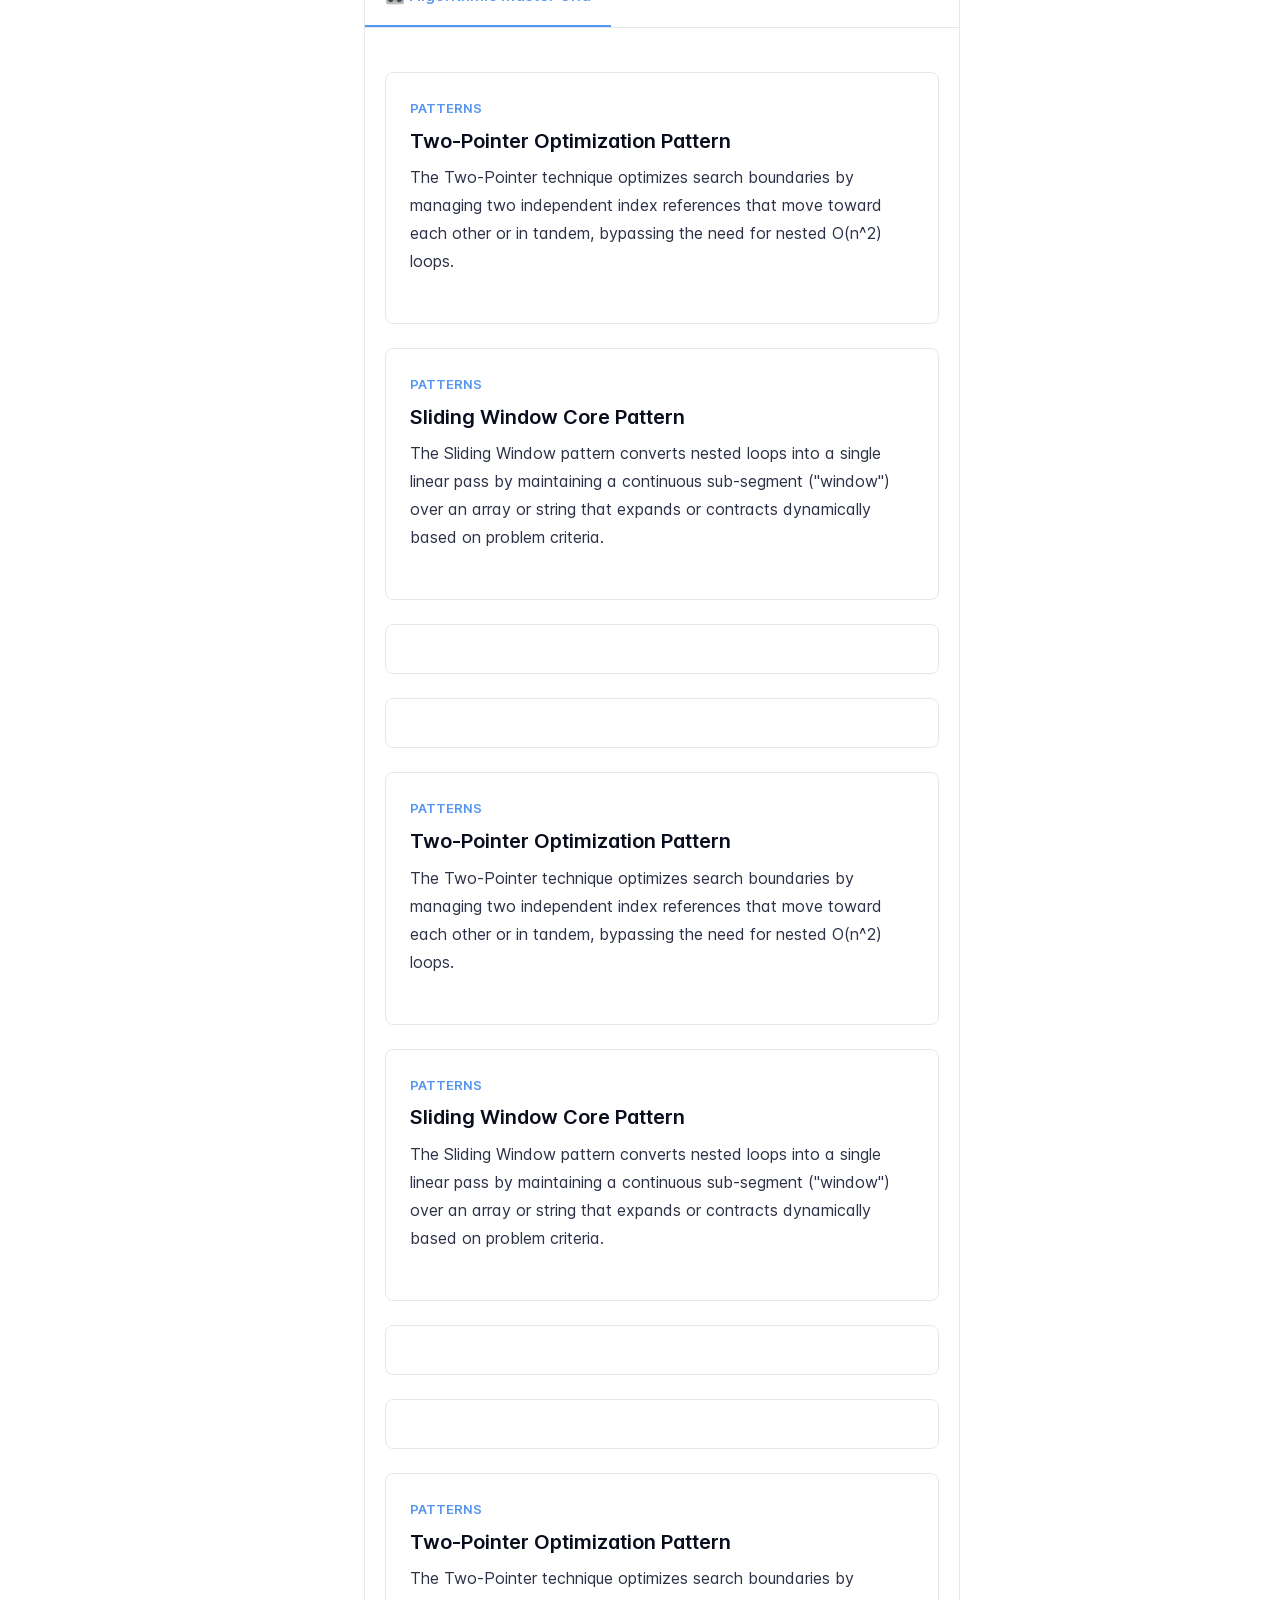
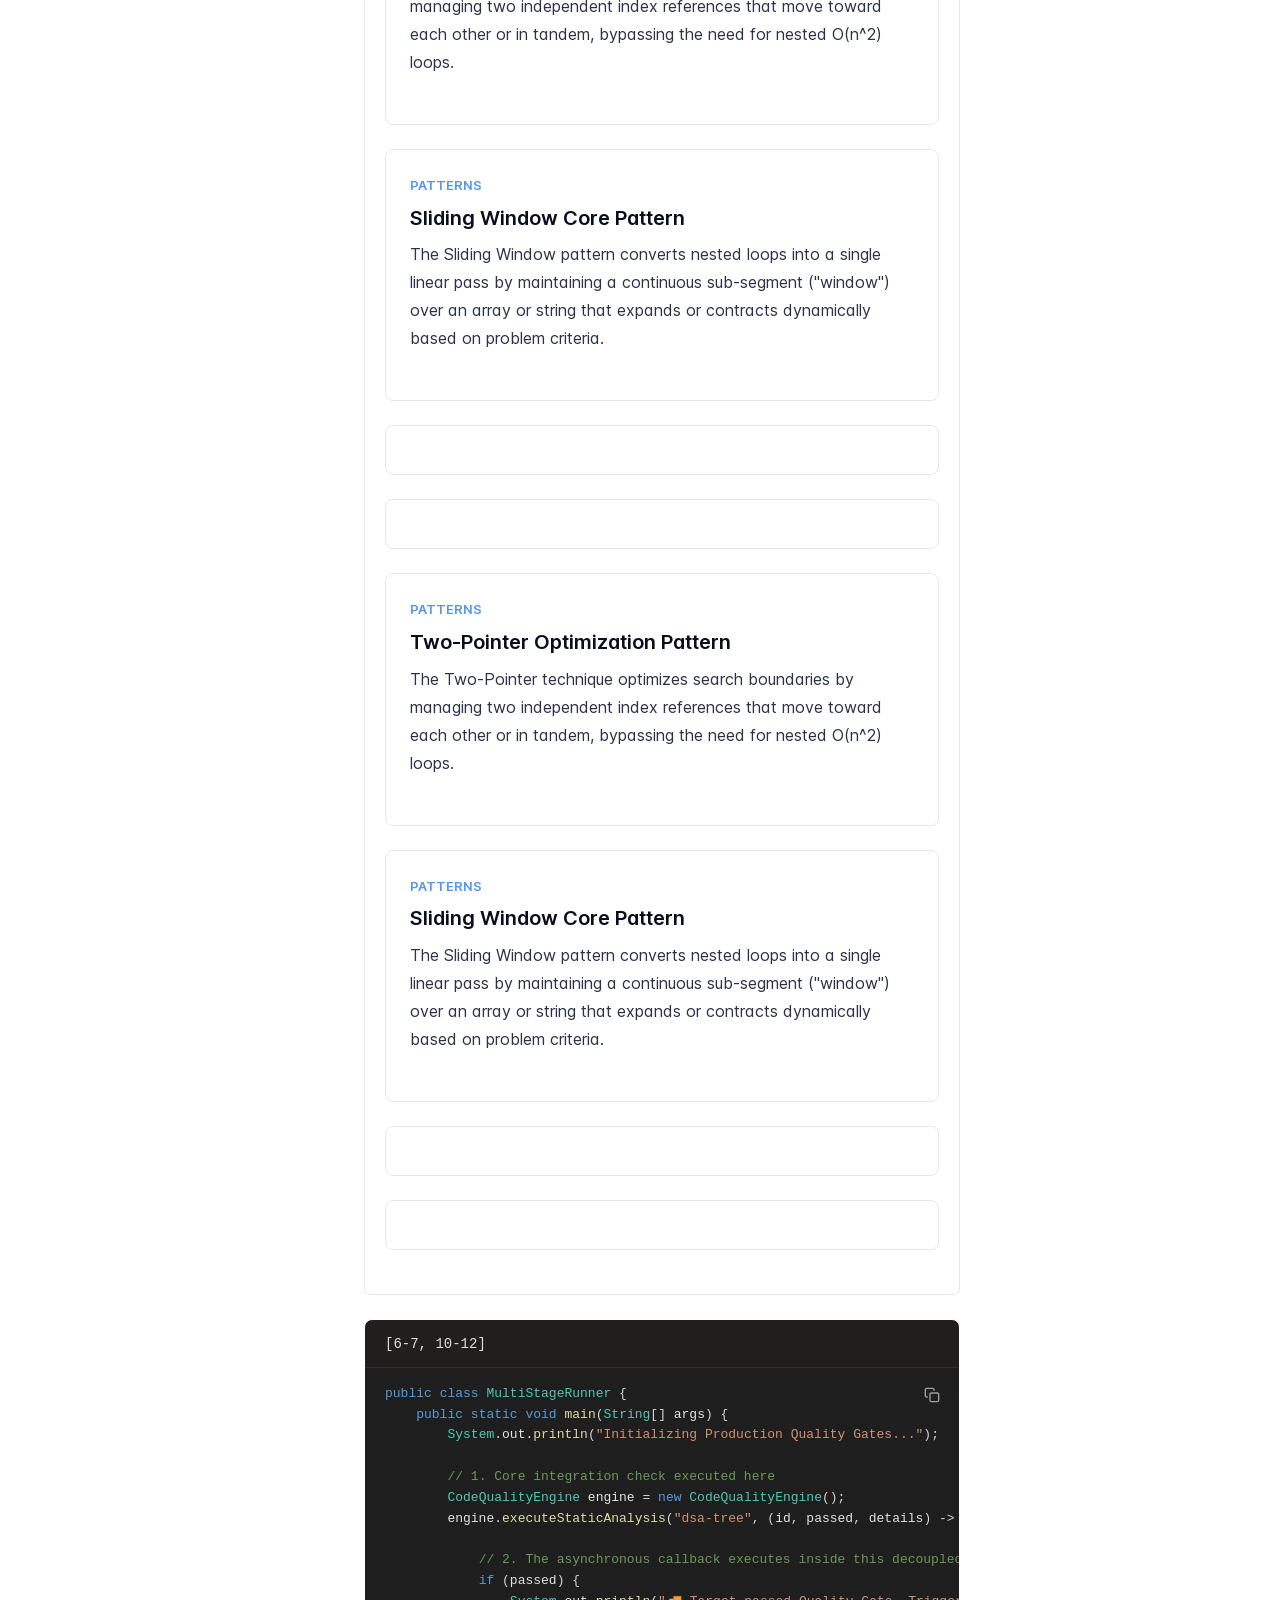
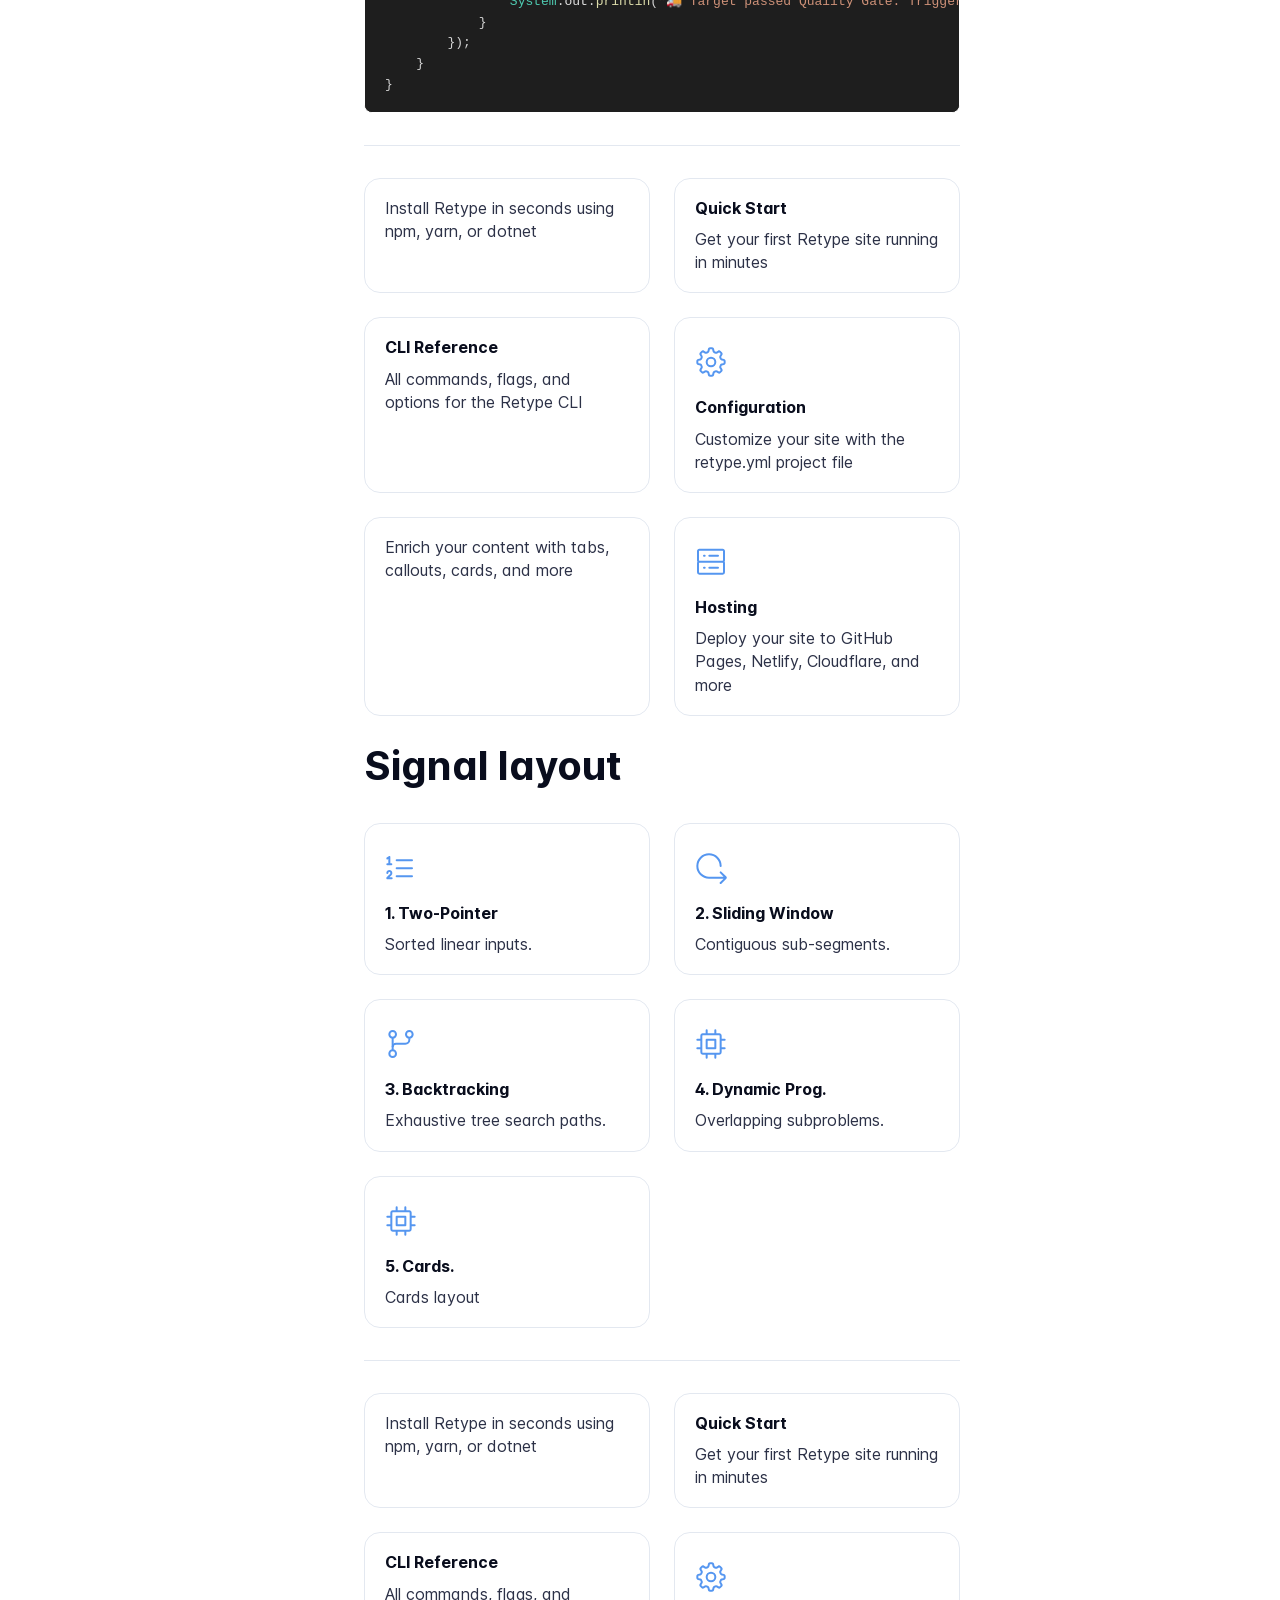
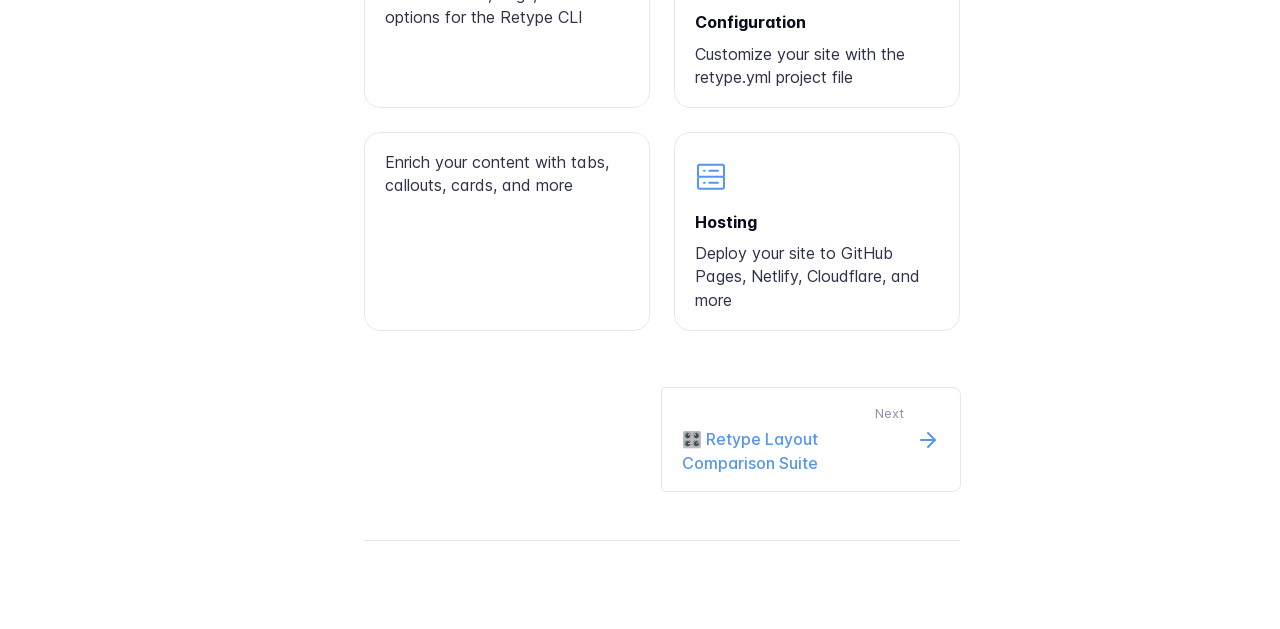
==== commit f0ecf23f: "Refreshes Retype-generated documentation. Process triggered by algopractice." ====
--- a/index.html
+++ b/index.html
@@ -4,7 +4,7 @@
     <meta charset="UTF-8">
     <meta name="viewport" content="width=device-width,initial-scale=1">
     <meta name="color-scheme" content="light dark">
-    <meta name="turbo-cache-control" content="no-cache" data-turbo-track="reload" data-track-token="4.6.0.836619894404">
+    <meta name="turbo-cache-control" content="no-cache" data-turbo-track="reload" data-track-token="4.6.0.836620176723">
 
     <!-- See retype.com -->
     <meta name="generator" content="Retype 4.6.0">
@@ -37,12 +37,12 @@
 
     <script data-cfasync="false">(function(){var cl=document.documentElement.classList,ls=localStorage.getItem("retype_scheme"),hd=cl.contains("dark"),hl=cl.contains("light"),wm=window.matchMedia&&window.matchMedia("(prefers-color-scheme: dark)").matches;if(ls==="dark"||(!ls&&wm&&!hd&&!hl)){cl.remove("light");cl.add("dark")}else if(ls==="light"||(!ls&&!wm&&!hd&&!hl)){cl.remove("dark");cl.add("light")}})();</script>
 
-    <link href="resources/css/retype.css?v=4.6.0.836619894404" rel="stylesheet">
-
-    <script data-cfasync="false" src="resources/js/config.js?v=4.6.0.836619894404" data-turbo-eval="false" defer></script>
+    <link href="resources/css/retype.css?v=4.6.0.836620176723" rel="stylesheet">
+
+    <script data-cfasync="false" src="resources/js/config.js?v=4.6.0.836620176723" data-turbo-eval="false" defer></script>
     <script data-cfasync="false" src="resources/js/retype.js?v=4.6.0" data-turbo-eval="false" defer></script>
-    <script id="lunr-js" data-cfasync="false" src="resources/js/lunr.js?v=4.6.0.836619894404" data-turbo-eval="false" defer></script>
-    <script id="prism-js" data-cfasync="false" src="resources/js/prism.js?v=4.6.0.836619894404" defer></script>
+    <script id="lunr-js" data-cfasync="false" src="resources/js/lunr.js?v=4.6.0.836620176723" data-turbo-eval="false" defer></script>
+    <script id="prism-js" data-cfasync="false" src="resources/js/prism.js?v=4.6.0.836620176723" defer></script>
 </head>
 <body>
     <div id="retype-app" class="relative text-base antialiased text-base-text bg-base-bg font-body">
@@ -524,10 +524,6 @@
         </div>
     </a>
 </div>
-</div>
-</p>
-<p>
-<div class="card-signal-group">
 <div class="card-signal-container">
     <a href="patterns/sliding-window/" class="group card-signal no-link">
         <div class="card-signal-body">
@@ -539,10 +535,6 @@
         </div>
     </a>
 </div>
-</div>
-</p>
-<p>
-<div class="card-signal-group">
 <div class="card-signal-container">
     <a href="./patterns/backtracking.md" class="group card-signal no-link">
         <div class="card-signal-body">
@@ -554,10 +546,6 @@
         </div>
     </a>
 </div>
-</div>
-</p>
-<p>
-<div class="card-signal-group">
 <div class="card-signal-container">
     <a href="./patterns/dp.md" class="group card-signal no-link">
         <div class="card-signal-body">
@@ -569,10 +557,6 @@
         </div>
     </a>
 </div>
-</div>
-</p>
-<p>
-<div class="card-signal-group">
 <div class="card-signal-container">
     <a href="patterns/layout-test/" class="group card-signal no-link">
         <div class="card-signal-body">
@@ -581,6 +565,64 @@
             </div>
             <div class="card-signal-title">5. Cards.</div>
             <p class="card-signal-description">Cards layout</p>
+        </div>
+    </a>
+</div>
+</div>
+</p>
+</div>
+<hr>
+<div class="cards"><p>
+<div class="card-signal-group">
+<div class="card-signal-container">
+    <a href="/guides/installation.md" class="group card-signal no-link">
+        <div class="card-signal-body">
+            <p class="card-signal-description">Install Retype in seconds using npm, yarn, or dotnet</p>
+        </div>
+    </a>
+</div>
+<div class="card-signal-container">
+    <a href="/guides/getting-started.md" class="group card-signal no-link">
+        <div class="card-signal-body">
+            <div class="card-signal-title">Quick Start</div>
+            <p class="card-signal-description">Get your first Retype site running in minutes</p>
+        </div>
+    </a>
+</div>
+<div class="card-signal-container">
+    <a href="/guides/cli.md" class="group card-signal no-link">
+        <div class="card-signal-body">
+            <div class="card-signal-title">CLI Reference</div>
+            <p class="card-signal-description">All commands, flags, and options for the Retype CLI</p>
+        </div>
+    </a>
+</div>
+<div class="card-signal-container">
+    <a href="/configuration/project.md" class="group card-signal no-link">
+        <div class="card-signal-body">
+            <div class="card-signal-media-row">
+                <span class="card-signal-media card-signal-icon"><svg xmlns="http://www.w3.org/2000/svg" viewBox="0 0 24 24" role="presentation" fill="currentColor"><!--icon--><path d="M16 12a4 4 0 1 1-8 0 4 4 0 0 1 8 0Zm-1.5 0a2.5 2.5 0 1 0-5 0 2.5 2.5 0 0 0 5 0Z"/><path d="M12 1c.266 0 .532.009.797.028.763.055 1.345.617 1.512 1.304l.352 1.45c.019.078.09.171.225.221.247.089.49.19.728.302.13.061.246.044.315.002l1.275-.776c.603-.368 1.411-.353 1.99.147.402.349.78.726 1.128 1.129.501.578.515 1.386.147 1.99l-.776 1.274c-.042.069-.058.185.002.315.112.238.213.481.303.728.048.135.142.205.22.225l1.45.352c.687.167 1.249.749 1.303 1.512.038.531.038 1.063 0 1.594-.054.763-.616 1.345-1.303 1.512l-1.45.352c-.078.019-.171.09-.221.225-.089.248-.19.491-.302.728-.061.13-.044.246-.002.315l.776 1.275c.368.603.353 1.411-.147 1.99-.349.402-.726.78-1.129 1.128-.578.501-1.386.515-1.99.147l-1.274-.776c-.069-.042-.185-.058-.314.002a8.606 8.606 0 0 1-.729.303c-.135.048-.205.142-.225.22l-.352 1.45c-.167.687-.749 1.249-1.512 1.303-.531.038-1.063.038-1.594 0-.763-.054-1.345-.616-1.512-1.303l-.352-1.45c-.019-.078-.09-.171-.225-.221a8.138 8.138 0 0 1-.728-.302c-.13-.061-.246-.044-.315-.002l-1.275.776c-.603.368-1.411.353-1.99-.147-.402-.349-.78-.726-1.128-1.129-.501-.578-.515-1.386-.147-1.99l.776-1.274c.042-.069.058-.185-.002-.314a8.606 8.606 0 0 1-.303-.729c-.048-.135-.142-.205-.22-.225l-1.45-.352c-.687-.167-1.249-.749-1.304-1.512a11.158 11.158 0 0 1 0-1.594c.055-.763.617-1.345 1.304-1.512l1.45-.352c.078-.019.171-.09.221-.225.089-.248.19-.491.302-.728.061-.13.044-.246.002-.315l-.776-1.275c-.368-.603-.353-1.411.147-1.99.349-.402.726-.78 1.129-1.128.578-.501 1.386-.515 1.99-.147l1.274.776c.069.042.185.058.315-.002.238-.112.481-.213.728-.303.135-.048.205-.142.225-.22l.352-1.45c.167-.687.749-1.249 1.512-1.304C11.466 1.01 11.732 1 12 1Zm-.69 1.525c-.055.004-.135.05-.161.161l-.353 1.45a1.832 1.832 0 0 1-1.172 1.277 7.147 7.147 0 0 0-.6.249 1.833 1.833 0 0 1-1.734-.074l-1.274-.776c-.098-.06-.186-.036-.228 0a9.774 9.774 0 0 0-.976.976c-.036.042-.06.131 0 .228l.776 1.274c.314.529.342 1.18.074 1.734a7.147 7.147 0 0 0-.249.6 1.831 1.831 0 0 1-1.278 1.173l-1.45.351c-.11.027-.156.107-.16.162a9.63 9.63 0 0 0 0 1.38c.004.055.05.135.161.161l1.45.353a1.832 1.832 0 0 1 1.277 1.172c.074.204.157.404.249.6.268.553.24 1.204-.074 1.733l-.776 1.275c-.06.098-.036.186 0 .228.301.348.628.675.976.976.042.036.131.06.228 0l1.274-.776a1.83 1.83 0 0 1 1.734-.075c.196.093.396.176.6.25a1.831 1.831 0 0 1 1.173 1.278l.351 1.45c.027.11.107.156.162.16a9.63 9.63 0 0 0 1.38 0c.055-.004.135-.05.161-.161l.353-1.45a1.834 1.834 0 0 1 1.172-1.278 6.82 6.82 0 0 0 .6-.248 1.831 1.831 0 0 1 1.733.074l1.275.776c.098.06.186.036.228 0 .348-.301.675-.628.976-.976.036-.042.06-.131 0-.228l-.776-1.275a1.834 1.834 0 0 1-.075-1.733c.093-.196.176-.396.25-.6a1.831 1.831 0 0 1 1.278-1.173l1.45-.351c.11-.027.156-.107.16-.162a9.63 9.63 0 0 0 0-1.38c-.004-.055-.05-.135-.161-.161l-1.45-.353c-.626-.152-1.08-.625-1.278-1.172a6.576 6.576 0 0 0-.248-.6 1.833 1.833 0 0 1 .074-1.734l.776-1.274c.06-.098.036-.186 0-.228a9.774 9.774 0 0 0-.976-.976c-.042-.036-.131-.06-.228 0l-1.275.776a1.831 1.831 0 0 1-1.733.074 6.88 6.88 0 0 0-.6-.249 1.835 1.835 0 0 1-1.173-1.278l-.351-1.45c-.027-.11-.107-.156-.162-.16a9.63 9.63 0 0 0-1.38 0Z"/></svg></span>
+            </div>
+            <div class="card-signal-title">Configuration</div>
+            <p class="card-signal-description">Customize your site with the retype.yml project file</p>
+        </div>
+    </a>
+</div>
+<div class="card-signal-container">
+    <a href="/components/components.md" class="group card-signal no-link">
+        <div class="card-signal-body">
+            <p class="card-signal-description">Enrich your content with tabs, callouts, cards, and more</p>
+        </div>
+    </a>
+</div>
+<div class="card-signal-container">
+    <a href="/hosting/github-pages.md" class="group card-signal no-link">
+        <div class="card-signal-body">
+            <div class="card-signal-media-row">
+                <span class="card-signal-media card-signal-icon"><svg xmlns="http://www.w3.org/2000/svg" viewBox="0 0 24 24" role="presentation" fill="currentColor"><!--icon--><path d="M10.75 6.5a.75.75 0 0 0 0 1.5h6.5a.75.75 0 0 0 0-1.5h-6.5ZM6 7.25a.75.75 0 0 1 .75-.75h.5a.75.75 0 0 1 0 1.5h-.5A.75.75 0 0 1 6 7.25Zm4 9a.75.75 0 0 1 .75-.75h6.5a.75.75 0 0 1 0 1.5h-6.5a.75.75 0 0 1-.75-.75Zm-3.25-.75a.75.75 0 0 0 0 1.5h.5a.75.75 0 0 0 0-1.5h-.5Z"/><path d="M3.25 2h17.5c.966 0 1.75.784 1.75 1.75v7c0 .372-.116.716-.314 1 .198.284.314.628.314 1v7a1.75 1.75 0 0 1-1.75 1.75H3.25a1.75 1.75 0 0 1-1.75-1.75v-7c0-.358.109-.707.314-1a1.741 1.741 0 0 1-.314-1v-7C1.5 2.784 2.284 2 3.25 2Zm0 10.5a.25.25 0 0 0-.25.25v7c0 .138.112.25.25.25h17.5a.25.25 0 0 0 .25-.25v-7a.25.25 0 0 0-.25-.25Zm0-1.5h17.5a.25.25 0 0 0 .25-.25v-7a.25.25 0 0 0-.25-.25H3.25a.25.25 0 0 0-.25.25v7c0 .138.112.25.25.25Z"/></svg></span>
+            </div>
+            <div class="card-signal-title">Hosting</div>
+            <p class="card-signal-description">Deploy your site to GitHub Pages, Netlify, Cloudflare, and more</p>
         </div>
     </a>
 </div>
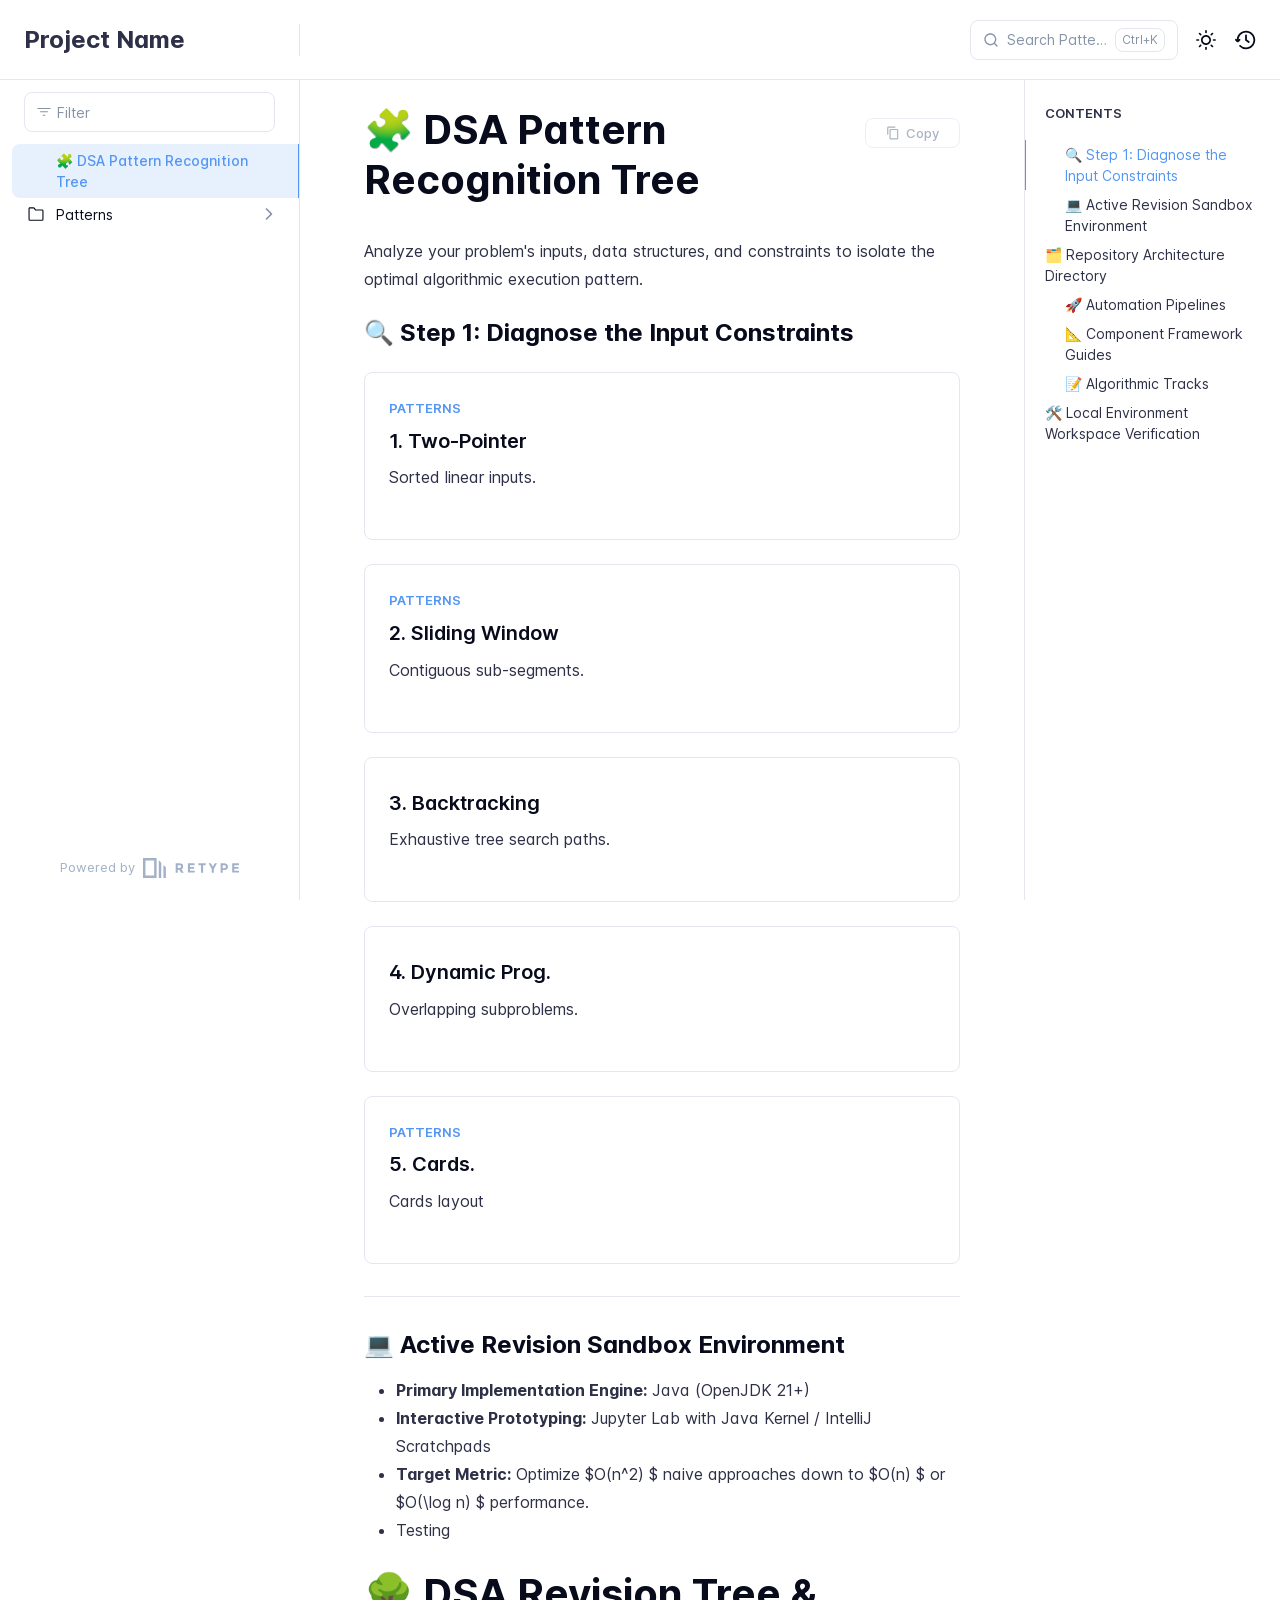
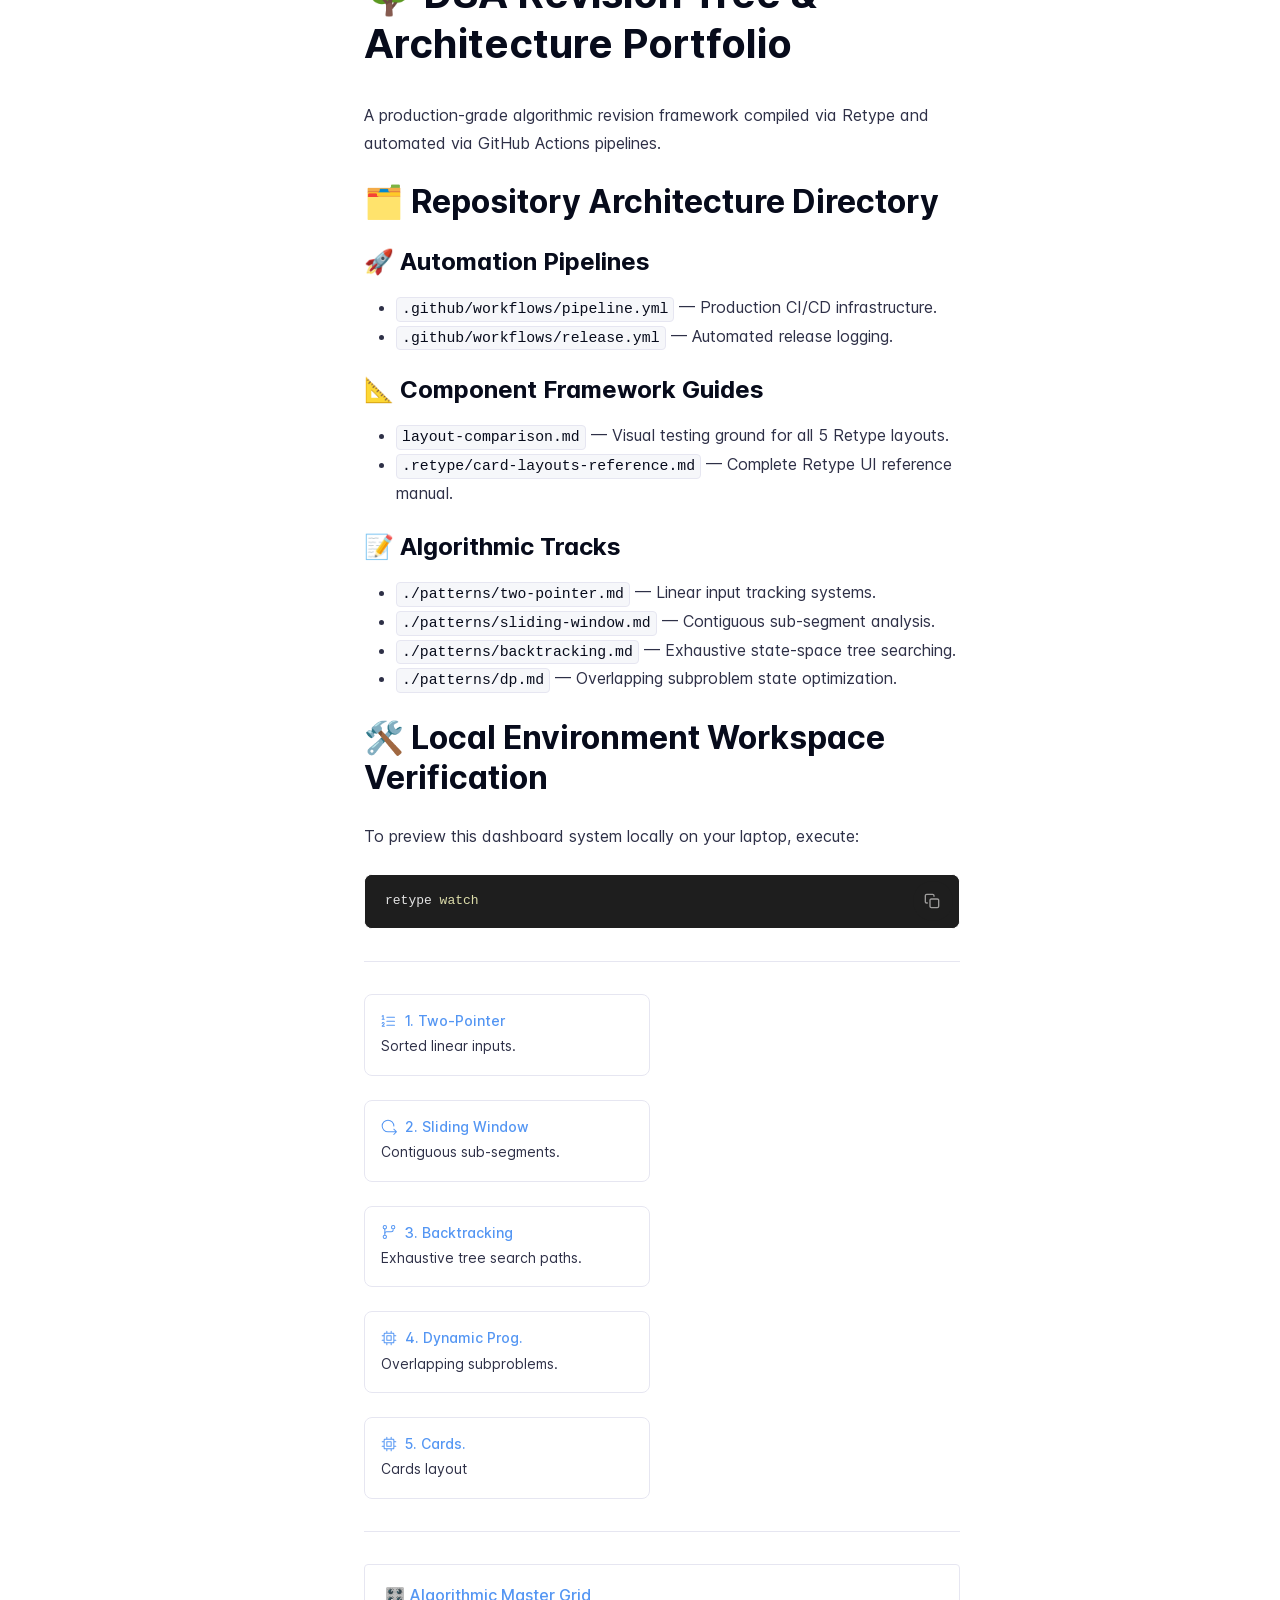
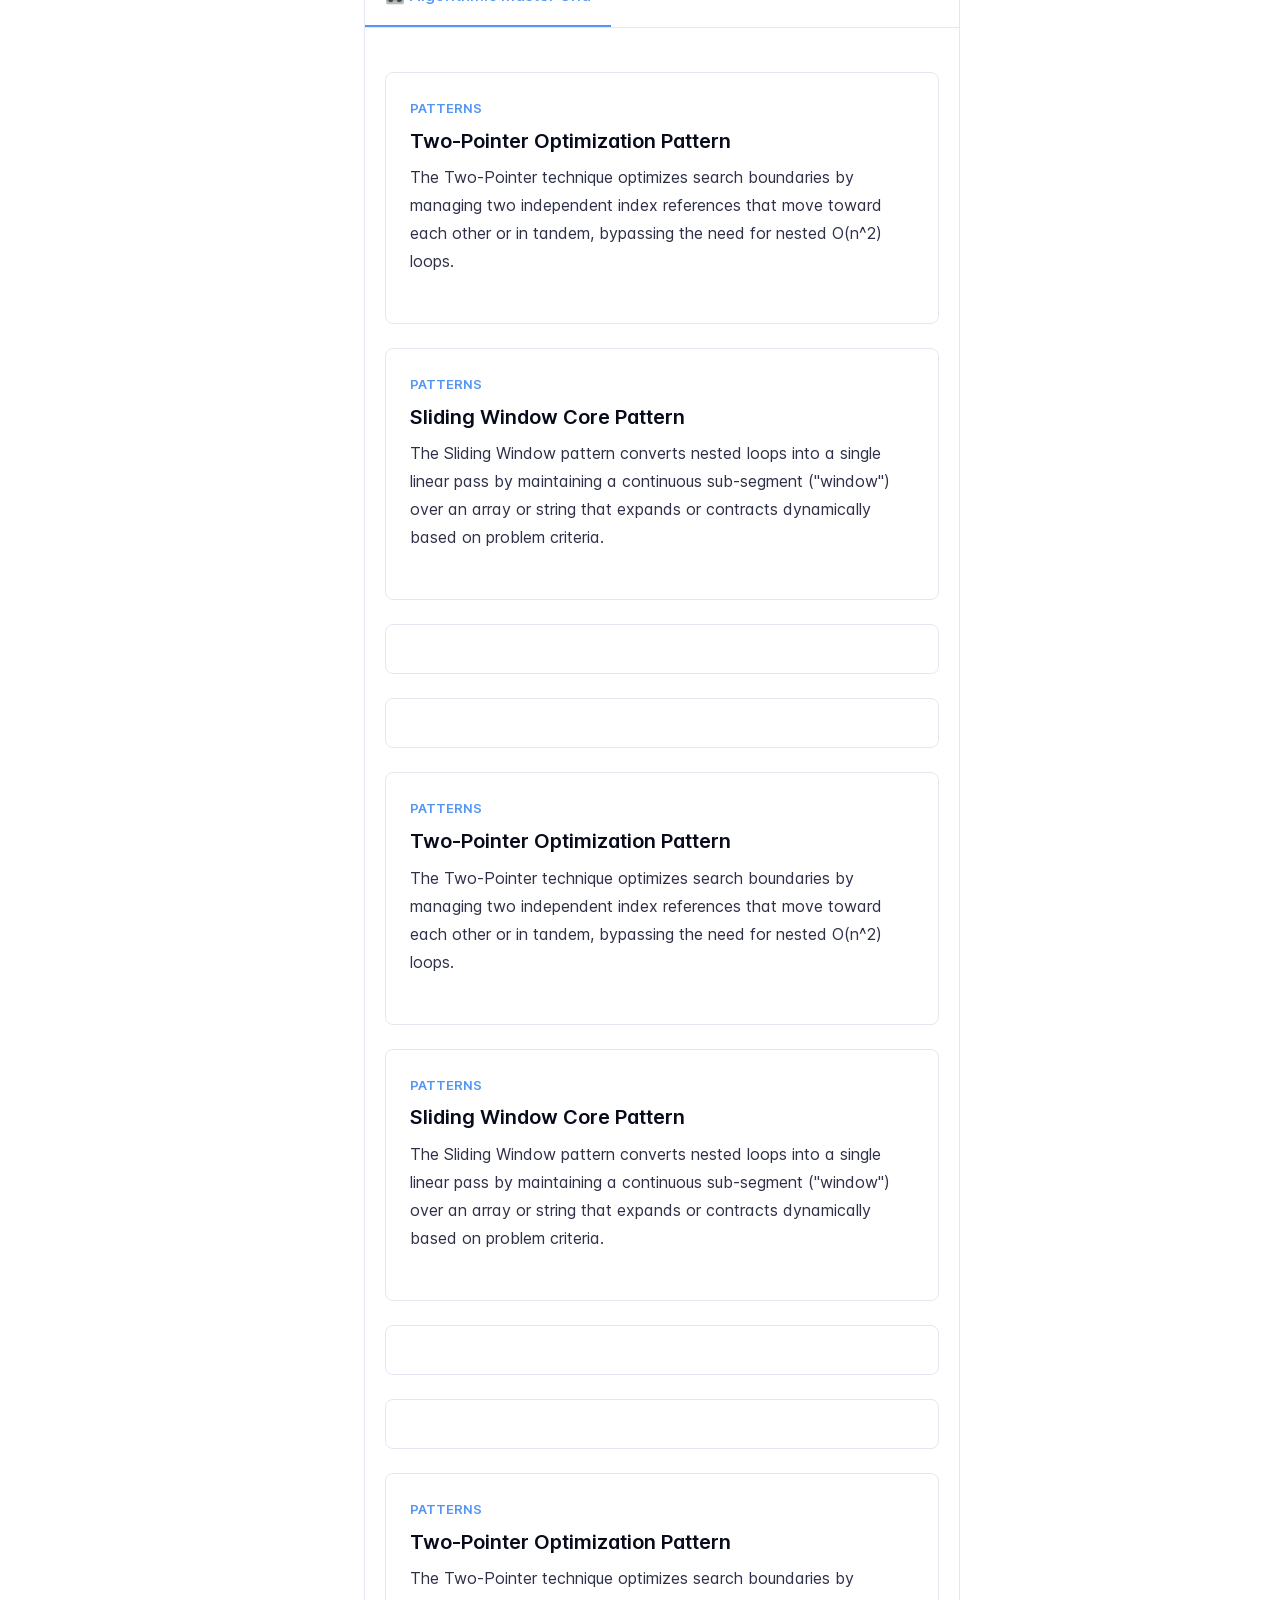
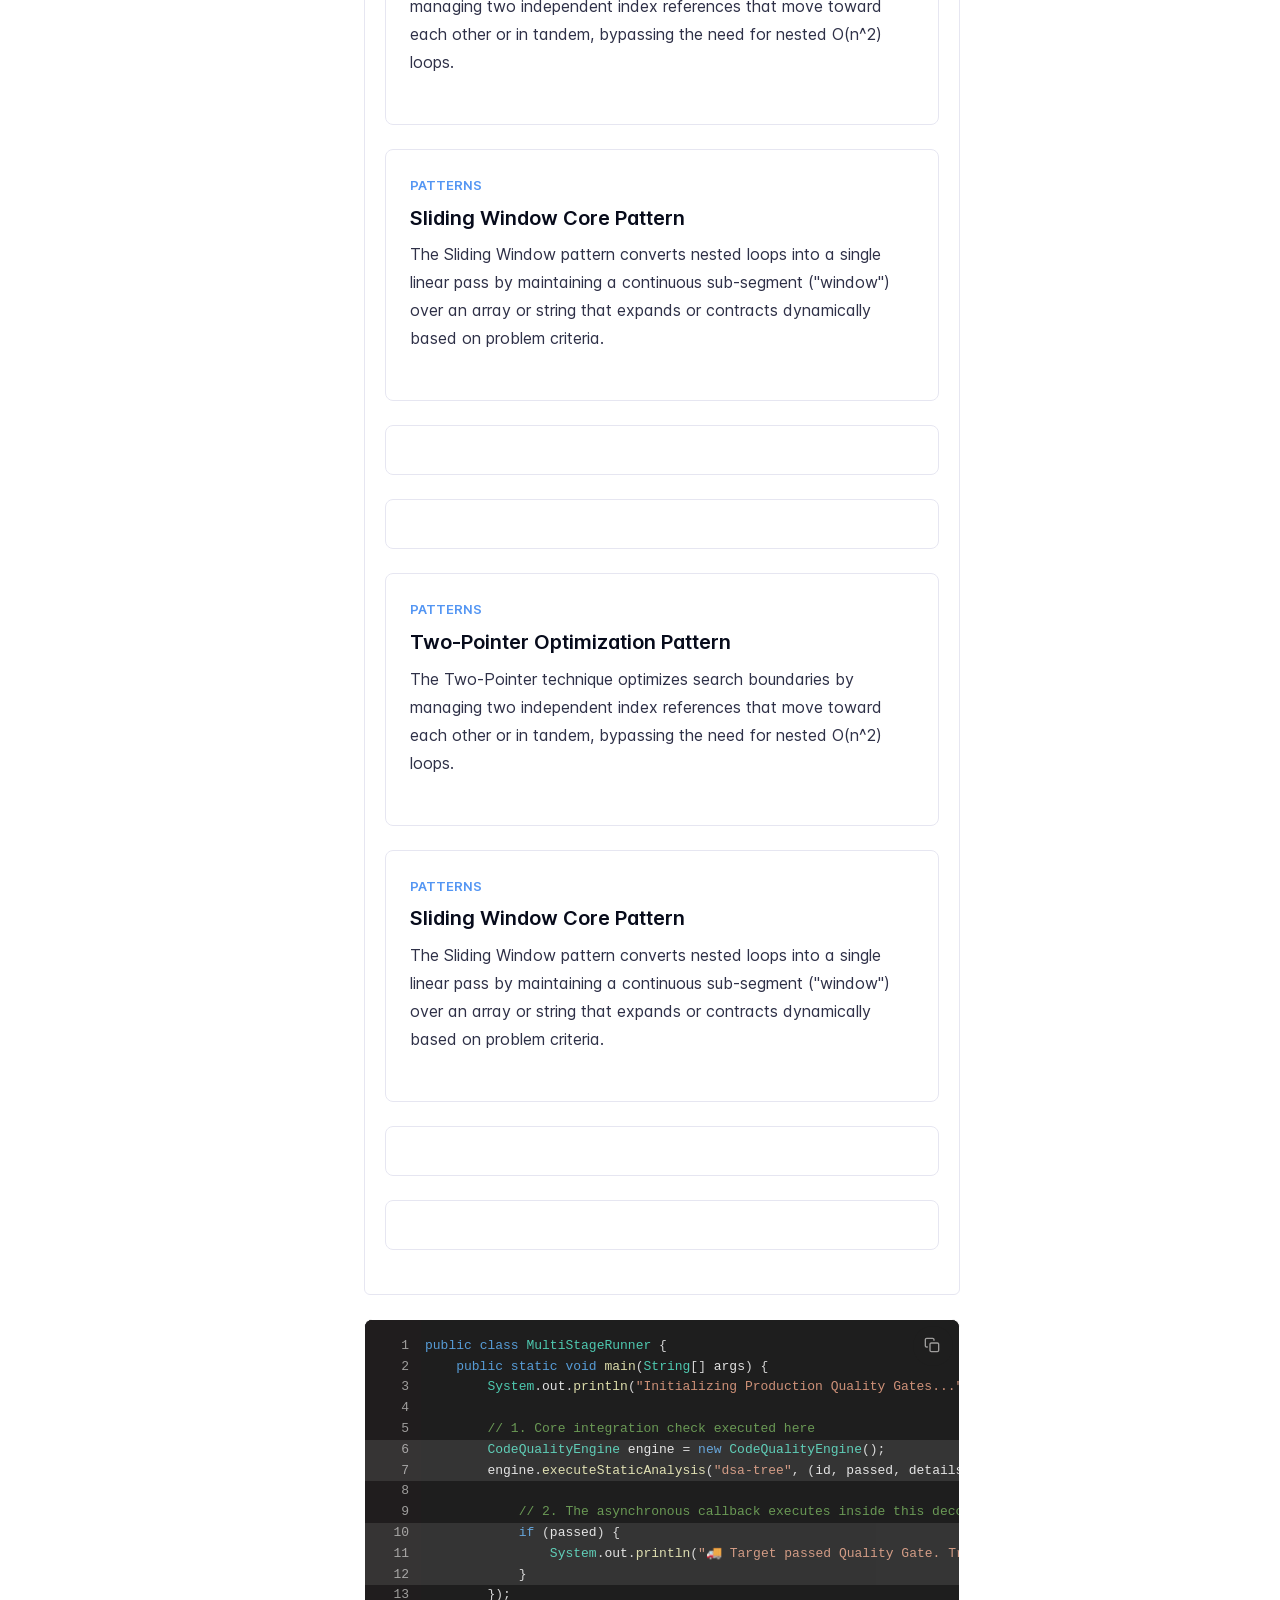
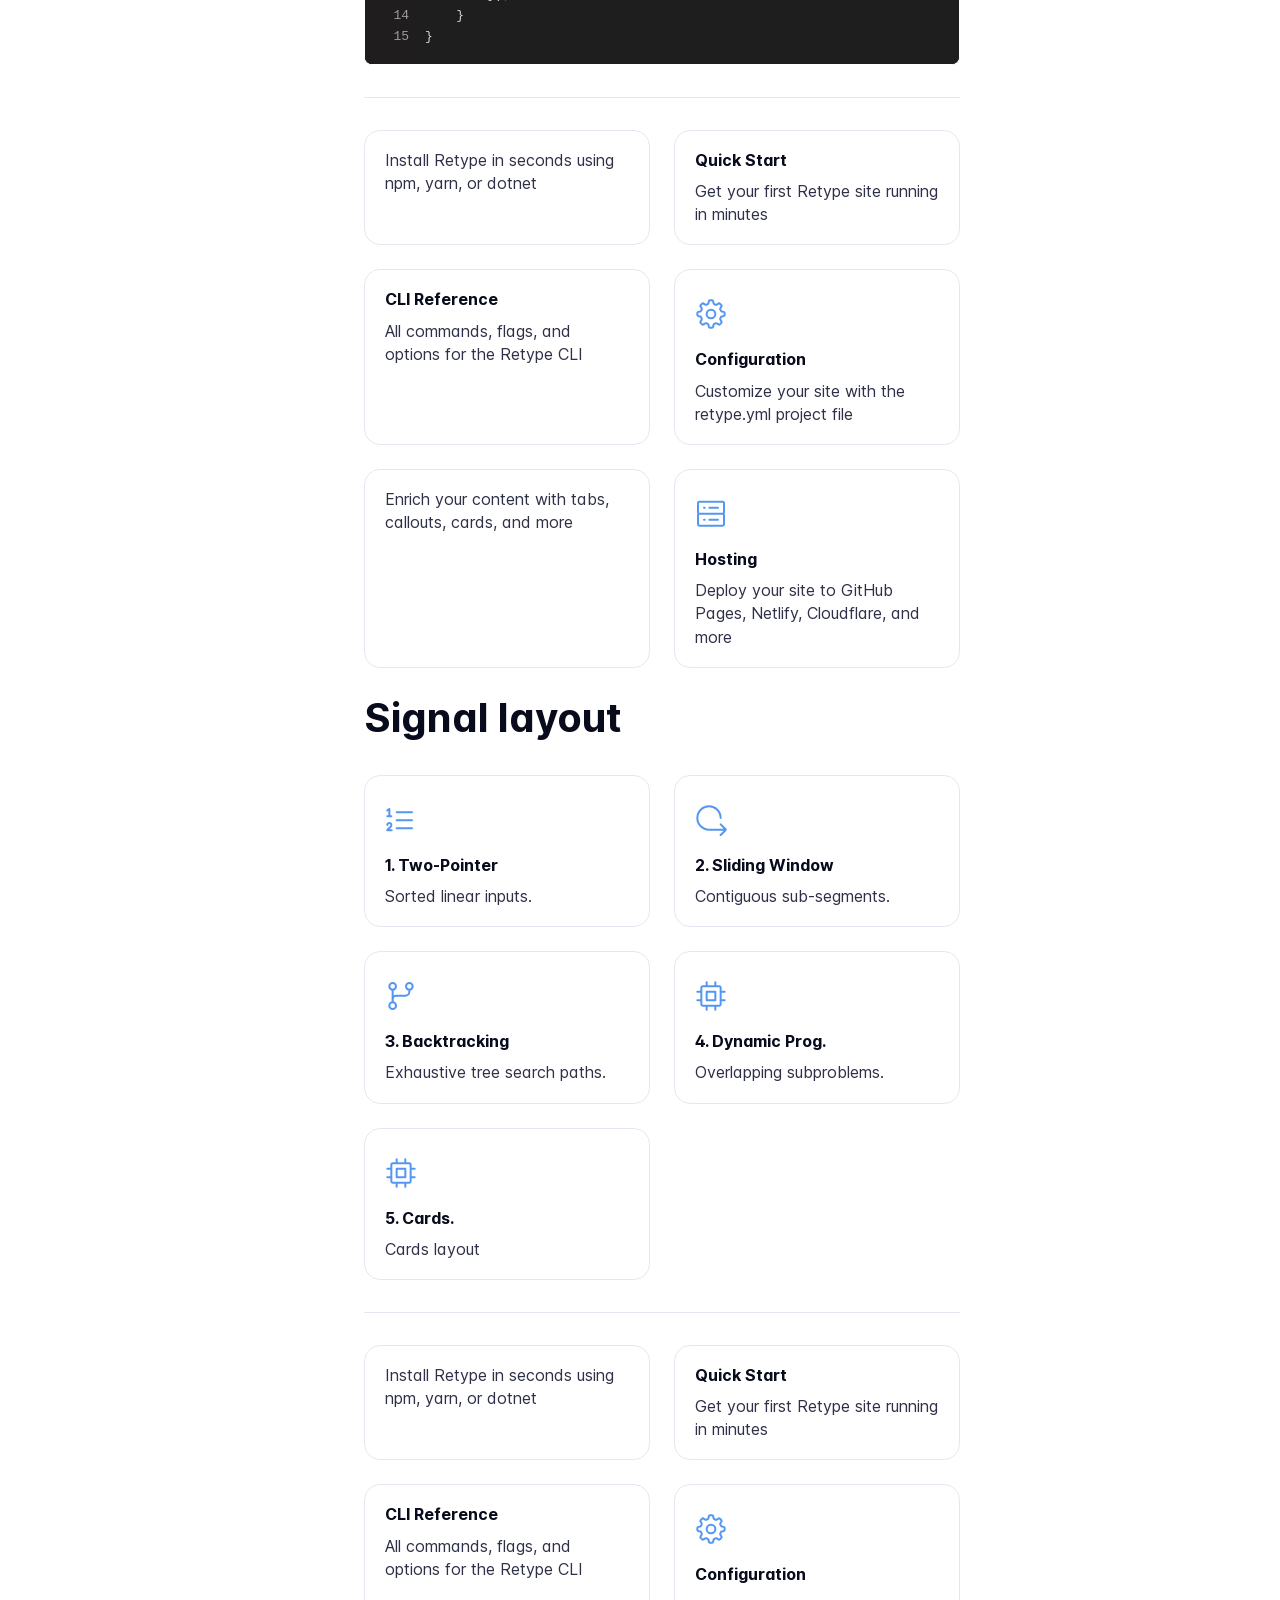
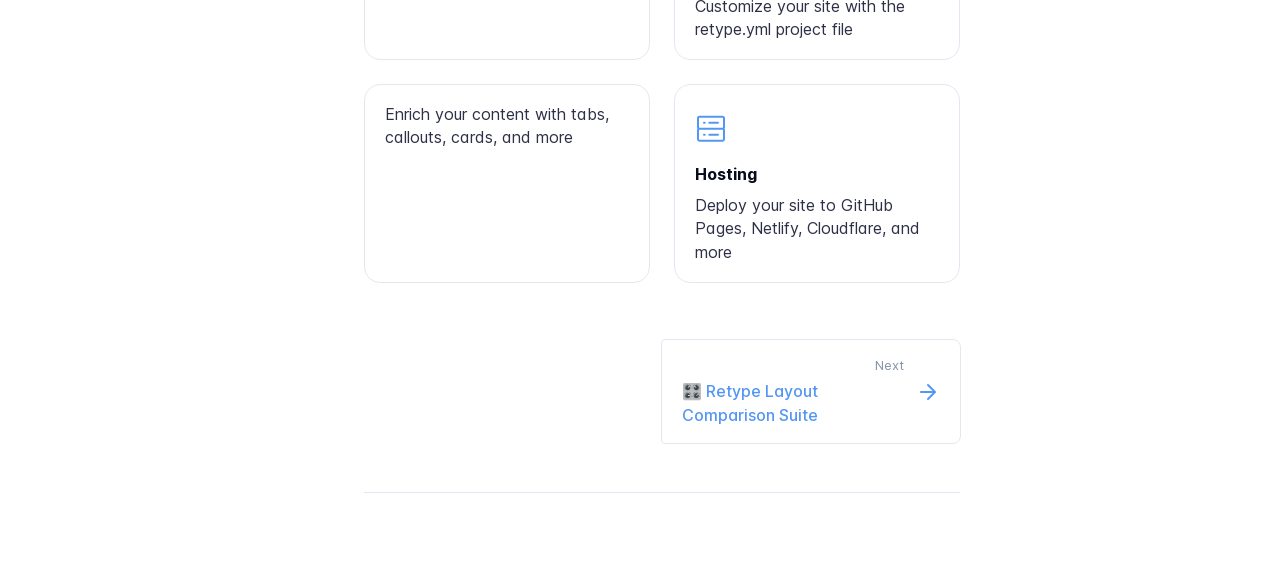
==== commit 1954482e: "Refreshes Retype-generated documentation. Process triggered by algopractice." ====
--- a/index.html
+++ b/index.html
@@ -4,7 +4,7 @@
     <meta charset="UTF-8">
     <meta name="viewport" content="width=device-width,initial-scale=1">
     <meta name="color-scheme" content="light dark">
-    <meta name="turbo-cache-control" content="no-cache" data-turbo-track="reload" data-track-token="4.6.0.836620176723">
+    <meta name="turbo-cache-control" content="no-cache" data-turbo-track="reload" data-track-token="4.6.0.836620506562">
 
     <!-- See retype.com -->
     <meta name="generator" content="Retype 4.6.0">
@@ -37,12 +37,12 @@
 
     <script data-cfasync="false">(function(){var cl=document.documentElement.classList,ls=localStorage.getItem("retype_scheme"),hd=cl.contains("dark"),hl=cl.contains("light"),wm=window.matchMedia&&window.matchMedia("(prefers-color-scheme: dark)").matches;if(ls==="dark"||(!ls&&wm&&!hd&&!hl)){cl.remove("light");cl.add("dark")}else if(ls==="light"||(!ls&&!wm&&!hd&&!hl)){cl.remove("dark");cl.add("light")}})();</script>
 
-    <link href="resources/css/retype.css?v=4.6.0.836620176723" rel="stylesheet">
-
-    <script data-cfasync="false" src="resources/js/config.js?v=4.6.0.836620176723" data-turbo-eval="false" defer></script>
+    <link href="resources/css/retype.css?v=4.6.0.836620506562" rel="stylesheet">
+
+    <script data-cfasync="false" src="resources/js/config.js?v=4.6.0.836620506562" data-turbo-eval="false" defer></script>
     <script data-cfasync="false" src="resources/js/retype.js?v=4.6.0" data-turbo-eval="false" defer></script>
-    <script id="lunr-js" data-cfasync="false" src="resources/js/lunr.js?v=4.6.0.836620176723" data-turbo-eval="false" defer></script>
-    <script id="prism-js" data-cfasync="false" src="resources/js/prism.js?v=4.6.0.836620176723" defer></script>
+    <script id="lunr-js" data-cfasync="false" src="resources/js/lunr.js?v=4.6.0.836620506562" data-turbo-eval="false" defer></script>
+    <script id="prism-js" data-cfasync="false" src="resources/js/prism.js?v=4.6.0.836620506562" defer></script>
 </head>
 <body>
     <div id="retype-app" class="relative text-base antialiased text-base-text bg-base-bg font-body">
@@ -435,9 +435,8 @@
 </p>
 </doc-tab>
 </doc-tabs>
-<div id="-local-environment-workspace-verification-6-7-10-12" class="codeblock-wrapper"><doc-codeblock>
-<div class="codeblock-title">[6-7, 10-12]</div>
-<pre translate="no" class="language-java"><code v-pre class="language-java">public class MultiStageRunner {
+<div id="-local-environment-workspace-verification-code-2" class="codeblock-wrapper"><doc-codeblock line-numbers>
+<pre translate="no" class="language-java" data-line="6-7,10-12"><code v-pre class="language-java">public class MultiStageRunner {
     public static void main(String[] args) {
         System.out.println(&quot;Initializing Production Quality Gates...&quot;);
         
